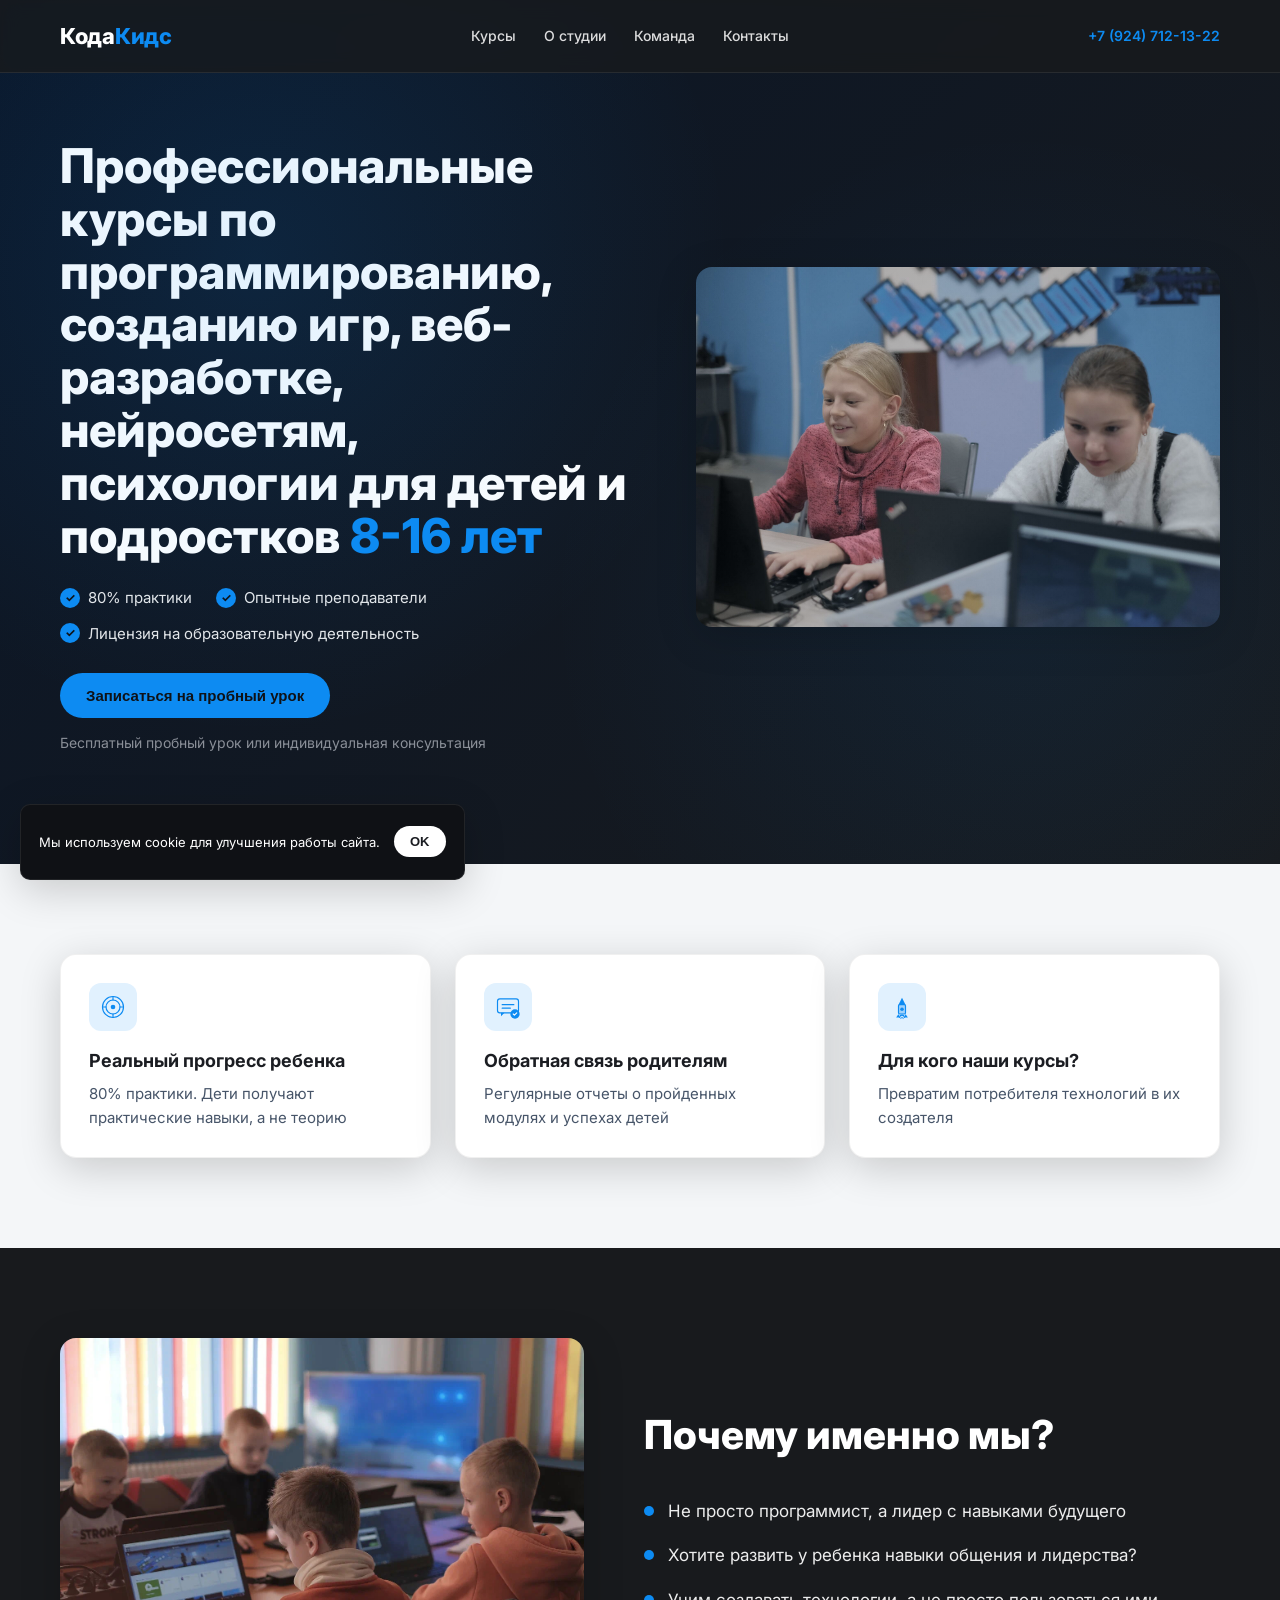
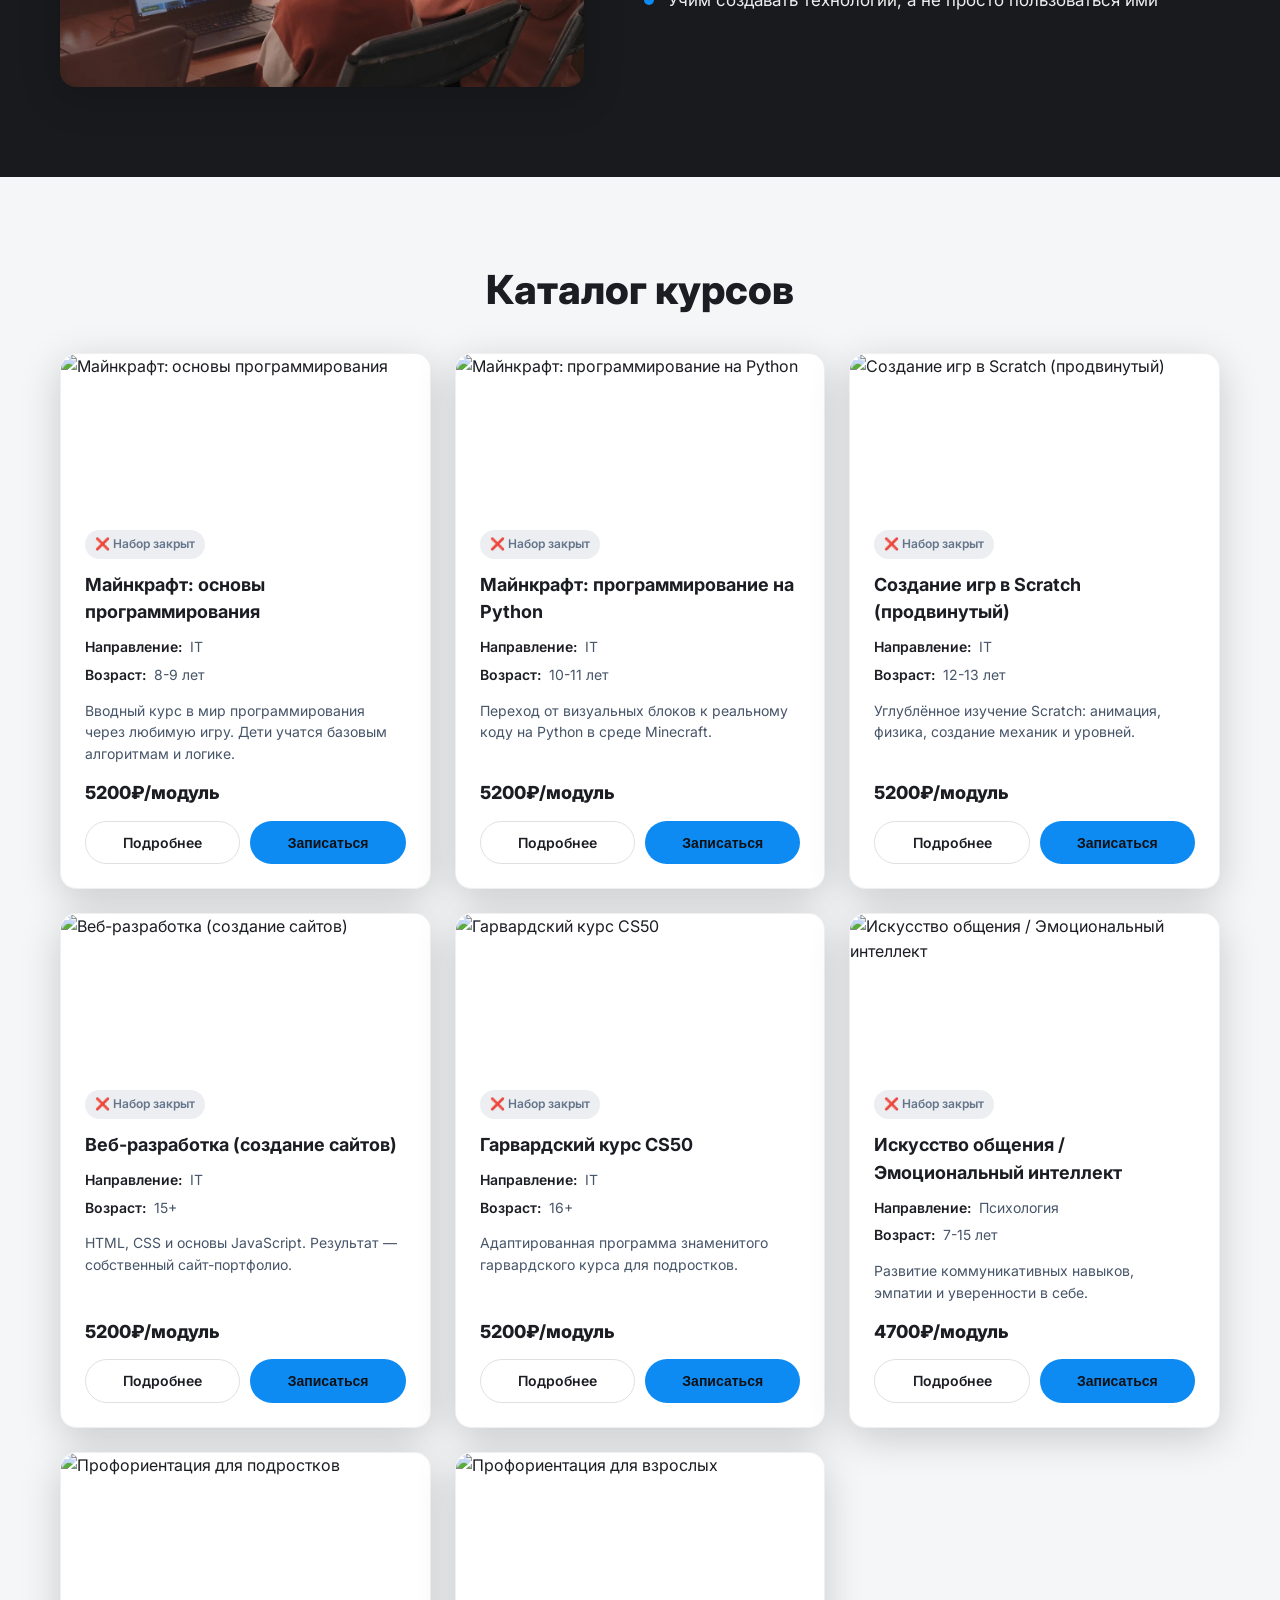
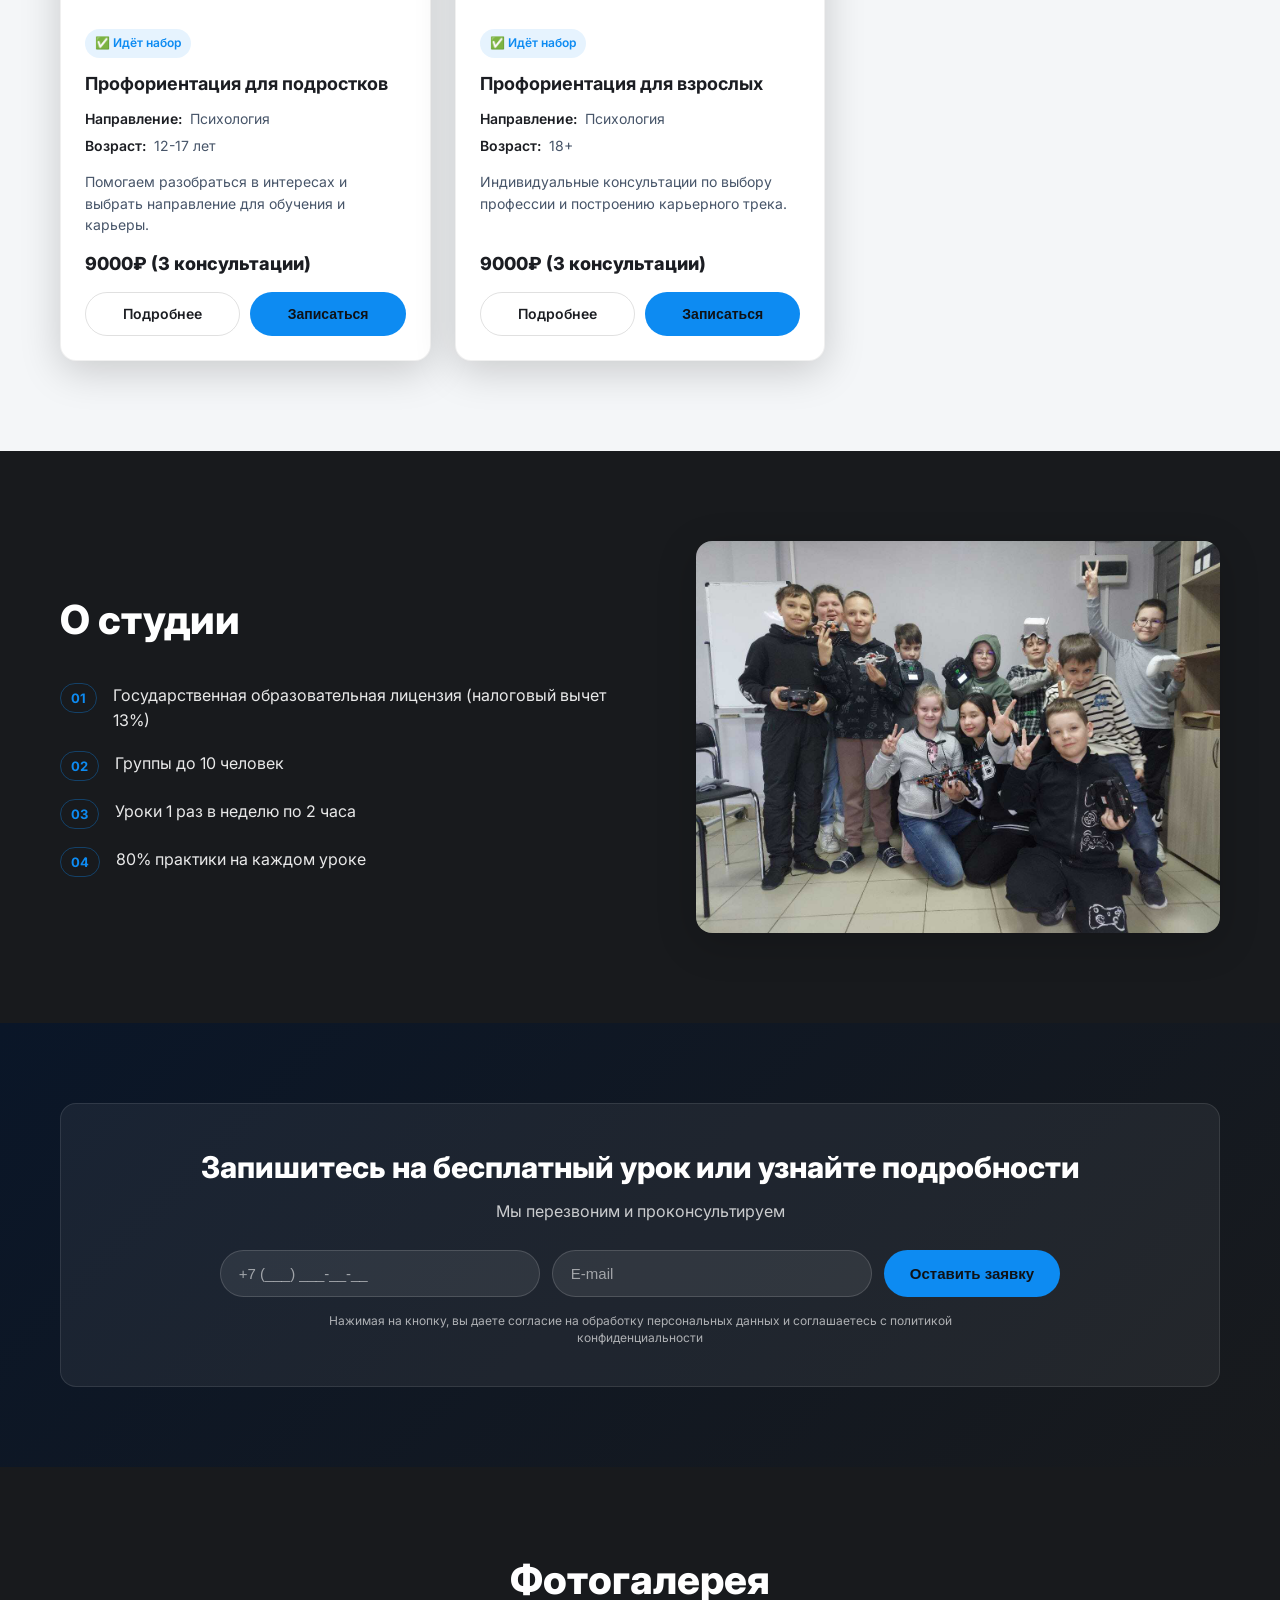
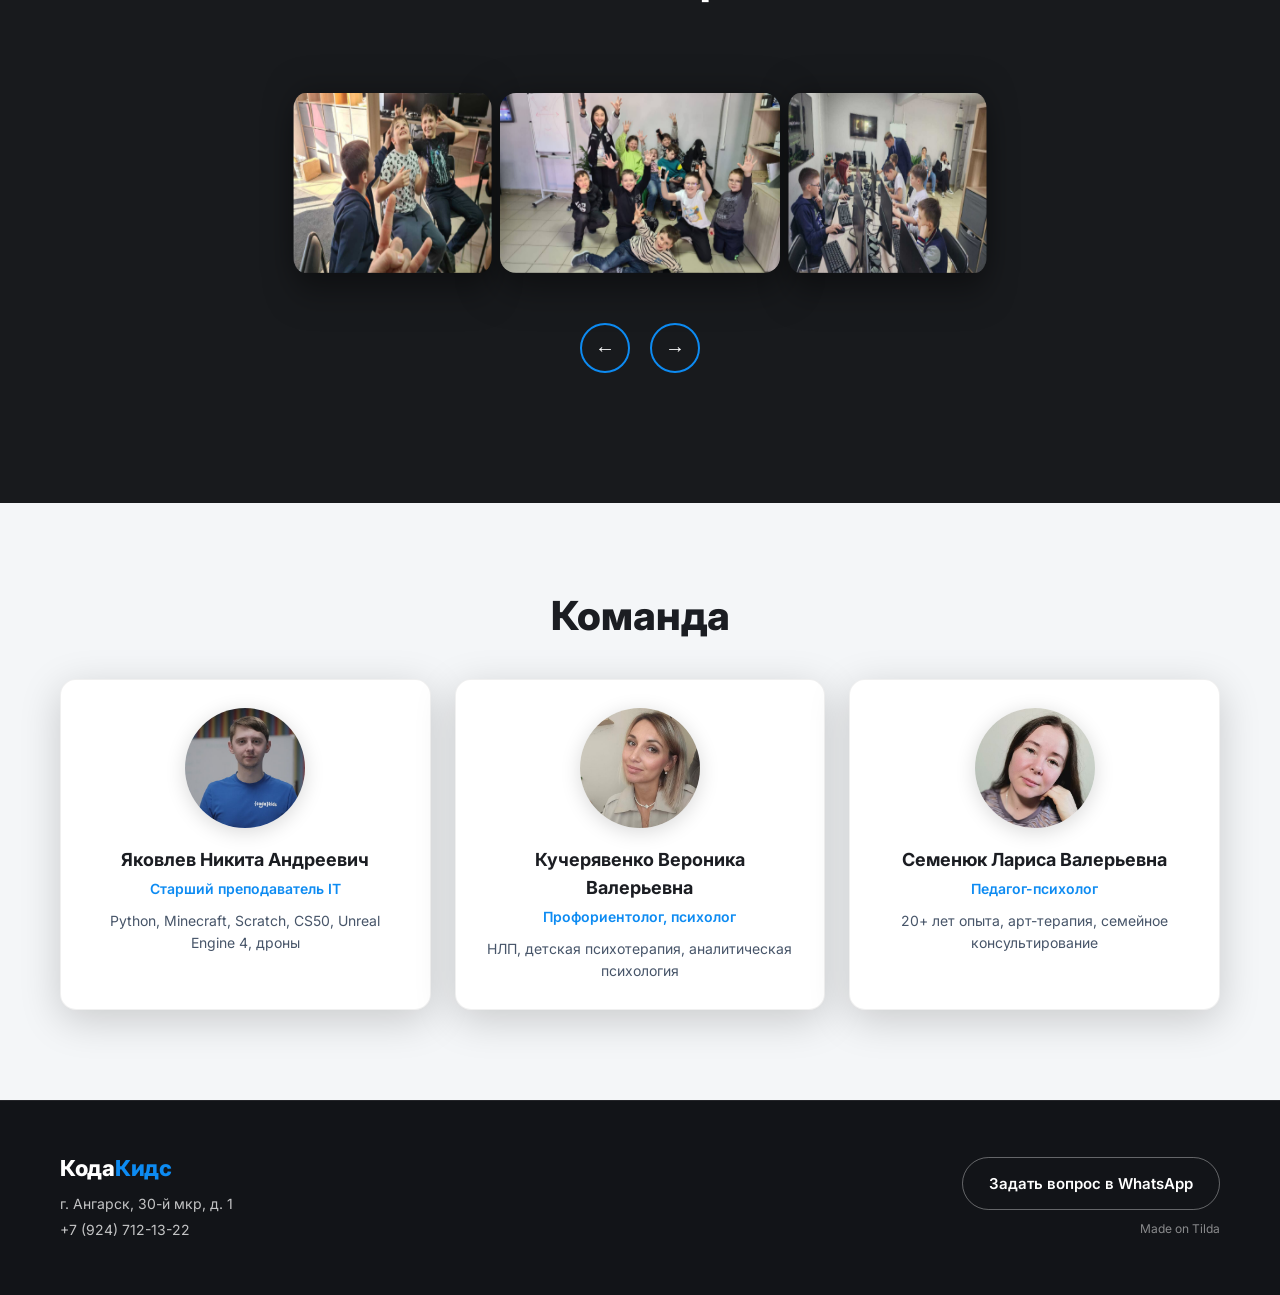
==== index.html @ db80b142 "Добавлен lightbox для просмотра фото галереи в полный размер" ====
<!DOCTYPE html>
<html lang="ru">
<head>
  <meta charset="UTF-8">
  <meta name="viewport" content="width=device-width, initial-scale=1.0">
  <title>КодаКидс — Курсы программирования для детей и подростков</title>
  <link rel="preconnect" href="https://fonts.googleapis.com">
  <link rel="preconnect" href="https://fonts.gstatic.com" crossorigin>
  <link href="https://fonts.googleapis.com/css2?family=Inter:wght@300;400;500;600;700;800&display=swap" rel="stylesheet">
  <link rel="stylesheet" href="style.css">
</head>
<body>
  <header class="site-header" id="header">
    <div class="container header-inner">
      <a href="#" class="logo">Кода<span>Кидс</span></a>
      <nav class="main-nav" id="mainNav">
        <a href="#courses">Курсы</a>
        <a href="#about">О студии</a>
        <a href="#team">Команда</a>
        <a href="#contacts">Контакты</a>
      </nav>
      <a href="tel:+79247121322" class="header-phone">+7 (924) 712-13-22</a>
      <button class="burger" id="burger" aria-label="Открыть меню">
        <span></span>
        <span></span>
        <span></span>
      </button>
    </div>
  </header>

  <section class="hero" id="hero">
    <div class="container hero-inner">
      <div class="hero-content">
        <h1>Профессиональные курсы по программированию, созданию игр, веб-разработке, нейросетям, психологии для детей и подростков <span class="accent">8-16 лет</span></h1>
        <ul class="hero-features">
          <li><span class="check">✓</span> 80% практики</li>
          <li><span class="check">✓</span> Опытные преподаватели</li>
          <li><span class="check">✓</span> Лицензия на образовательную деятельность</li>
        </ul>
        <div class="hero-actions">
          <button class="btn btn-primary" data-scroll="#leadForm">Записаться на пробный урок</button>
          <p class="hero-note">Бесплатный пробный урок или индивидуальная консультация</p>
        </div>
      </div>
      <div class="hero-visual">
        <img src="Foto/Общие фото/Двое детей.jfif" alt="Дети на занятии" class="hero-image">
      </div>
    </div>
    <div class="hero-dots" aria-hidden="true"></div>
  </section>

  <section class="section section-light advantages" id="advantages">
    <div class="container">
      <div class="advantages-grid">
        <article class="advantage-card">
          <div class="adv-icon">
            <svg viewBox="0 0 48 48" fill="none" xmlns="http://www.w3.org/2000/svg">
              <circle cx="24" cy="24" r="18" stroke="#0d8bf2" stroke-width="2" class="icon-circle"/>
              <circle cx="24" cy="24" r="12" stroke="#0d8bf2" stroke-width="2" class="icon-circle-inner"/>
              <circle cx="24" cy="24" r="4" fill="#0d8bf2" class="icon-center"/>
              <path d="M24 6V12M24 36V42M6 24H12M36 24H42" stroke="#0d8bf2" stroke-width="2" stroke-linecap="round" class="icon-cross"/>
            </svg>
          </div>
          <h3>Реальный прогресс ребенка</h3>
          <p>80% практики. Дети получают практические навыки, а не теорию</p>
        </article>
        <article class="advantage-card">
          <div class="adv-icon">
            <svg viewBox="0 0 48 48" fill="none" xmlns="http://www.w3.org/2000/svg">
              <rect x="6" y="10" width="36" height="24" rx="4" stroke="#0d8bf2" stroke-width="2" class="icon-chat"/>
              <path d="M18 34L12 40V34H18Z" fill="#0d8bf2" class="icon-tail"/>
              <line x1="14" y1="20" x2="34" y2="20" stroke="#0d8bf2" stroke-width="2" stroke-linecap="round" class="icon-line"/>
              <line x1="14" y1="26" x2="28" y2="26" stroke="#0d8bf2" stroke-width="2" stroke-linecap="round" class="icon-line"/>
              <circle cx="36" cy="36" r="8" fill="#0d8bf2" class="icon-badge"/>
              <path d="M33 36L35 38L39 34" stroke="white" stroke-width="2" stroke-linecap="round" stroke-linejoin="round" class="icon-check"/>
            </svg>
          </div>
          <h3>Обратная связь родителям</h3>
          <p>Регулярные отчеты о пройденных модулях и успехах детей</p>
        </article>
        <article class="advantage-card">
          <div class="adv-icon">
            <svg viewBox="0 0 48 48" fill="none" xmlns="http://www.w3.org/2000/svg">
              <path d="M24 8L30 20H18L24 8Z" fill="#0d8bf2" class="icon-rocket-top"/>
              <rect x="18" y="20" width="12" height="16" rx="2" fill="#0d8bf2" fill-opacity="0.3" stroke="#0d8bf2" stroke-width="2" class="icon-rocket-body"/>
              <path d="M18 36L14 42H20L18 36Z" fill="#0d8bf2" class="icon-fin-left"/>
              <path d="M30 36L34 42H28L30 36Z" fill="#0d8bf2" class="icon-fin-right"/>
              <circle cx="24" cy="28" r="3" fill="#0d8bf2" class="icon-window"/>
              <path d="M20 42C20 40 22 38 24 38C26 38 28 40 28 42" stroke="#0d8bf2" stroke-width="2" stroke-linecap="round" class="icon-flame"/>
              <path d="M22 44C22 42.5 23 41.5 24 41.5C25 41.5 26 42.5 26 44" stroke="#0d8bf2" stroke-width="1.5" stroke-linecap="round" class="icon-flame-inner"/>
            </svg>
          </div>
          <h3>Для кого наши курсы?</h3>
          <p>Превратим потребителя технологий в их создателя</p>
        </article>
      </div>
    </div>
  </section>

  <section class="section section-dark values" id="values">
    <div class="container values-inner">
      <div class="values-visual">
        <img src="Foto/Общие фото/4.jpeg" alt="Занятия в студии" class="values-image">
      </div>
      <div class="values-text">
        <h2 class="section-title">Почему именно мы?</h2>
        <ul class="values-list">
          <li><span class="bullet"></span> Не просто программист, а лидер с навыками будущего</li>
          <li><span class="bullet"></span> Хотите развить у ребенка навыки общения и лидерства?</li>
          <li><span class="bullet"></span> Учим создавать технологии, а не просто пользоваться ими</li>
        </ul>
      </div>
    </div>
  </section>

  <section class="section section-light courses" id="courses">
    <div class="container">
      <h2 class="section-title center">Каталог курсов</h2>
      <div class="courses-grid" id="coursesGrid">
        <!-- Карточки генерируются из JS, но для семантики оставим шаблон здесь или сразу вставим -->
      </div>
    </div>
  </section>

  <section class="section section-dark about" id="about">
    <div class="container about-inner">
      <div class="about-text">
        <h2 class="section-title">О студии</h2>
        <ul class="about-list">
          <li>
            <span class="number">01</span>
            <p>Государственная образовательная лицензия (налоговый вычет 13%)</p>
          </li>
          <li>
            <span class="number">02</span>
            <p>Группы до 10 человек</p>
          </li>
          <li>
            <span class="number">03</span>
            <p>Уроки 1 раз в неделю по 2 часа</p>
          </li>
          <li>
            <span class="number">04</span>
            <p>80% практики на каждом уроке</p>
          </li>
        </ul>
      </div>
      <div class="about-visual">
        <img src="Foto/Общие фото/IMG_4637.jfif" alt="О студии КодаКидс" class="about-image">
      </div>
    </div>
  </section>

  <section class="section section-dark lead" id="leadForm">
    <div class="container">
      <div class="lead-card">
        <h2 class="lead-title">Запишитесь на бесплатный урок или узнайте подробности</h2>
        <p class="lead-subtitle">Мы перезвоним и проконсультируем</p>
        <form class="lead-form" id="captureForm" novalidate>
          <div class="form-row">
            <input type="tel" name="phone" id="phoneInput" placeholder="+7 (___) ___-__-__" required>
            <input type="email" name="email" placeholder="E-mail" required>
            <button type="submit" class="btn btn-primary">Оставить заявку</button>
          </div>
          <small class="form-agree">
            Нажимая на кнопку, вы даете согласие на обработку персональных данных и соглашаетесь с политикой конфиденциальности
          </small>
        </form>
      </div>
    </div>
  </section>

  <section class="section section-dark gallery" id="gallery">
    <div class="container">
      <h2 class="section-title center">Фотогалерея</h2>
      <div class="wheel-gallery">
        <div class="wheel" id="photoWheel">
          <div class="wheel-item" style="--i:0"><img src="Foto/Общие фото/1.jpg" alt="Занятие 1"></div>
          <div class="wheel-item" style="--i:1"><img src="Foto/Общие фото/2.jfif" alt="Занятие 2"></div>
          <div class="wheel-item" style="--i:2"><img src="Foto/Общие фото/3.jpeg" alt="Занятие 3"></div>
          <div class="wheel-item" style="--i:3"><img src="Foto/Общие фото/5.jfif" alt="Занятие 4"></div>
          <div class="wheel-item" style="--i:4"><img src="Foto/Общие фото/6.jpg" alt="Занятие 5"></div>
          <div class="wheel-item" style="--i:5"><img src="Foto/Общие фото/IMG_4591.jfif" alt="Занятие 6"></div>
          <div class="wheel-item" style="--i:6"><img src="Foto/Общие фото/IMG_4615.jfif" alt="Занятие 7"></div>
          <div class="wheel-item" style="--i:7"><img src="Foto/Общие фото/IMG_4617.jfif" alt="Занятие 8"></div>
        </div>
        <div class="wheel-nav">
          <button class="wheel-btn" id="wheelPrev">←</button>
          <button class="wheel-btn" id="wheelNext">→</button>
        </div>
      </div>
    </div>
  </section>

  <section class="section section-light team" id="team">
    <div class="container">
      <h2 class="section-title center">Команда</h2>
      <div class="team-grid">
        <article class="team-card">
          <div class="team-avatar">
            <img src="Foto/Преподователи/Никита.jfif" alt="Яковлев Никита">
          </div>
          <h3>Яковлев Никита Андреевич</h3>
          <p class="team-role">Старший преподаватель IT</p>
          <p class="team-desc">Python, Minecraft, Scratch, CS50, Unreal Engine 4, дроны</p>
        </article>
        <article class="team-card">
          <div class="team-avatar">
            <img src="Foto/Преподователи/Вероника.jpg" alt="Кучерявенко Вероника">
          </div>
          <h3>Кучерявенко Вероника Валерьевна</h3>
          <p class="team-role">Профориентолог, психолог</p>
          <p class="team-desc">НЛП, детская психотерапия, аналитическая психология</p>
        </article>
        <article class="team-card">
          <div class="team-avatar">
            <img src="Foto/Преподователи/Лариса.jpg" alt="Семенюк Лариса">
          </div>
          <h3>Семенюк Лариса Валерьевна</h3>
          <p class="team-role">Педагог-психолог</p>
          <p class="team-desc">20+ лет опыта, арт-терапия, семейное консультирование</p>
        </article>
      </div>
    </div>
  </section>

  <footer class="site-footer" id="contacts">
    <div class="container footer-inner">
      <div class="footer-info">
        <a href="#" class="logo">Кода<span>Кидс</span></a>
        <address>
          <p>г. Ангарск, 30-й мкр, д. 1</p>
          <p><a href="tel:+79247121322">+7 (924) 712-13-22</a></p>
        </address>
      </div>
      <div class="footer-actions">
        <a class="btn btn-outline" href="https://wa.me/79247121322" target="_blank" rel="noopener">Задать вопрос в WhatsApp</a>
        <p class="made-on">Made on Tilda</p>
      </div>
    </div>
  </footer>

  <div class="cookie-banner" id="cookieBanner">
    <p>Мы используем cookie для улучшения работы сайта.</p>
    <button class="btn btn-small" id="cookieOk">OK</button>
  </div>

  <div class="lightbox" id="lightbox">
    <button class="lightbox-close" id="lightboxClose">&times;</button>
    <button class="lightbox-nav lightbox-prev" id="lightboxPrev">&#8249;</button>
    <img src="" alt="" class="lightbox-img" id="lightboxImg">
    <button class="lightbox-nav lightbox-next" id="lightboxNext">&#8250;</button>
  </div>

  <script src="script.js"></script>
</body>
</html>
---- style.css ----
/* === Base === */
:root {
  --bg-dark: #181a1d;
  --bg-dark-2: #1b1d22;
  --bg-light: #f4f6f8;
  --accent: #0d8bf2;
  --accent-hover: #0a6fd1;
  --text-light: #ffffff;
  --text-dark: #1b1d22;
  --text-muted: #8a8f98;
  --border: rgba(255, 255, 255, 0.08);
  --shadow: 0 10px 40px rgba(0, 0, 0, 0.18);
  --radius: 16px;
  --radius-sm: 10px;
}

* {
  box-sizing: border-box;
}

html {
  scroll-behavior: smooth;
}

body {
  margin: 0;
  font-family: "Inter", system-ui, -apple-system, Segoe UI, Roboto, Arial, sans-serif;
  color: var(--text-dark);
  background: var(--bg-light);
  line-height: 1.55;
}

a {
  color: inherit;
  text-decoration: none;
}

img {
  max-width: 100%;
  display: block;
}

.container {
  width: 100%;
  max-width: 1200px;
  margin: 0 auto;
  padding: 0 20px;
}

.section {
  padding: 90px 0;
}

.section-dark {
  background: var(--bg-dark);
  color: var(--text-light);
}

.section-light {
  background: var(--bg-light);
  color: var(--text-dark);
}

.section-accent {
  background: var(--accent);
  color: var(--text-dark);
}

.section-title {
  font-size: clamp(28px, 4vw, 40px);
  font-weight: 800;
  margin: 0 0 40px;
  line-height: 1.15;
}

.section-title.center {
  text-align: center;
}

/* === Placeholders === */
.placeholder {
  background: #e5e7eb;
  border: 2px dashed #cbd5e1;
  border-radius: var(--radius);
  display: grid;
  place-items: center;
  color: #64748b;
  font-weight: 500;
  overflow: hidden;
}

.section-dark .placeholder,
.hero .placeholder {
  background: rgba(255, 255, 255, 0.06);
  border-color: rgba(255, 255, 255, 0.14);
  color: rgba(255, 255, 255, 0.55);
}

.placeholder-lg {
  min-height: 360px;
}

.placeholder-md {
  min-height: 280px;
}

/* === Buttons === */
.btn {
  display: inline-flex;
  align-items: center;
  justify-content: center;
  gap: 8px;
  border: none;
  padding: 14px 26px;
  border-radius: 999px;
  font-weight: 600;
  font-size: 15px;
  cursor: pointer;
  transition: transform .15s ease, background .2s ease, box-shadow .2s ease;
}

.btn:hover {
  transform: translateY(-1px);
}

.btn-primary {
  background: var(--accent);
  color: #0f1115;
}

.btn-primary:hover {
  background: var(--accent-hover);
  box-shadow: 0 8px 24px rgba(13, 139, 242, 0.35);
}

.btn-dark {
  background: #0f1115;
  color: var(--text-light);
}

.btn-dark:hover {
  background: #000;
}

.btn-outline {
  background: transparent;
  color: var(--text-light);
  border: 1px solid rgba(255,255,255,0.35);
}

.btn-outline:hover {
  border-color: rgba(255,255,255,0.7);
  background: rgba(255,255,255,0.06);
}

.btn-small {
  padding: 8px 16px;
  font-size: 13px;
  background: var(--text-light);
  color: var(--text-dark);
}

/* === Header === */
.site-header {
  position: fixed;
  top: 0;
  left: 0;
  right: 0;
  z-index: 1000;
  background: rgba(24, 26, 29, 0.85);
  backdrop-filter: saturate(140%) blur(10px);
  border-bottom: 1px solid var(--border);
  color: var(--text-light);
}

.header-inner {
  display: flex;
  align-items: center;
  justify-content: space-between;
  height: 72px;
}

.logo {
  font-weight: 800;
  font-size: 22px;
  letter-spacing: -0.3px;
  color: var(--text-light);
}

.logo span {
  color: var(--accent);
}

.main-nav {
  display: flex;
  gap: 28px;
}

.main-nav a {
  font-size: 14px;
  font-weight: 500;
  color: rgba(255,255,255,0.85);
  transition: color .2s ease;
}

.main-nav a:hover {
  color: var(--accent);
}

.header-phone {
  font-size: 14px;
  font-weight: 600;
  color: var(--accent);
}

.burger {
  display: none;
  flex-direction: column;
  justify-content: center;
  gap: 5px;
  width: 40px;
  height: 40px;
  background: transparent;
  border: none;
  cursor: pointer;
}

.burger span {
  display: block;
  width: 24px;
  height: 2px;
  background: var(--text-light);
  border-radius: 2px;
  transition: .2s ease;
}

/* === Hero === */
.hero {
  position: relative;
  background: linear-gradient(135deg, #0a1628 0%, #181a1d 100%);
  color: var(--text-light);
  padding: 140px 0 110px;
  overflow: hidden;
}

.hero-inner {
  display: grid;
  grid-template-columns: 1.1fr 1fr;
  gap: 60px;
  align-items: center;
}

.hero-content h1 {
  font-size: clamp(28px, 4.2vw, 48px);
  font-weight: 800;
  line-height: 1.1;
  margin: 0 0 24px;
}

.hero-content .accent {
  color: var(--accent);
}

.hero-features {
  list-style: none;
  padding: 0;
  margin: 0 0 28px;
  display: flex;
  flex-wrap: wrap;
  gap: 12px 24px;
}

.hero-features li {
  display: inline-flex;
  align-items: center;
  gap: 8px;
  font-size: 15px;
  color: rgba(255,255,255,0.9);
}

.check {
  display: inline-flex;
  align-items: center;
  justify-content: center;
  width: 20px;
  height: 20px;
  border-radius: 50%;
  background: var(--accent);
  color: #0f1115;
  font-size: 12px;
  font-weight: 700;
}

.hero-actions {
  display: flex;
  flex-direction: column;
  align-items: flex-start;
  gap: 14px;
}

.hero-note {
  margin: 0;
  font-size: 14px;
  color: var(--text-muted);
}

.hero-visual {
  position: relative;
}

.hero-image {
  width: 100%;
  height: auto;
  min-height: 360px;
  object-fit: cover;
  border-radius: var(--radius);
  box-shadow: var(--shadow);
}

.values-image {
  width: 100%;
  height: auto;
  min-height: 280px;
  object-fit: cover;
  border-radius: var(--radius);
  box-shadow: var(--shadow);
}

.about-image {
  width: 100%;
  height: auto;
  min-height: 280px;
  object-fit: cover;
  border-radius: var(--radius);
  box-shadow: var(--shadow);
}

.hero-dots {
  position: absolute;
  inset: 0;
  pointer-events: none;
  background:
    radial-gradient(circle at 20% 30%, rgba(13,139,242,0.12) 0%, transparent 40%),
    radial-gradient(circle at 80% 70%, rgba(13,139,242,0.08) 0%, transparent 40%);
}

/* === Advantages === */
.advantages-grid {
  display: grid;
  grid-template-columns: repeat(3, 1fr);
  gap: 24px;
}

.advantage-card {
  background: #ffffff;
  border: 1px solid rgba(0,0,0,0.06);
  border-radius: var(--radius);
  padding: 28px;
  box-shadow: var(--shadow);
  transition: transform .2s ease, box-shadow .2s ease;
}

.advantage-card:hover {
  transform: translateY(-4px);
  box-shadow: 0 18px 50px rgba(0,0,0,0.12);
}

.adv-icon {
  width: 48px;
  height: 48px;
  display: grid;
  place-items: center;
  border-radius: 12px;
  background: rgba(13,139,242,0.12);
  font-size: 22px;
  margin-bottom: 16px;
}

.adv-icon svg {
  width: 28px;
  height: 28px;
}

/* Animations for advantage icons */
.advantage-card:hover .icon-circle {
  animation: pulse-ring 1.5s ease-out infinite;
}

.advantage-card:hover .icon-center {
  animation: pulse-center 1s ease-in-out infinite alternate;
}

.advantage-card:hover .icon-chat {
  animation: bounce-chat 0.6s ease infinite alternate;
}

.advantage-card:hover .icon-badge {
  animation: scale-badge 0.5s ease infinite alternate;
}

.advantage-card:hover .icon-rocket-top {
  animation: shake-rocket 0.3s ease infinite;
}

.advantage-card:hover .icon-flame,
.advantage-card:hover .icon-flame-inner {
  animation: flicker 0.2s ease infinite alternate;
}

@keyframes pulse-ring {
  0% { opacity: 1; stroke-width: 2; }
  50% { opacity: 0.5; stroke-width: 3; }
  100% { opacity: 1; stroke-width: 2; }
}

@keyframes pulse-center {
  from { transform: scale(1); }
  to { transform: scale(1.2); }
}

@keyframes bounce-chat {
  from { transform: translateY(0); }
  to { transform: translateY(-2px); }
}

@keyframes scale-badge {
  from { transform: scale(1); }
  to { transform: scale(1.1); }
}

@keyframes shake-rocket {
  0%, 100% { transform: translateX(0); }
  25% { transform: translateX(-1px) rotate(-1deg); }
  75% { transform: translateX(1px) rotate(1deg); }
}

@keyframes flicker {
  from { opacity: 1; }
  to { opacity: 0.6; }
}

.advantage-card h3 {
  margin: 0 0 8px;
  font-size: 18px;
  font-weight: 700;
}

.advantage-card p {
  margin: 0;
  color: #475569;
  font-size: 15px;
}

/* === Values === */
.values-inner {
  display: grid;
  grid-template-columns: 1fr 1.1fr;
  gap: 60px;
  align-items: center;
}

.values-list {
  list-style: none;
  padding: 0;
  margin: 0;
  display: flex;
  flex-direction: column;
  gap: 18px;
}

.values-list li {
  display: flex;
  align-items: flex-start;
  gap: 14px;
  font-size: 17px;
  color: rgba(255,255,255,0.92);
}

.bullet {
  width: 10px;
  height: 10px;
  border-radius: 50%;
  background: var(--accent);
  margin-top: 8px;
  flex-shrink: 0;
}

/* === Courses === */
.courses-grid {
  display: grid;
  grid-template-columns: repeat(3, 1fr);
  gap: 24px;
}

.course-card {
  background: #ffffff;
  border: 1px solid rgba(0,0,0,0.06);
  border-radius: var(--radius);
  padding: 24px;
  box-shadow: var(--shadow);
  display: flex;
  flex-direction: column;
  transition: transform .2s ease;
}

.course-card:hover {
  transform: translateY(-3px);
}

.course-image {
  width: calc(100% + 48px);
  height: 160px;
  margin: -24px -24px 16px -24px;
  border-radius: var(--radius) var(--radius) 0 0;
  overflow: hidden;
}

.course-image img {
  width: 100%;
  height: 100%;
  object-fit: cover;
  transition: transform 0.3s ease;
}

.course-card:hover .course-image img {
  transform: scale(1.05);
}

.status {
  display: inline-flex;
  align-self: flex-start;
  padding: 5px 10px;
  border-radius: 999px;
  font-size: 12px;
  font-weight: 600;
  margin-bottom: 12px;
}

.status-open {
  background: rgba(13, 139, 242, 0.1);
  color: #0d8bf2;
}

.status-closed {
  background: rgba(100, 116, 139, 0.12);
  color: #64748b;
}

.course-card h3 {
  margin: 0 0 10px;
  font-size: 18px;
  font-weight: 700;
}

.course-meta {
  list-style: none;
  padding: 0;
  margin: 0 0 14px;
  display: flex;
  flex-direction: column;
  gap: 6px;
  font-size: 14px;
  color: #475569;
}

.course-meta li {
  display: flex;
  gap: 8px;
}

.course-meta strong {
  color: var(--text-dark);
  font-weight: 600;
}

.course-desc {
  margin: 0 0 14px;
  font-size: 14px;
  color: #475569;
  flex-grow: 1;
}

.course-price {
  font-size: 18px;
  font-weight: 800;
  margin-bottom: 14px;
  color: var(--text-dark);
}

.course-actions {
  display: flex;
  gap: 10px;
}

.course-actions a,
.course-actions button {
  flex: 1 1 auto;
  text-align: center;
  padding: 10px 14px;
  border-radius: 999px;
  font-size: 14px;
  font-weight: 600;
  cursor: pointer;
  border: none;
}

.course-actions a {
  background: transparent;
  color: var(--text-dark);
  border: 1px solid rgba(0,0,0,0.12);
}

.course-actions button {
  background: var(--accent);
  color: #0f1115;
}

.course-actions button:hover {
  background: var(--accent-hover);
}

/* === About === */
.about-inner {
  display: grid;
  grid-template-columns: 1.1fr 1fr;
  gap: 60px;
  align-items: center;
}

.about-list {
  list-style: none;
  padding: 0;
  margin: 0;
  display: flex;
  flex-direction: column;
  gap: 18px;
}

.about-list li {
  display: flex;
  align-items: flex-start;
  gap: 16px;
}

.about-list .number {
  font-size: 13px;
  font-weight: 700;
  color: var(--accent);
  border: 1px solid rgba(13,139,242,0.35);
  padding: 4px 10px;
  border-radius: 999px;
  flex-shrink: 0;
}

.about-list p {
  margin: 0;
  font-size: 16px;
  color: rgba(255,255,255,0.9);
}

/* === Lead === */
.lead {
  position: relative;
  background: linear-gradient(135deg, #0a1628 0%, #181a1d 100%);
  color: var(--text-light);
  padding: 80px 0;
}

.lead-card {
  background: rgba(255,255,255,0.06);
  border: 1px solid rgba(255,255,255,0.10);
  border-radius: var(--radius);
  padding: 40px;
  text-align: center;
}

.lead-title {
  font-size: clamp(22px, 3vw, 30px);
  font-weight: 800;
  margin: 0 0 8px;
  color: var(--text-light);
}

.lead-subtitle {
  margin: 0 0 26px;
  font-size: 16px;
  opacity: 0.9;
  color: rgba(255,255,255,0.85);
}

.lead-form {
  display: flex;
  flex-direction: column;
  gap: 16px;
  align-items: center;
}

.form-row {
  display: flex;
  flex-wrap: wrap;
  gap: 12px;
  justify-content: center;
  width: 100%;
}

.form-row input {
  min-width: 220px;
  flex: 1 1 220px;
  max-width: 320px;
  padding: 14px 18px;
  border-radius: 999px;
  border: 1px solid rgba(255,255,255,0.15);
  background: rgba(255,255,255,0.08);
  color: var(--text-light);
  font-size: 15px;
  outline: none;
}

.form-row input::placeholder {
  color: rgba(255,255,255,0.55);
}

.form-row input:focus {
  border-color: rgba(255,255,255,0.35);
  background: rgba(255,255,255,0.12);
}

.form-agree {
  display: block;
  max-width: 680px;
  font-size: 12px;
  opacity: 0.85;
  line-height: 1.4;
  color: rgba(255,255,255,0.75);
}

/* === Team === */
.team-grid {
  display: grid;
  grid-template-columns: repeat(3, 1fr);
  gap: 24px;
}

.team-card {
  background: #ffffff;
  border: 1px solid rgba(0,0,0,0.06);
  border-radius: var(--radius);
  padding: 28px;
  text-align: center;
  box-shadow: var(--shadow);
  transition: transform .2s ease;
}

.team-card:hover {
  transform: translateY(-3px);
}

.team-avatar {
  width: 120px;
  height: 120px;
  border-radius: 50%;
  margin: 0 auto 18px;
  overflow: hidden;
  box-shadow: 0 4px 20px rgba(0, 0, 0, 0.15);
}

.team-avatar img {
  width: 100%;
  height: 100%;
  object-fit: cover;
  transition: transform 0.3s ease;
}

.team-card:hover .team-avatar img {
  transform: scale(1.05);
}

.team-card h3 {
  margin: 0 0 4px;
  font-size: 18px;
  font-weight: 700;
}

.team-role {
  margin: 0 0 10px;
  font-size: 14px;
  font-weight: 600;
  color: var(--accent);
}

.team-desc {
  margin: 0;
  font-size: 14px;
  color: #475569;
}

/* === Footer === */
.site-footer {
  background: #121418;
  color: var(--text-light);
  padding: 50px 0;
  border-top: 1px solid var(--border);
}

.footer-inner {
  display: flex;
  align-items: center;
  justify-content: space-between;
  gap: 24px;
}

.footer-info address {
  font-style: normal;
  margin-top: 8px;
}

.footer-info p {
  margin: 4px 0;
  font-size: 14px;
  color: rgba(255,255,255,0.75);
}

.footer-info a:hover {
  color: var(--accent);
}

.footer-actions {
  display: flex;
  flex-direction: column;
  align-items: flex-end;
  gap: 10px;
}

.made-on {
  margin: 0;
  font-size: 12px;
  color: rgba(255,255,255,0.5);
}

/* === Cookie banner === */
.cookie-banner {
  position: fixed;
  left: 20px;
  bottom: 20px;
  z-index: 1100;
  background: #0f1115;
  color: var(--text-light);
  border: 1px solid var(--border);
  border-radius: var(--radius-sm);
  padding: 14px 18px;
  display: flex;
  align-items: center;
  gap: 14px;
  box-shadow: var(--shadow);
  font-size: 13px;
  opacity: 1;
  transform: translateY(0);
  transition: opacity .3s ease, transform .3s ease;
}

.cookie-banner.hidden {
  opacity: 0;
  transform: translateY(20px);
  pointer-events: none;
}

/* === Responsive === */
@media (max-width: 1024px) {
  .hero-inner,
  .values-inner,
  .about-inner {
    grid-template-columns: 1fr;
    gap: 34px;
  }

  .hero-visual,
  .values-visual,
  .about-visual {
    order: -1;
  }

  .courses-grid,
  .team-grid {
    grid-template-columns: repeat(2, 1fr);
  }

  .advantages-grid {
    grid-template-columns: repeat(2, 1fr);
  }
}

@media (max-width: 768px) {
  .main-nav {
    position: fixed;
    inset: 72px 0 auto 0;
    background: rgba(24, 26, 29, 0.98);
    backdrop-filter: blur(10px);
    flex-direction: column;
    align-items: center;
    padding: 18px 0;
    gap: 14px;
    border-bottom: 1px solid var(--border);
    transform: translateY(-120%);
    opacity: 0;
    transition: transform .25s ease, opacity .25s ease;
    pointer-events: none;
  }

  .main-nav.open {
    transform: translateY(0);
    opacity: 1;
    pointer-events: auto;
  }

  .burger {
    display: flex;
  }

  .header-phone {
    display: none;
  }

  .hero {
    padding: 120px 0 80px;
  }

  .hero-content h1 {
    font-size: 26px;
  }

  .section {
    padding: 60px 0;
  }

  .advantages-grid,
  .courses-grid,
  .team-grid {
    grid-template-columns: 1fr;
  }

  .footer-inner {
    flex-direction: column;
    align-items: flex-start;
  }

  .footer-actions {
    align-items: flex-start;
  }

  .lead-card {
    padding: 26px 20px;
  }

  .form-row input {
    max-width: 100%;
  }
}
/* === Gallery Wheel === */
.gallery {
  overflow: hidden;
}

.wheel-gallery {
  display: flex;
  flex-direction: column;
  align-items: center;
  gap: 40px;
  padding: 40px 0;
}

.wheel {
  position: relative;
  width: 300px;
  height: 200px;
  transform-style: preserve-3d;
  animation: rotateWheel 30s linear infinite;
  -webkit-transform-style: preserve-3d;
}

.wheel:hover {
  animation-play-state: paused;
}

.wheel-item {
  position: absolute;
  width: 280px;
  height: 180px;
  left: 10px;
  top: 10px;
  border-radius: var(--radius);
  overflow: hidden;
  box-shadow: 0 10px 40px rgba(0, 0, 0, 0.5);
  transform: rotateY(calc(var(--i) * 45deg)) translateZ(350px);
  transform-style: preserve-3d;
  -webkit-transform-style: preserve-3d;
  backface-visibility: hidden;
  -webkit-backface-visibility: hidden;
  transition: transform 0.5s ease, box-shadow 0.3s ease;
}

.wheel-item img {
  width: 100%;
  height: 100%;
  object-fit: cover;
  image-rendering: -webkit-optimize-contrast;
  image-rendering: crisp-edges;
  backface-visibility: hidden;
  transform: translateZ(0);
  will-change: transform;
}

.wheel-item:hover {
  transform: rotateY(calc(var(--i) * 45deg)) translateZ(380px) scale(1.05);
  box-shadow: 0 20px 60px rgba(13, 139, 242, 0.4);
}

@keyframes rotateWheel {
  from {
    transform: perspective(1000px) rotateY(0deg);
  }
  to {
    transform: perspective(1000px) rotateY(360deg);
  }
}

.wheel-nav {
  display: flex;
  gap: 20px;
}

.wheel-btn {
  width: 50px;
  height: 50px;
  border: 2px solid var(--accent);
  background: transparent;
  color: var(--text-light);
  border-radius: 50%;
  font-size: 20px;
  font-weight: 600;
  cursor: pointer;
  transition: all 0.3s ease;
  display: grid;
  place-items: center;
}

.wheel-btn:hover {
  background: var(--accent);
  color: #0f1115;
  transform: scale(1.1);
}

/* Responsive */
@media (max-width: 768px) {
  .wheel {
    width: 200px;
    height: 140px;
  }
  
  .wheel-item {
    width: 180px;
    height: 120px;
    left: 10px;
    top: 10px;
    transform: rotateY(calc(var(--i) * 45deg)) translateZ(200px);
  }
  
  .wheel-item:hover {
    transform: rotateY(calc(var(--i) * 45deg)) translateZ(220px) scale(1.05);
  }
  
  .wheel-btn {
    width: 44px;
    height: 44px;
    font-size: 16px;
  }
}

/* === Lightbox === */
.lightbox {
  position: fixed;
  inset: 0;
  background: rgba(0, 0, 0, 0.95);
  display: flex;
  align-items: center;
  justify-content: center;
  z-index: 10000;
  opacity: 0;
  visibility: hidden;
  transition: opacity 0.3s ease, visibility 0.3s ease;
}

.lightbox.active {
  opacity: 1;
  visibility: visible;
}

.lightbox-img {
  max-width: 90vw;
  max-height: 90vh;
  object-fit: contain;
  border-radius: 8px;
  box-shadow: 0 20px 60px rgba(0, 0, 0, 0.5);
  transform: scale(0.9);
  transition: transform 0.3s ease;
}

.lightbox.active .lightbox-img {
  transform: scale(1);
}

.lightbox-close {
  position: absolute;
  top: 20px;
  right: 30px;
  width: 50px;
  height: 50px;
  border: none;
  background: rgba(255, 255, 255, 0.1);
  color: white;
  font-size: 36px;
  border-radius: 50%;
  cursor: pointer;
  display: grid;
  place-items: center;
  transition: background 0.3s ease, transform 0.2s ease;
}

.lightbox-close:hover {
  background: rgba(255, 255, 255, 0.2);
  transform: scale(1.1);
}

.lightbox-nav {
  position: absolute;
  top: 50%;
  transform: translateY(-50%);
  width: 60px;
  height: 60px;
  border: none;
  background: rgba(255, 255, 255, 0.1);
  color: white;
  font-size: 40px;
  border-radius: 50%;
  cursor: pointer;
  display: grid;
  place-items: center;
  transition: background 0.3s ease, transform 0.2s ease;
}

.lightbox-nav:hover {
  background: rgba(255, 255, 255, 0.2);
  transform: translateY(-50%) scale(1.1);
}

.lightbox-prev {
  left: 20px;
}

.lightbox-next {
  right: 20px;
}

@media (max-width: 768px) {
  .lightbox-nav {
    width: 44px;
    height: 44px;
    font-size: 28px;
  }
  
  .lightbox-prev {
    left: 10px;
  }
  
  .lightbox-next {
    right: 10px;
  }
  
  .lightbox-close {
    width: 40px;
    height: 40px;
    font-size: 28px;
    top: 10px;
    right: 10px;
  }
}
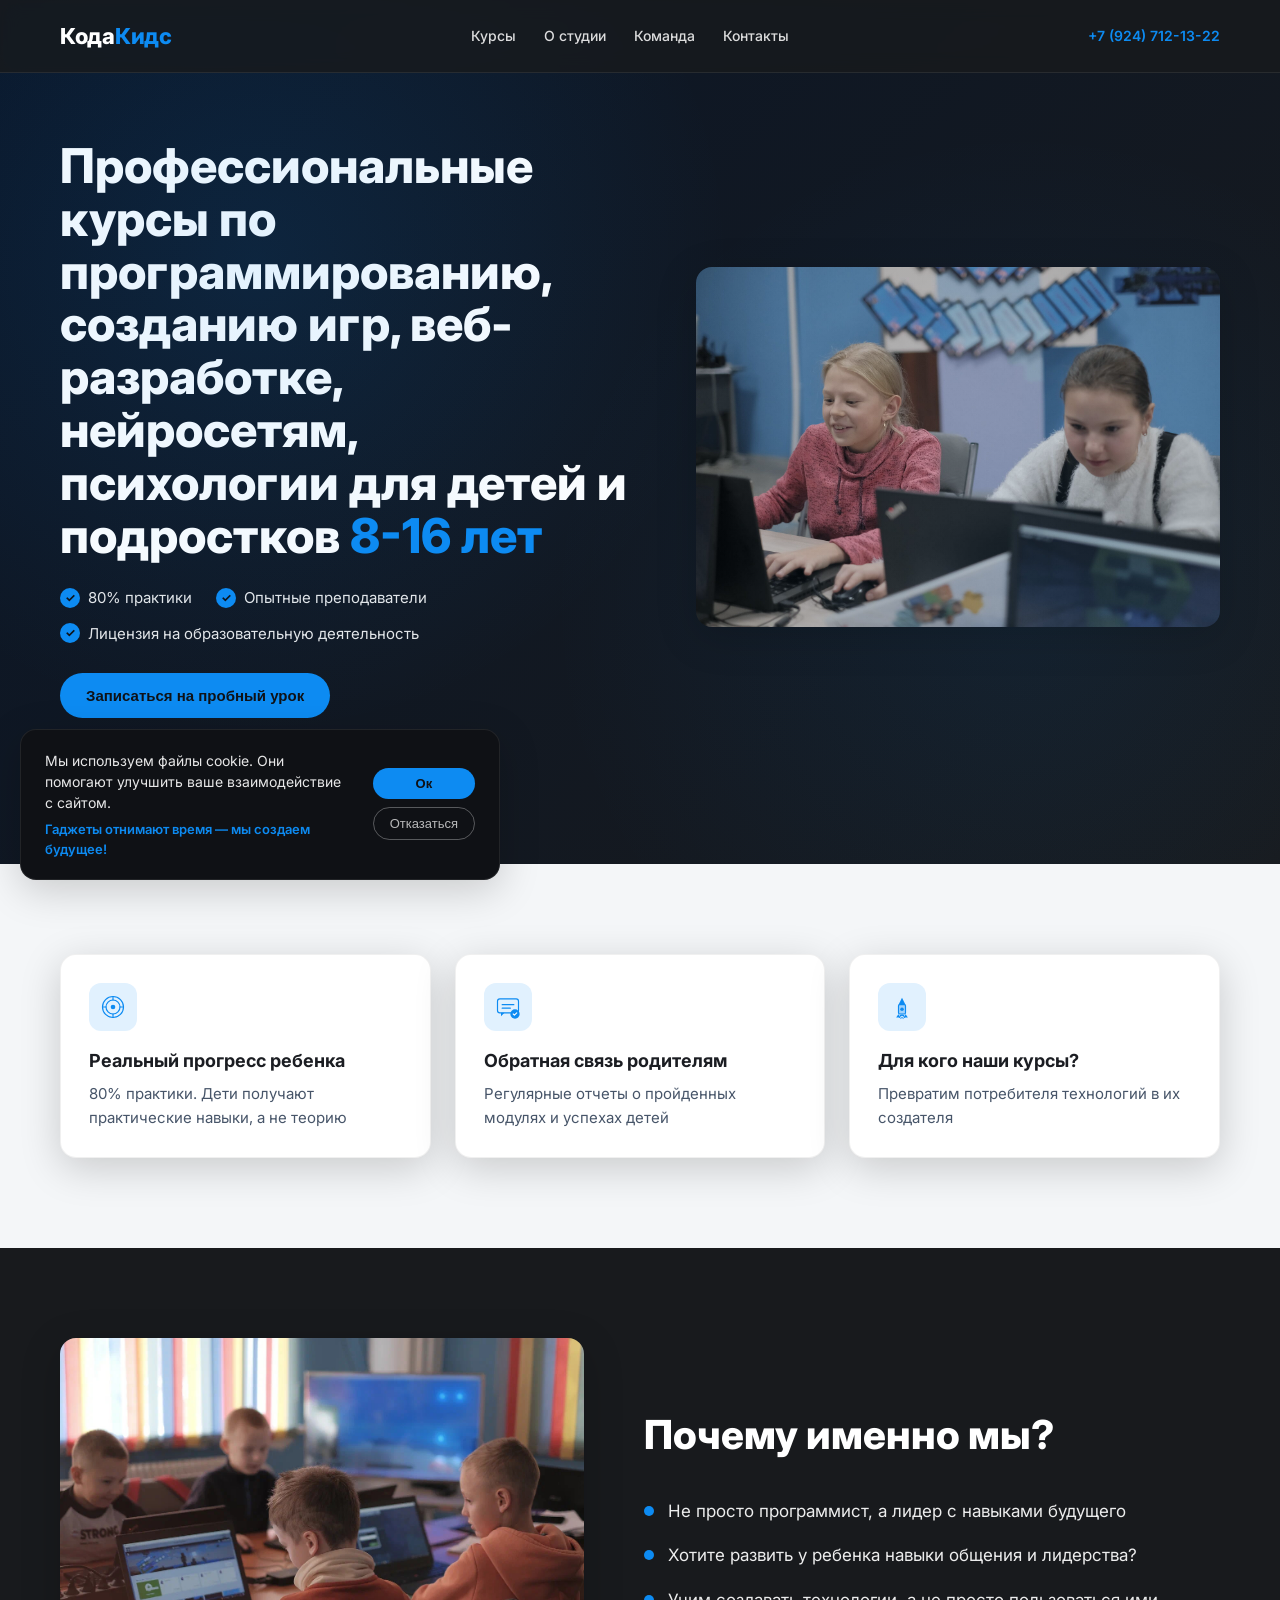
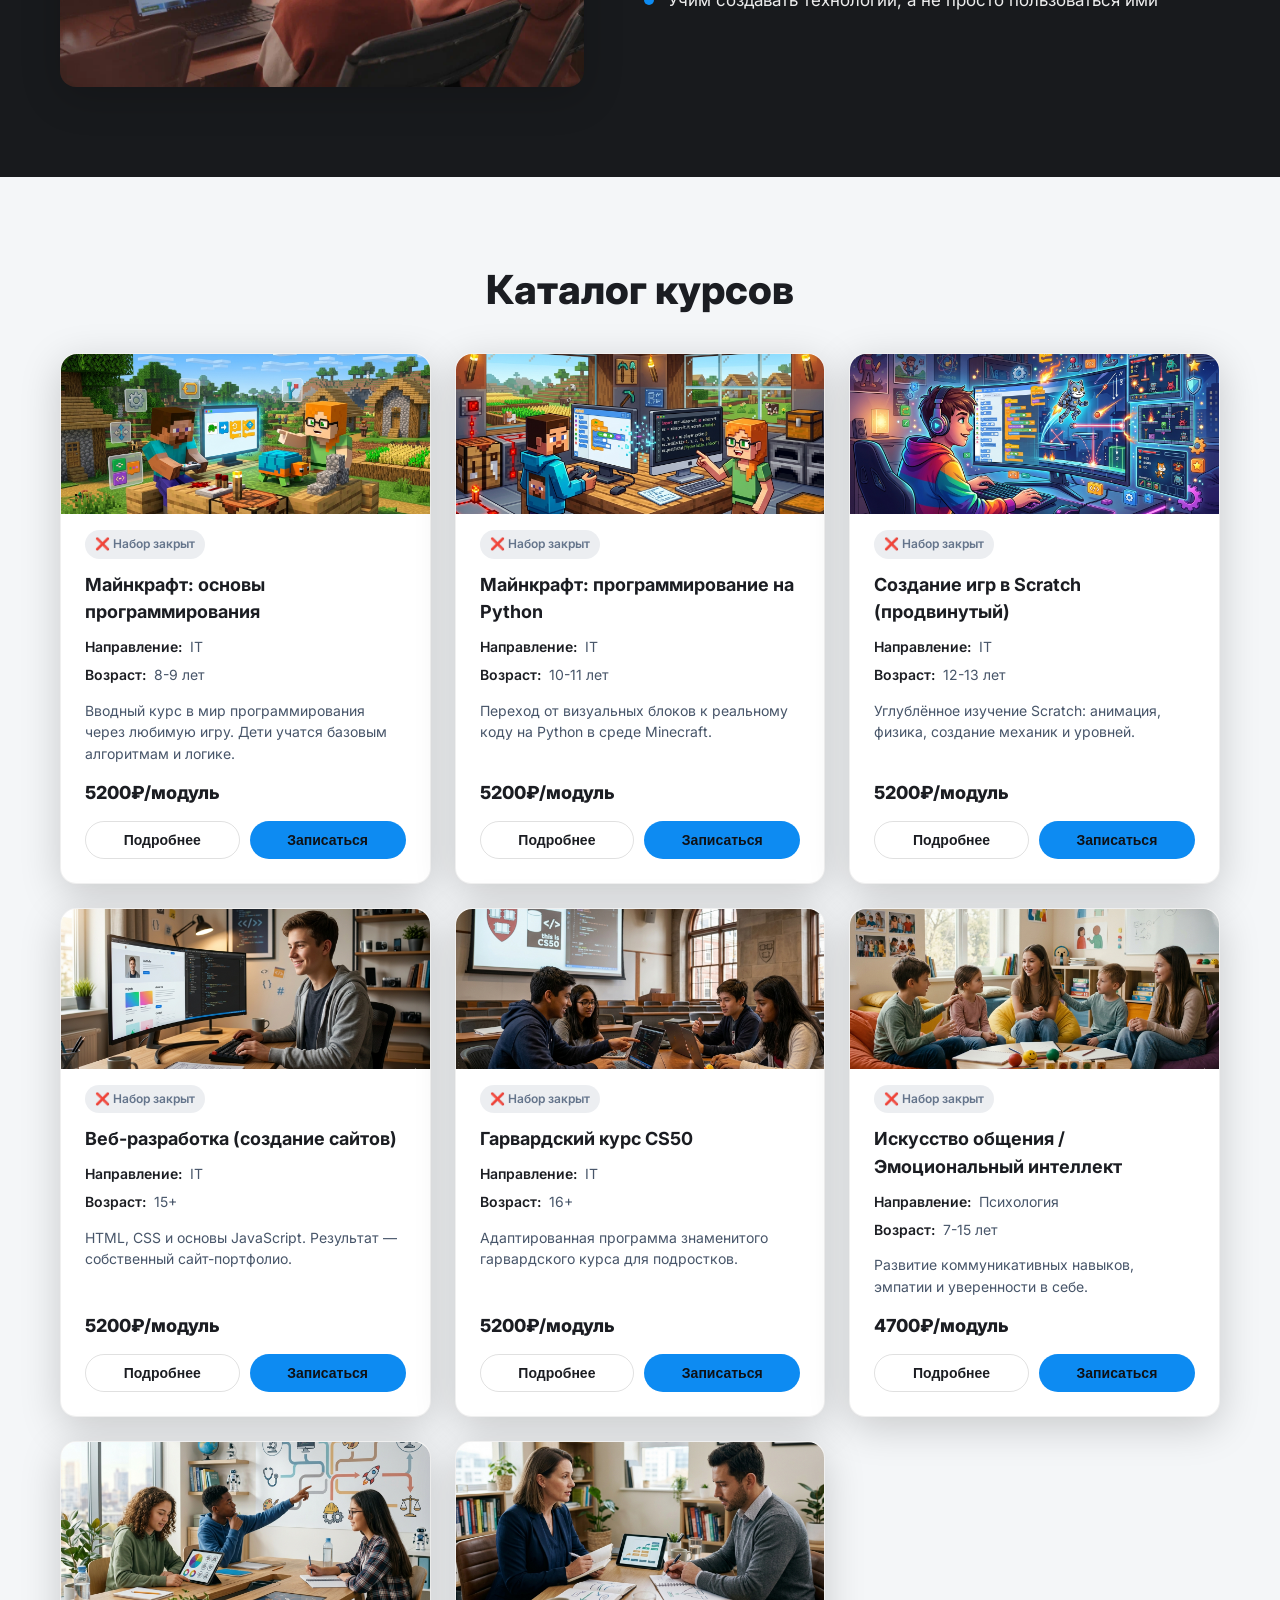
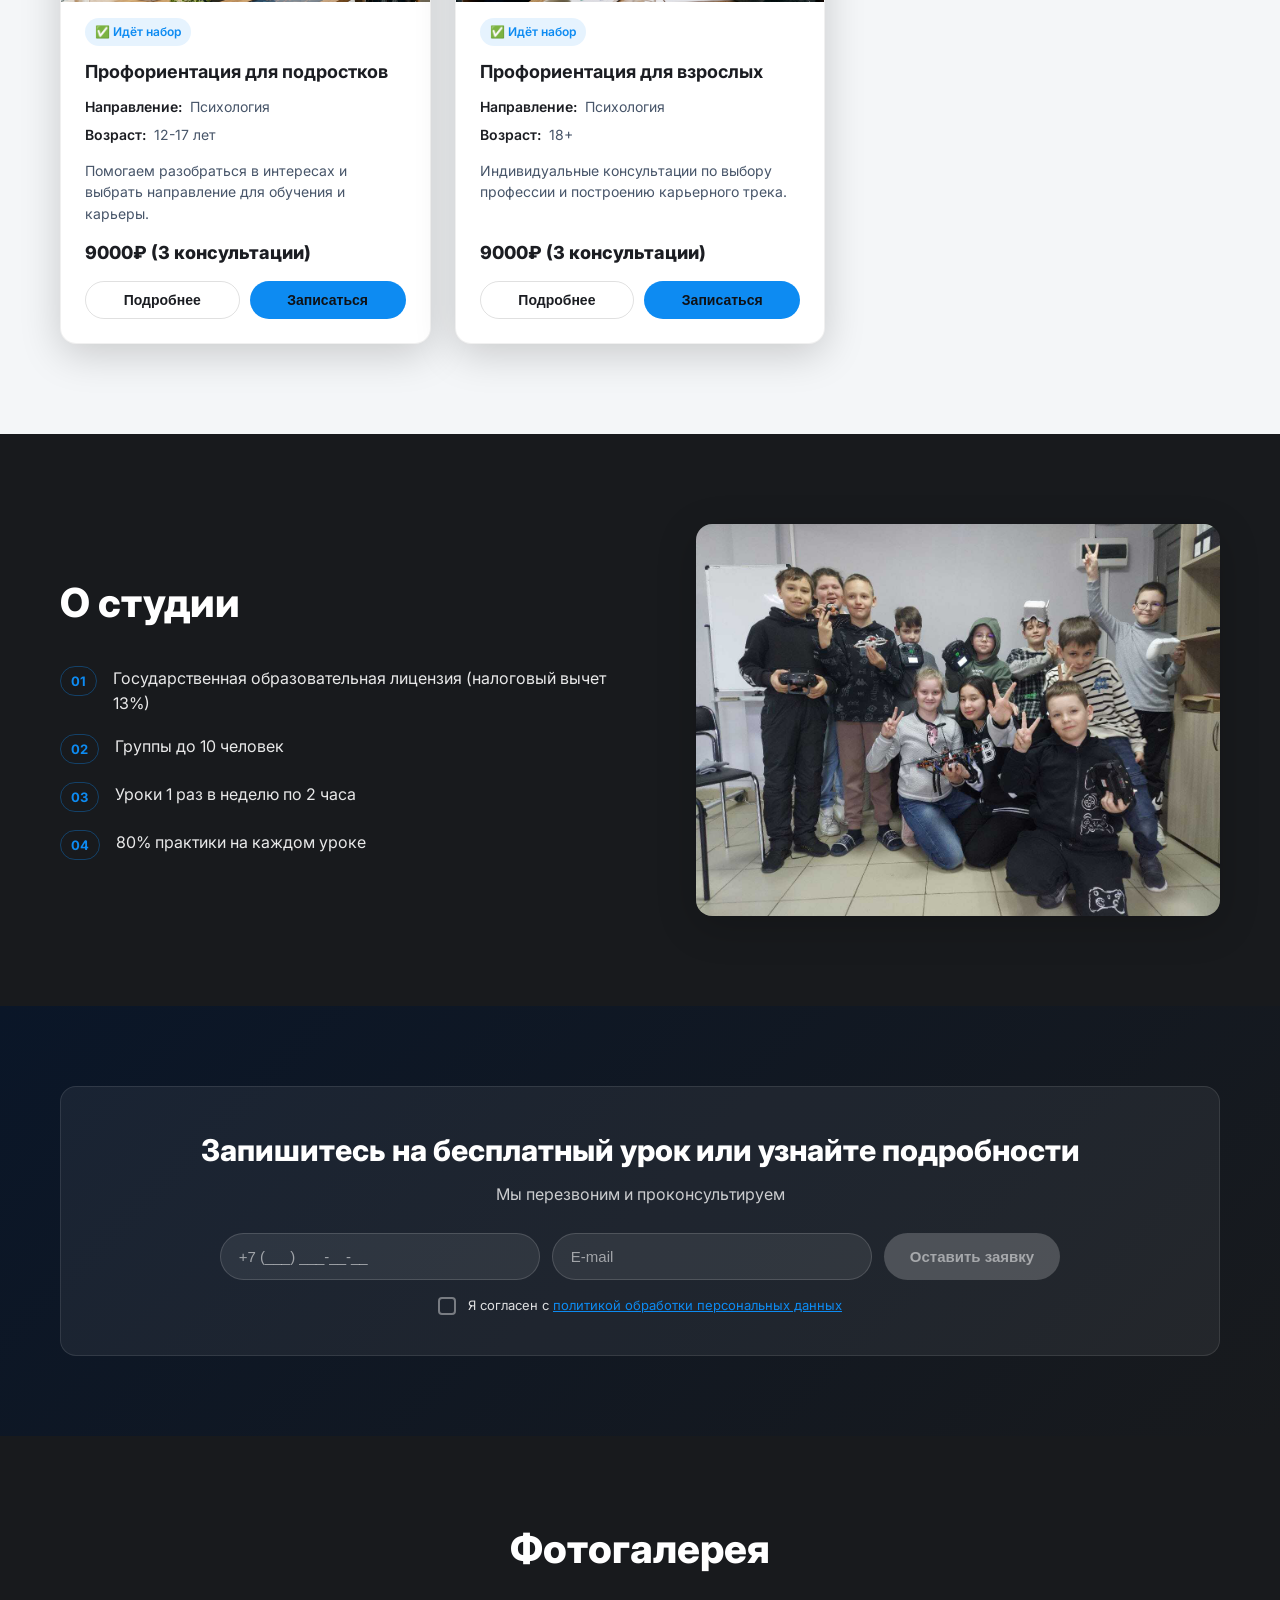
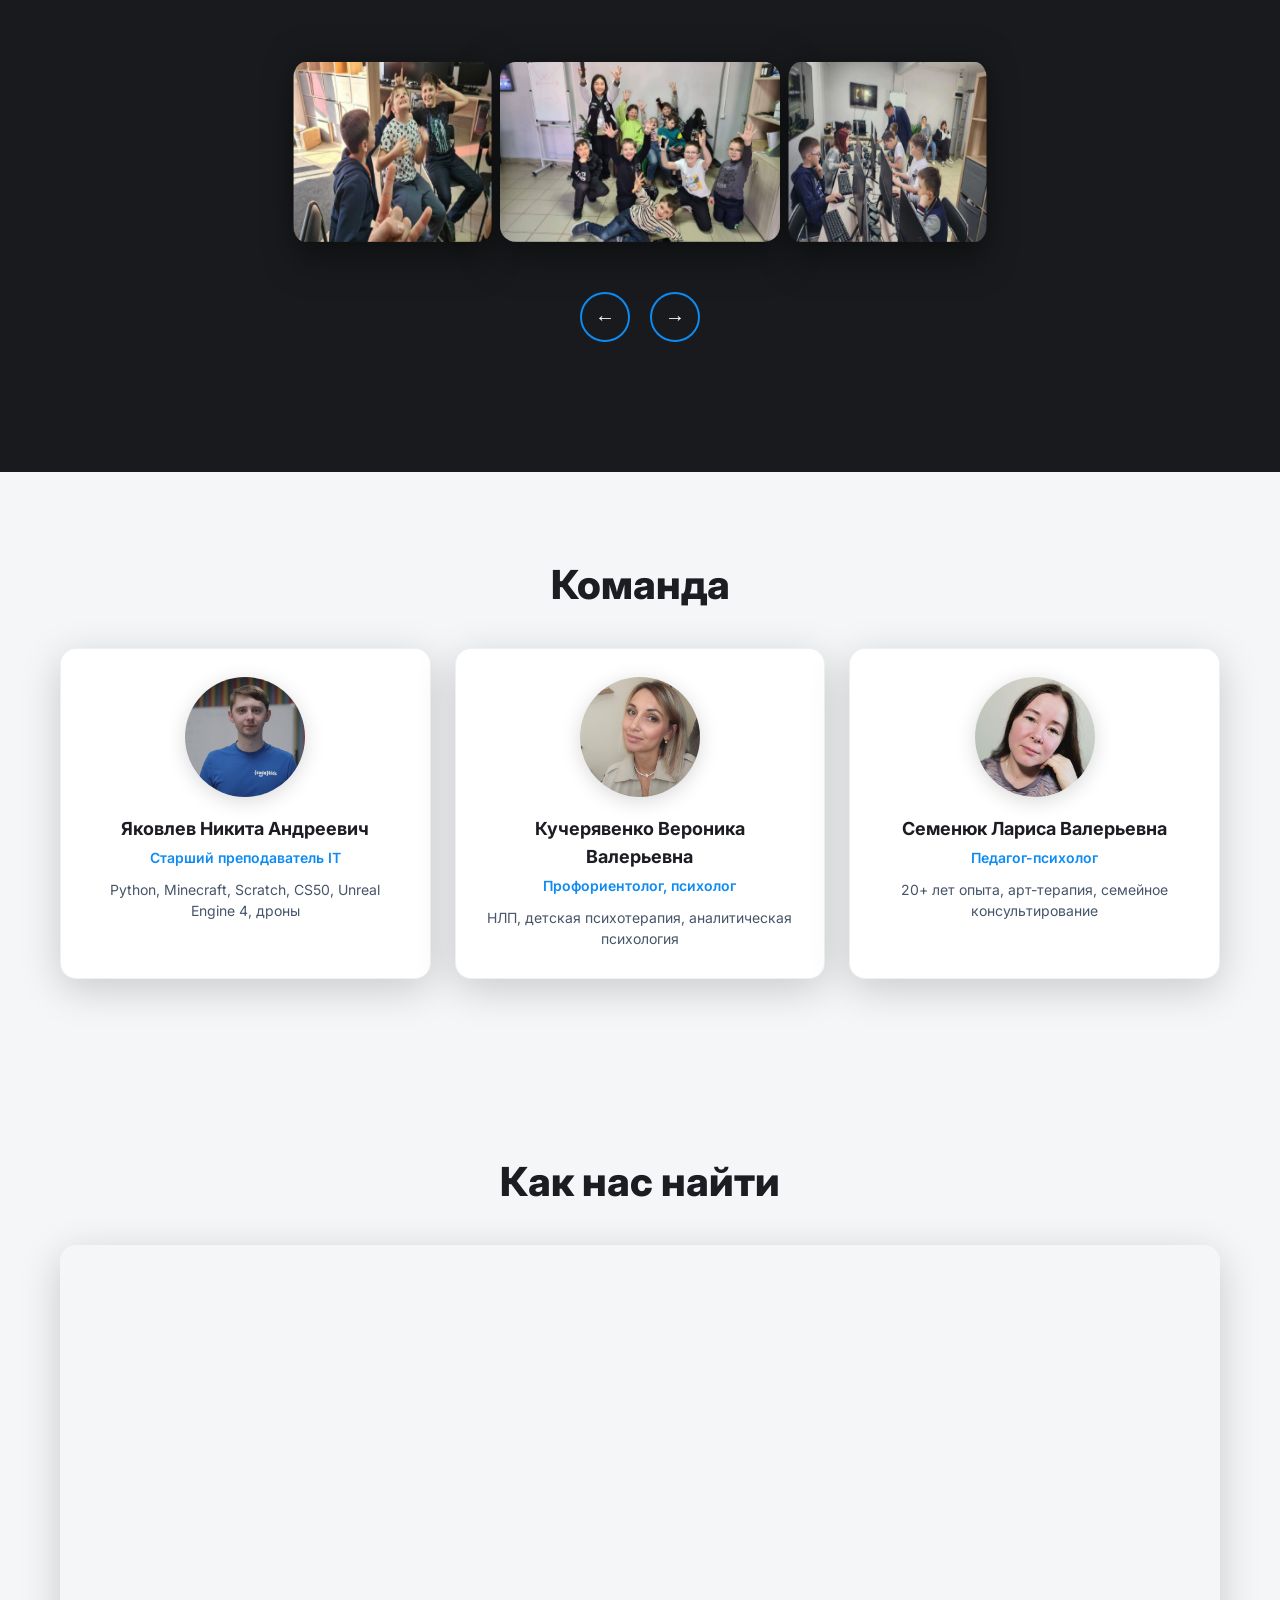
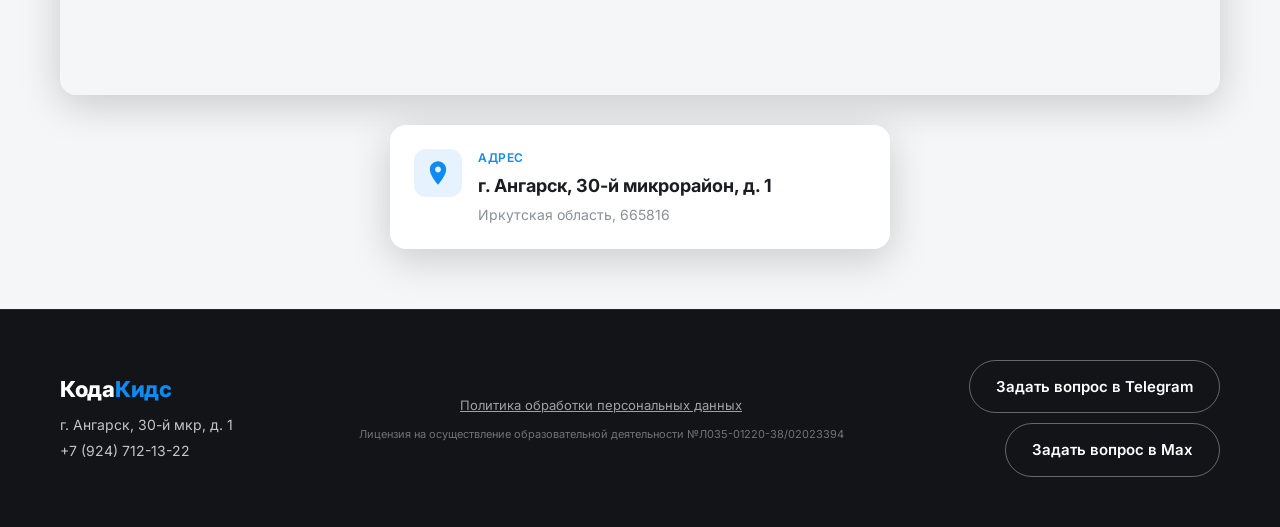
==== commit 899ce2a6: "Добавлены модальные окна курсов, форма отправки в Telegram и email, карта 2GIS, кнопка наверх, полит" ====
--- a/index.html
+++ b/index.html
@@ -156,15 +156,18 @@
       <div class="lead-card">
         <h2 class="lead-title">Запишитесь на бесплатный урок или узнайте подробности</h2>
         <p class="lead-subtitle">Мы перезвоним и проконсультируем</p>
-        <form class="lead-form" id="captureForm" novalidate>
+        <form class="lead-form" id="captureForm" novalidate action="send.php" method="POST">
           <div class="form-row">
             <input type="tel" name="phone" id="phoneInput" placeholder="+7 (___) ___-__-__" required>
             <input type="email" name="email" placeholder="E-mail" required>
-            <button type="submit" class="btn btn-primary">Оставить заявку</button>
-          </div>
-          <small class="form-agree">
-            Нажимая на кнопку, вы даете согласие на обработку персональных данных и соглашаетесь с политикой конфиденциальности
-          </small>
+            <button type="submit" class="btn btn-primary" id="submitBtn" disabled>Оставить заявку</button>
+          </div>
+          <label class="form-consent">
+            <input type="checkbox" id="consentCheckbox" name="consent" value="1">
+            <span class="checkmark"></span>
+            <span class="consent-text">Я согласен с <a href="#" class="policy-link" id="openPolicyLink">политикой обработки персональных данных</a></span>
+          </label>
+          <div class="form-status" id="formStatus"></div>
         </form>
       </div>
     </div>
@@ -224,6 +227,35 @@
     </div>
   </section>
 
+  <section class="section section-light map-section" id="map">
+    <div class="container">
+      <h2 class="section-title center">Как нас найти</h2>
+      <div class="map-wrapper">
+        <iframe 
+          src="https://2gis.ru/angarsk/firm/70000001022891545?m=103.888255%2C52.536733%2F16"
+          width="100%" 
+          height="100%" 
+          style="border:0; border-radius: 16px;" 
+          allowfullscreen="" 
+          loading="lazy" 
+          referrerpolicy="no-referrer-when-downgrade">
+        </iframe>
+      </div>
+      <div class="map-address">
+        <div class="map-address-icon">
+          <svg viewBox="0 0 24 24" fill="none" xmlns="http://www.w3.org/2000/svg">
+            <path d="M12 2C8.13 2 5 5.13 5 9c0 5.25 7 13 7 13s7-7.75 7-13c0-3.87-3.13-7-7-7zm0 9.5c-1.38 0-2.5-1.12-2.5-2.5s1.12-2.5 2.5-2.5 2.5 1.12 2.5 2.5-1.12 2.5-2.5 2.5z" fill="#0d8bf2"/>
+          </svg>
+        </div>
+        <div class="map-address-text">
+          <p class="map-address-title">Адрес</p>
+          <p class="map-address-value">г. Ангарск, 30-й микрорайон, д. 1</p>
+          <p class="map-address-hint">Иркутская область, 665816</p>
+        </div>
+      </div>
+    </div>
+  </section>
+
   <footer class="site-footer" id="contacts">
     <div class="container footer-inner">
       <div class="footer-info">
@@ -233,16 +265,26 @@
           <p><a href="tel:+79247121322">+7 (924) 712-13-22</a></p>
         </address>
       </div>
+      <div class="footer-links">
+        <a href="#" class="footer-policy-link" id="footerPolicyLink">Политика обработки персональных данных</a>
+        <p class="footer-license">Лицензия на осуществление образовательной деятельности №Л035-01220-38/02023394</p>
+      </div>
       <div class="footer-actions">
-        <a class="btn btn-outline" href="https://wa.me/79247121322" target="_blank" rel="noopener">Задать вопрос в WhatsApp</a>
-        <p class="made-on">Made on Tilda</p>
+        <a class="btn btn-outline" href="https://web.telegram.org/a/#1912077593" target="_blank" rel="noopener">Задать вопрос в Telegram</a>
+        <a class="btn btn-outline" href="https://web.max.ru/123780151" target="_blank" rel="noopener">Задать вопрос в Max</a>
       </div>
     </div>
   </footer>
 
   <div class="cookie-banner" id="cookieBanner">
-    <p>Мы используем cookie для улучшения работы сайта.</p>
-    <button class="btn btn-small" id="cookieOk">OK</button>
+    <div class="cookie-content">
+      <p class="cookie-text">Мы используем файлы cookie. Они помогают улучшить ваше взаимодействие с сайтом.</p>
+      <p class="cookie-slogan">Гаджеты отнимают время — мы создаем будущее!</p>
+    </div>
+    <div class="cookie-actions">
+      <button class="btn btn-small btn-cookie-ok" id="cookieOk">Ок</button>
+      <button class="btn btn-small btn-cookie-decline" id="cookieDecline">Отказаться</button>
+    </div>
   </div>
 
   <div class="lightbox" id="lightbox">
@@ -252,6 +294,146 @@
     <button class="lightbox-nav lightbox-next" id="lightboxNext">&#8250;</button>
   </div>
 
+  <!-- Course Modal -->
+  <div class="course-modal" id="courseModal">
+    <div class="course-modal-content">
+      <button class="course-modal-close" id="courseModalClose">&times;</button>
+      <div class="course-modal-header">
+        <img src="" alt="" class="course-modal-img" id="courseModalImg">
+        <div class="course-modal-info">
+          <h2 class="course-modal-title" id="courseModalTitle"></h2>
+          <div class="course-modal-meta" id="courseModalMeta"></div>
+        </div>
+      </div>
+      <div class="course-modal-body" id="courseModalBody"></div>
+      <div class="course-modal-footer">
+        <button type="button" class="btn btn-primary" data-scroll="#leadForm" id="courseModalEnroll">Записаться на курс</button>
+      </div>
+    </div>
+  </div>
+
+  <!-- Policy Modal -->
+  <div class="policy-modal" id="policyModal">
+    <div class="policy-modal-content">
+      <button class="policy-modal-close" id="policyModalClose">&times;</button>
+      <div class="policy-modal-body" id="policyModalBody">
+        <h1>ПОЛИТИКА ОБРАБОТКИ ПЕРСОНАЛЬНЫХ ДАННЫХ</h1>
+        
+        <h2>1. ОБЩИЕ ПОЛОЖЕНИЯ</h2>
+        <p>Политика обработки персональных данных (далее – «Политика») определяет порядок обработки и защиты персональных данных пользователей веб-сайта coda-ai.ru (далее – «Сайт»), принадлежащего Индивидуальному предпринимателю Кучерявенко Веронике Валерьевне (далее – «Оператор», «мы», «нас»).</p>
+        <p>Оператор руководствуется Федеральным законом от 27 июля 2006 г. № 152-ФЗ «О защите персональных данных» (далее – «Закон о защите персональных данных»), ГОСТ Р 52633-2006 и другими действующими нормативными правовыми актами Российской Федерации.</p>
+        <p>Обращаясь к Сайту, пользователь (далее – «Пользователь», «вы», «вас») соглашается с условиями настоящей Политики и дает добровольное согласие на обработку своих персональных данных на условиях, изложенных ниже.</p>
+
+        <h2>2. ОПРЕДЕЛЕНИЯ И ТЕРМИНЫ</h2>
+        <p>В настоящей Политике используются следующие термины:</p>
+        <ul>
+          <li><strong>Персональные данные</strong> – любая информация, относящаяся к прямо или косвенно определенному физическому лицу (субъекту персональных данных).</li>
+          <li><strong>Обработка персональных данных</strong> – любое действие (операция) или совокупность действий (операций), совершаемых с использованием средств автоматизации или без использования таких средств с персональными данными.</li>
+          <li><strong>Оператор персональных данных</strong> – физическое или юридическое лицо, самостоятельно или совместно с другими лицами организующее и (или) осуществляющее обработку персональных данных.</li>
+        </ul>
+
+        <h2>3. ДАННЫЕ ОПЕРАТОРА</h2>
+        <p><strong>Оператор персональных данных:</strong></p>
+        <ul>
+          <li>Фамилия, Имя, Отчество: Кучерявенко Вероника Валерьевна</li>
+          <li>ИНН: 381902329884</li>
+          <li>ОГРНИП: 319385000122730 (дата регистрации: 26 декабря 2019 г.)</li>
+          <li>Юридический адрес: 665824, Иркутская область, г. Ангарск, СНТ «Расцвет», д. 126</li>
+          <li>Телефон: +7 (924) 834-85-08</li>
+          <li>Адрес электронной почты: Npk@bk.ru</li>
+        </ul>
+
+        <h2>4. ВИДЫ СОБИРАЕМЫХ ПЕРСОНАЛЬНЫХ ДАННЫХ</h2>
+        <p>Оператор собирает и обрабатывает следующие персональные данные Пользователя:</p>
+        <ul>
+          <li>Фамилия, имя, отчество (при необходимости);</li>
+          <li>Адрес электронной почты;</li>
+          <li>Номер телефона;</li>
+          <li>Иная информация, добровольно предоставленная Пользователем через формы обратной связи на Сайте;</li>
+          <li>Техническая информация: IP-адрес, тип браузера, операционная система, страницы, которые Пользователь посещает на Сайте.</li>
+        </ul>
+
+        <h2>5. ЦЕЛИ ОБРАБОТКИ ПЕРСОНАЛЬНЫХ ДАННЫХ</h2>
+        <p>Оператор обрабатывает персональные данные Пользователя в следующих целях:</p>
+        <ul>
+          <li>Обеспечение функционирования Сайта и предоставления услуг;</li>
+          <li>Отправка информационных, маркетинговых и рекламных материалов;</li>
+          <li>Ответ на вопросы и запросы Пользователя;</li>
+          <li>Проведение аналитики использования Сайта в целях его улучшения;</li>
+          <li>Выявление и предотвращение мошенничества и нарушений безопасности;</li>
+          <li>Соблюдение требований действующего законодательства Российской Федерации.</li>
+        </ul>
+
+        <h2>6. ПРАВОВЫЕ ОСНОВАНИЯ ОБРАБОТКИ</h2>
+        <p>Оператор осуществляет обработку персональных данных на следующих правовых основаниях:</p>
+        <ul>
+          <li><strong>Согласие Пользователя</strong> – добровольное согласие на обработку персональных данных;</li>
+          <li><strong>Исполнение договорных обязательств</strong> – обработка необходима для заключения и исполнения договоров;</li>
+          <li><strong>Соблюдение требований законодательства</strong> – обработка, требуемая законодательством Российской Федерации.</li>
+        </ul>
+
+        <h2>7. СРОКИ ОБРАБОТКИ</h2>
+        <p>Персональные данные обрабатываются в течение всего периода взаимодействия Пользователя с Сайтом и в течение 3 (трех) лет после прекращения взаимодействия.</p>
+        <p>Технические данные (логи, cookies) хранятся в течение 1 (одного) года.</p>
+
+        <h2>8. ПЕРЕДАЧА ДАННЫХ ТРЕТЬИМ ЛИЦАМ</h2>
+        <p>Оператор не передает персональные данные Пользователя третьим лицам, за исключением случаев, предусмотренных законодательством.</p>
+
+        <h2>9. БЕЗОПАСНОСТь ДАННЫХ</h2>
+        <p>Оператор осуществляет необходимые организационные и технические меры по защите персональных данных от неправомерного или случайного доступа.</p>
+
+        <h2>10. ПРАВА СУБЪЕКТА ПЕРСОНАЛЬНЫХ ДАННЫХ</h2>
+        <p>В соответствии с Законом о защите персональных данных Пользователь имеет право:</p>
+        <ul>
+          <li><strong>Знать</strong> о наличии обработки его персональных данных;</li>
+          <li><strong>Получить информацию</strong> о целях, способах и сроках обработки;</li>
+          <li><strong>Получить доступ</strong> к своим персональным данным;</li>
+          <li><strong>Требовать уточнение</strong> неполных или неточных персональных данных;</li>
+          <li><strong>Требовать удаление</strong> персональных данных;</li>
+          <li><strong>Требовать блокирование</strong> персональных данных;</li>
+          <li><strong>Возражать</strong> против обработки персональных данных;</li>
+          <li><strong>Отозвать согласие</strong> на обработку персональных данных в любой момент;</li>
+          <li><strong>Обратиться</strong> в суд или органы защиты прав субъектов персональных данных.</li>
+        </ul>
+
+        <h2>11. ОБРАЩЕНИЕ ПОЛЬЗОВАТЕЛЯ</h2>
+        <p>При наличии вопросов, жалоб или для реализации прав Пользователь может обратиться к Оператору:</p>
+        <ul>
+          <li><strong>По электронной почте:</strong> Npk@bk.ru</li>
+          <li><strong>По телефону:</strong> +7 (924) 834-85-08</li>
+          <li><strong>По почте:</strong> 665824, Иркутская область, г. Ангарск, СНТ «Расцвет», д. 126</li>
+        </ul>
+        <p>Оператор рассмотрит обращение и предоставит ответ в течение 30 (тридцати) календарных дней с момента его получения.</p>
+
+        <h2>12. ИСПОЛЬЗОВАНИЕ COOKIES И АНАЛИТИКИ</h2>
+        <p>Сайт использует файлы cookies и средства веб-аналитики (например, Google Analytics, Яндекс.Метрика) для анализа использования Сайта, сбора статистической информации и персонализации контента.</p>
+        <p>Пользователь может отключить cookies через настройки своего браузера. Однако это может повлиять на функциональность Сайта.</p>
+
+        <h2>13. ПЕРЕДАЧА ДАННЫХ ЗА ГРАНИЦУ</h2>
+        <p>Оператор не передает персональные данные Пользователя в страны за пределы Российской Федерации, за исключением случаев, когда это требуется законодательством.</p>
+
+        <h2>14. ИЗМЕНЕНИЯ ПОЛИТИКИ</h2>
+        <p>Оператор оставляет за собой право изменять настоящую Политику в любое время без предварительного уведомления. Новая версия Политики вступает в силу с момента её публикации на Сайте.</p>
+
+        <h2>15. КОНФИДЕНЦИАЛЬНОСТЬ</h2>
+        <p>Оператор гарантирует конфиденциальность персональных данных Пользователя и обязуется не разглашать эту информацию третьим лицам без согласия Пользователя.</p>
+
+        <h2>16. ДАТА ВСТУПЛЕНИЯ В СИЛУ</h2>
+        <p>Настоящая Политика вступила в силу с момента её публикации на Сайте: 5 февраля 2026 г.</p>
+
+        <p class="policy-footer"><strong>Документ подготовлен в соответствии с требованиями Федерального закона от 27 июля 2006 г. № 152-ФЗ «О защите персональных данных»</strong></p>
+      </div>
+    </div>
+  </div>
+
+  <!-- Scroll to Top Button -->
+  <button class="scroll-to-top" id="scrollToTop" aria-label="Наверх">
+    <svg viewBox="0 0 24 24" fill="none" xmlns="http://www.w3.org/2000/svg">
+      <path d="M12 19V5M12 5L5 12M12 5L19 12" stroke="currentColor" stroke-width="2" stroke-linecap="round" stroke-linejoin="round"/>
+    </svg>
+  </button>
+
+  <script src="courses-data.js"></script>
   <script src="script.js"></script>
 </body>
 </html>
--- a/style.css
+++ b/style.css
@@ -604,18 +604,22 @@
   border: none;
 }
 
-.course-actions a {
+.course-actions .course-details-btn {
   background: transparent;
   color: var(--text-dark);
   border: 1px solid rgba(0,0,0,0.12);
 }
 
-.course-actions button {
+.course-actions .course-details-btn:hover {
+  background: rgba(0,0,0,0.04);
+}
+
+.course-actions button:not(.course-details-btn) {
   background: var(--accent);
   color: #0f1115;
 }
 
-.course-actions button:hover {
+.course-actions button:not(.course-details-btn):hover {
   background: var(--accent-hover);
 }
 
@@ -734,6 +738,98 @@
   color: rgba(255,255,255,0.75);
 }
 
+/* === Map Section === */
+.map-section {
+  padding-bottom: 60px;
+}
+
+.map-wrapper {
+  width: 100%;
+  height: 450px;
+  border-radius: var(--radius);
+  overflow: hidden;
+  box-shadow: var(--shadow);
+  margin-bottom: 30px;
+}
+
+.map-wrapper iframe {
+  width: 100%;
+  height: 100%;
+  border: none;
+}
+
+.map-address {
+  display: flex;
+  align-items: flex-start;
+  gap: 16px;
+  max-width: 500px;
+  margin: 0 auto;
+  padding: 24px;
+  background: #ffffff;
+  border-radius: var(--radius);
+  box-shadow: var(--shadow);
+}
+
+.map-address-icon {
+  width: 48px;
+  height: 48px;
+  flex-shrink: 0;
+  background: rgba(13, 139, 242, 0.1);
+  border-radius: 12px;
+  display: flex;
+  align-items: center;
+  justify-content: center;
+}
+
+.map-address-icon svg {
+  width: 28px;
+  height: 28px;
+}
+
+.map-address-text {
+  display: flex;
+  flex-direction: column;
+  gap: 4px;
+}
+
+.map-address-title {
+  font-size: 12px;
+  font-weight: 600;
+  color: var(--accent);
+  text-transform: uppercase;
+  letter-spacing: 0.5px;
+  margin: 0;
+}
+
+.map-address-value {
+  font-size: 18px;
+  font-weight: 700;
+  color: var(--text-dark);
+  margin: 0;
+}
+
+.map-address-hint {
+  font-size: 14px;
+  color: var(--text-muted);
+  margin: 0;
+}
+
+@media (max-width: 768px) {
+  .map-wrapper {
+    height: 350px;
+    border-radius: var(--radius-sm);
+  }
+  
+  .map-address {
+    padding: 20px;
+    margin: 0 10px;
+  }
+  
+  .map-address-value {
+    font-size: 16px;
+  }
+}
+
 /* === Team === */
 .team-grid {
   display: grid;
@@ -831,10 +927,62 @@
   gap: 10px;
 }
 
-.made-on {
-  margin: 0;
-  font-size: 12px;
-  color: rgba(255,255,255,0.5);
+.footer-actions .btn-outline {
+  white-space: nowrap;
+}
+
+/* === Scroll to Top Button === */
+.scroll-to-top {
+  position: fixed;
+  bottom: 30px;
+  right: 30px;
+  width: 50px;
+  height: 50px;
+  border: none;
+  border-radius: 50%;
+  background: var(--accent);
+  color: #0f1115;
+  cursor: pointer;
+  display: flex;
+  align-items: center;
+  justify-content: center;
+  box-shadow: 0 4px 20px rgba(13, 139, 242, 0.4);
+  opacity: 0;
+  visibility: hidden;
+  transform: translateY(20px);
+  transition: opacity .3s ease, visibility .3s ease, transform .3s ease, background .2s ease;
+  z-index: 1000;
+}
+
+.scroll-to-top.visible {
+  opacity: 1;
+  visibility: visible;
+  transform: translateY(0);
+}
+
+.scroll-to-top:hover {
+  background: var(--accent-hover);
+  transform: translateY(-3px);
+  box-shadow: 0 8px 30px rgba(13, 139, 242, 0.5);
+}
+
+.scroll-to-top svg {
+  width: 24px;
+  height: 24px;
+}
+
+@media (max-width: 768px) {
+  .scroll-to-top {
+    width: 44px;
+    height: 44px;
+    bottom: 20px;
+    right: 20px;
+  }
+  
+  .scroll-to-top svg {
+    width: 20px;
+    height: 20px;
+  }
 }
 
 /* === Cookie banner === */
@@ -846,22 +994,97 @@
   background: #0f1115;
   color: var(--text-light);
   border: 1px solid var(--border);
-  border-radius: var(--radius-sm);
-  padding: 14px 18px;
+  border-radius: var(--radius);
+  padding: 20px 24px;
   display: flex;
   align-items: center;
-  gap: 14px;
+  gap: 20px;
   box-shadow: var(--shadow);
-  font-size: 13px;
+  font-size: 14px;
   opacity: 1;
   transform: translateY(0);
   transition: opacity .3s ease, transform .3s ease;
+  max-width: 480px;
 }
 
 .cookie-banner.hidden {
   opacity: 0;
   transform: translateY(20px);
   pointer-events: none;
+}
+
+.cookie-content {
+  display: flex;
+  flex-direction: column;
+  gap: 6px;
+}
+
+.cookie-text {
+  margin: 0;
+  line-height: 1.5;
+  color: rgba(255,255,255,0.9);
+}
+
+.cookie-slogan {
+  margin: 0;
+  font-weight: 600;
+  color: var(--accent);
+  font-size: 13px;
+}
+
+.cookie-actions {
+  display: flex;
+  flex-direction: column;
+  gap: 8px;
+  flex-shrink: 0;
+}
+
+.btn-cookie-ok {
+  background: var(--accent);
+  color: #0f1115;
+  font-weight: 600;
+  min-width: 100px;
+}
+
+.btn-cookie-ok:hover {
+  background: var(--accent-hover);
+}
+
+.btn-cookie-decline {
+  background: transparent;
+  color: rgba(255,255,255,0.7);
+  border: 1px solid rgba(255,255,255,0.3);
+  font-weight: 500;
+  min-width: 100px;
+}
+
+.btn-cookie-decline:hover {
+  background: rgba(255,255,255,0.1);
+  color: var(--text-light);
+  border-color: rgba(255,255,255,0.5);
+}
+
+@media (max-width: 600px) {
+  .cookie-banner {
+    left: 10px;
+    right: 10px;
+    bottom: 10px;
+    max-width: none;
+    flex-direction: column;
+    align-items: stretch;
+    padding: 16px 20px;
+  }
+  
+  .cookie-actions {
+    flex-direction: row;
+    justify-content: flex-end;
+  }
+  
+  .btn-cookie-ok,
+  .btn-cookie-decline {
+    min-width: auto;
+    padding: 10px 20px;
+  }
 }
 
 /* === Responsive === */
@@ -1075,6 +1298,504 @@
   }
 }
 
+/* === Form Consent Checkbox === */
+.form-consent {
+  display: flex;
+  align-items: flex-start;
+  gap: 12px;
+  cursor: pointer;
+  font-size: 13px;
+  color: rgba(255,255,255,0.85);
+  max-width: 680px;
+  text-align: left;
+  user-select: none;
+}
+
+.form-consent input[type="checkbox"] {
+  position: absolute;
+  opacity: 0;
+  width: 0;
+  height: 0;
+}
+
+.checkmark {
+  width: 18px;
+  height: 18px;
+  min-width: 18px;
+  border: 2px solid rgba(255,255,255,0.4);
+  border-radius: 4px;
+  position: relative;
+  margin-top: 1px;
+  transition: all .2s ease;
+}
+
+.form-consent input[type="checkbox"]:checked + .checkmark {
+  background: var(--accent);
+  border-color: var(--accent);
+}
+
+.form-consent input[type="checkbox"]:checked + .checkmark::after {
+  content: '';
+  position: absolute;
+  left: 5px;
+  top: 1px;
+  width: 4px;
+  height: 9px;
+  border: solid #0f1115;
+  border-width: 0 2px 2px 0;
+  transform: rotate(45deg);
+}
+
+.consent-text {
+  line-height: 1.5;
+}
+
+.policy-link {
+  color: var(--accent);
+  text-decoration: underline;
+  transition: opacity .2s ease;
+}
+
+.policy-link:hover {
+  opacity: 0.8;
+}
+
+/* Disabled button state */
+.btn-primary:disabled {
+  background: rgba(255,255,255,0.2);
+  color: rgba(255,255,255,0.5);
+  cursor: not-allowed;
+  transform: none;
+  box-shadow: none;
+}
+
+.btn-primary:disabled:hover {
+  background: rgba(255,255,255,0.2);
+  transform: none;
+  box-shadow: none;
+}
+
+/* === Form Status === */
+.form-status {
+  margin-top: 16px;
+  padding: 12px 20px;
+  border-radius: 8px;
+  font-size: 14px;
+  display: none;
+  animation: fadeIn 0.3s ease;
+}
+
+.form-status.success {
+  background: rgba(34, 197, 94, 0.15);
+  color: #4ade80;
+  border: 1px solid rgba(34, 197, 94, 0.3);
+}
+
+.form-status.error {
+  background: rgba(239, 68, 68, 0.15);
+  color: #f87171;
+  border: 1px solid rgba(239, 68, 68, 0.3);
+}
+
+@keyframes fadeIn {
+  from { opacity: 0; transform: translateY(-10px); }
+  to { opacity: 1; transform: translateY(0); }
+}
+
+/* === Footer Policy Link === */
+.footer-links {
+  display: flex;
+  flex-direction: column;
+  align-items: center;
+  gap: 8px;
+}
+
+.footer-policy-link {
+  font-size: 13px;
+  color: rgba(255,255,255,0.6);
+  text-decoration: underline;
+  transition: color .2s ease;
+}
+
+.footer-policy-link:hover {
+  color: var(--accent);
+}
+
+.footer-license {
+  font-size: 11px;
+  color: rgba(255,255,255,0.4);
+  margin: 4px 0 0;
+  text-align: center;
+  line-height: 1.4;
+}
+
+@media (max-width: 768px) {
+  .footer-links {
+    order: 3;
+    width: 100%;
+    align-items: flex-start;
+    margin-top: 10px;
+  }
+  
+  .footer-license {
+    text-align: left;
+  }
+}
+
+/* === Course Modal === */
+.course-modal {
+  position: fixed;
+  inset: 0;
+  background: rgba(0, 0, 0, 0.9);
+  display: flex;
+  align-items: center;
+  justify-content: center;
+  z-index: 10002;
+  opacity: 0;
+  visibility: hidden;
+  transition: opacity 0.3s ease, visibility 0.3s ease;
+  padding: 20px;
+}
+
+.course-modal.active {
+  opacity: 1;
+  visibility: visible;
+}
+
+.course-modal-content {
+  background: #1b1d22;
+  border: 1px solid rgba(255,255,255,0.1);
+  border-radius: var(--radius);
+  width: 100%;
+  max-width: 800px;
+  max-height: 90vh;
+  position: relative;
+  overflow: hidden;
+  transform: scale(0.95);
+  transition: transform 0.3s ease;
+  display: flex;
+  flex-direction: column;
+}
+
+.course-modal.active .course-modal-content {
+  transform: scale(1);
+}
+
+.course-modal-close {
+  position: absolute;
+  top: 15px;
+  right: 20px;
+  width: 40px;
+  height: 40px;
+  border: none;
+  background: rgba(255, 255, 255, 0.1);
+  color: white;
+  font-size: 28px;
+  border-radius: 50%;
+  cursor: pointer;
+  display: grid;
+  place-items: center;
+  transition: background 0.3s ease, transform 0.2s ease;
+  z-index: 10;
+}
+
+.course-modal-close:hover {
+  background: rgba(255, 255, 255, 0.2);
+  transform: scale(1.1);
+}
+
+.course-modal-header {
+  display: grid;
+  grid-template-columns: 200px 1fr;
+  gap: 24px;
+  padding: 30px 30px 20px;
+  background: linear-gradient(135deg, rgba(13, 139, 242, 0.1) 0%, transparent 100%);
+  border-bottom: 1px solid rgba(255,255,255,0.1);
+}
+
+.course-modal-img {
+  width: 100%;
+  height: 150px;
+  object-fit: cover;
+  border-radius: var(--radius-sm);
+  box-shadow: 0 8px 30px rgba(0, 0, 0, 0.3);
+}
+
+.course-modal-info {
+  display: flex;
+  flex-direction: column;
+  justify-content: center;
+}
+
+.course-modal-title {
+  font-size: 24px;
+  font-weight: 800;
+  margin: 0 0 12px;
+  color: var(--text-light);
+  line-height: 1.2;
+}
+
+.course-modal-meta {
+  display: flex;
+  flex-wrap: wrap;
+  gap: 12px;
+}
+
+.course-modal-meta span {
+  font-size: 13px;
+  padding: 6px 14px;
+  background: rgba(13, 139, 242, 0.15);
+  color: var(--accent);
+  border-radius: 999px;
+  font-weight: 500;
+}
+
+.course-modal-body {
+  padding: 30px;
+  overflow-y: auto;
+  max-height: calc(90vh - 250px);
+  color: rgba(255,255,255,0.9);
+  line-height: 1.7;
+}
+
+.course-modal-body h3 {
+  font-size: 16px;
+  font-weight: 700;
+  margin: 24px 0 12px;
+  color: var(--accent);
+  text-transform: uppercase;
+  letter-spacing: 0.5px;
+}
+
+.course-modal-body h3:first-child {
+  margin-top: 0;
+}
+
+.course-modal-body h4 {
+  font-size: 14px;
+  font-weight: 600;
+  margin: 18px 0 10px;
+  color: var(--text-light);
+}
+
+.course-modal-body p {
+  margin: 0 0 12px;
+  font-size: 14px;
+}
+
+.course-modal-body ul,
+.course-modal-body ol {
+  margin: 0 0 16px;
+  padding-left: 20px;
+}
+
+.course-modal-body li {
+  margin-bottom: 8px;
+  font-size: 14px;
+}
+
+.course-modal-body strong {
+  color: var(--text-light);
+}
+
+.course-modal-footer {
+  padding: 20px 30px 30px;
+  border-top: 1px solid rgba(255,255,255,0.1);
+  display: flex;
+  justify-content: center;
+}
+
+@media (max-width: 768px) {
+  .course-modal-content {
+    max-height: 95vh;
+    border-radius: var(--radius-sm);
+  }
+  
+  .course-modal-header {
+    grid-template-columns: 1fr;
+    padding: 50px 20px 20px;
+    text-align: center;
+  }
+  
+  .course-modal-img {
+    height: 180px;
+    max-width: 280px;
+    margin: 0 auto;
+  }
+  
+  .course-modal-title {
+    font-size: 20px;
+  }
+  
+  .course-modal-meta {
+    justify-content: center;
+  }
+  
+  .course-modal-body {
+    padding: 20px;
+    max-height: calc(95vh - 320px);
+  }
+  
+  .course-modal-footer {
+    padding: 15px 20px 20px;
+  }
+  
+  .course-modal-close {
+    top: 10px;
+    right: 10px;
+    width: 36px;
+    height: 36px;
+    font-size: 24px;
+  }
+}
+
+/* === Policy Modal === */
+.policy-modal {
+  position: fixed;
+  inset: 0;
+  background: rgba(0, 0, 0, 0.85);
+  display: flex;
+  align-items: center;
+  justify-content: center;
+  z-index: 10001;
+  opacity: 0;
+  visibility: hidden;
+  transition: opacity 0.3s ease, visibility 0.3s ease;
+  padding: 20px;
+}
+
+.policy-modal.active {
+  opacity: 1;
+  visibility: visible;
+}
+
+.policy-modal-content {
+  background: #1b1d22;
+  border: 1px solid rgba(255,255,255,0.1);
+  border-radius: var(--radius);
+  width: 100%;
+  max-width: 900px;
+  max-height: 85vh;
+  position: relative;
+  overflow: hidden;
+  transform: scale(0.95);
+  transition: transform 0.3s ease;
+}
+
+.policy-modal.active .policy-modal-content {
+  transform: scale(1);
+}
+
+.policy-modal-close {
+  position: absolute;
+  top: 15px;
+  right: 20px;
+  width: 40px;
+  height: 40px;
+  border: none;
+  background: rgba(255, 255, 255, 0.1);
+  color: white;
+  font-size: 28px;
+  border-radius: 50%;
+  cursor: pointer;
+  display: grid;
+  place-items: center;
+  transition: background 0.3s ease, transform 0.2s ease;
+  z-index: 10;
+}
+
+.policy-modal-close:hover {
+  background: rgba(255, 255, 255, 0.2);
+  transform: scale(1.1);
+}
+
+.policy-modal-body {
+  padding: 50px 40px 40px;
+  overflow-y: auto;
+  max-height: 85vh;
+  color: rgba(255,255,255,0.9);
+  line-height: 1.7;
+}
+
+.policy-modal-body h1 {
+  font-size: 24px;
+  font-weight: 800;
+  margin: 0 0 30px;
+  color: var(--text-light);
+  text-align: center;
+}
+
+.policy-modal-body h2 {
+  font-size: 16px;
+  font-weight: 700;
+  margin: 30px 0 15px;
+  color: var(--accent);
+  text-transform: uppercase;
+  letter-spacing: 0.5px;
+}
+
+.policy-modal-body p {
+  margin: 0 0 12px;
+  font-size: 14px;
+}
+
+.policy-modal-body ul {
+  margin: 0 0 15px;
+  padding-left: 20px;
+}
+
+.policy-modal-body li {
+  margin-bottom: 8px;
+  font-size: 14px;
+}
+
+.policy-modal-body strong {
+  color: var(--text-light);
+}
+
+.policy-footer {
+  margin-top: 30px;
+  padding-top: 20px;
+  border-top: 1px solid rgba(255,255,255,0.1);
+  text-align: center;
+  color: var(--text-muted);
+  font-size: 13px;
+}
+
+@media (max-width: 768px) {
+  .policy-modal-content {
+    max-height: 90vh;
+    border-radius: var(--radius-sm);
+  }
+  
+  .policy-modal-body {
+    padding: 50px 20px 30px;
+  }
+  
+  .policy-modal-body h1 {
+    font-size: 20px;
+  }
+  
+  .policy-modal-body h2 {
+    font-size: 14px;
+  }
+  
+  .policy-modal-body p,
+  .policy-modal-body li {
+    font-size: 13px;
+  }
+  
+  .footer-links {
+    order: 3;
+    width: 100%;
+    align-items: flex-start;
+  }
+  
+  .form-consent {
+    font-size: 12px;
+  }
+}
+
 /* === Lightbox === */
 .lightbox {
   position: fixed;
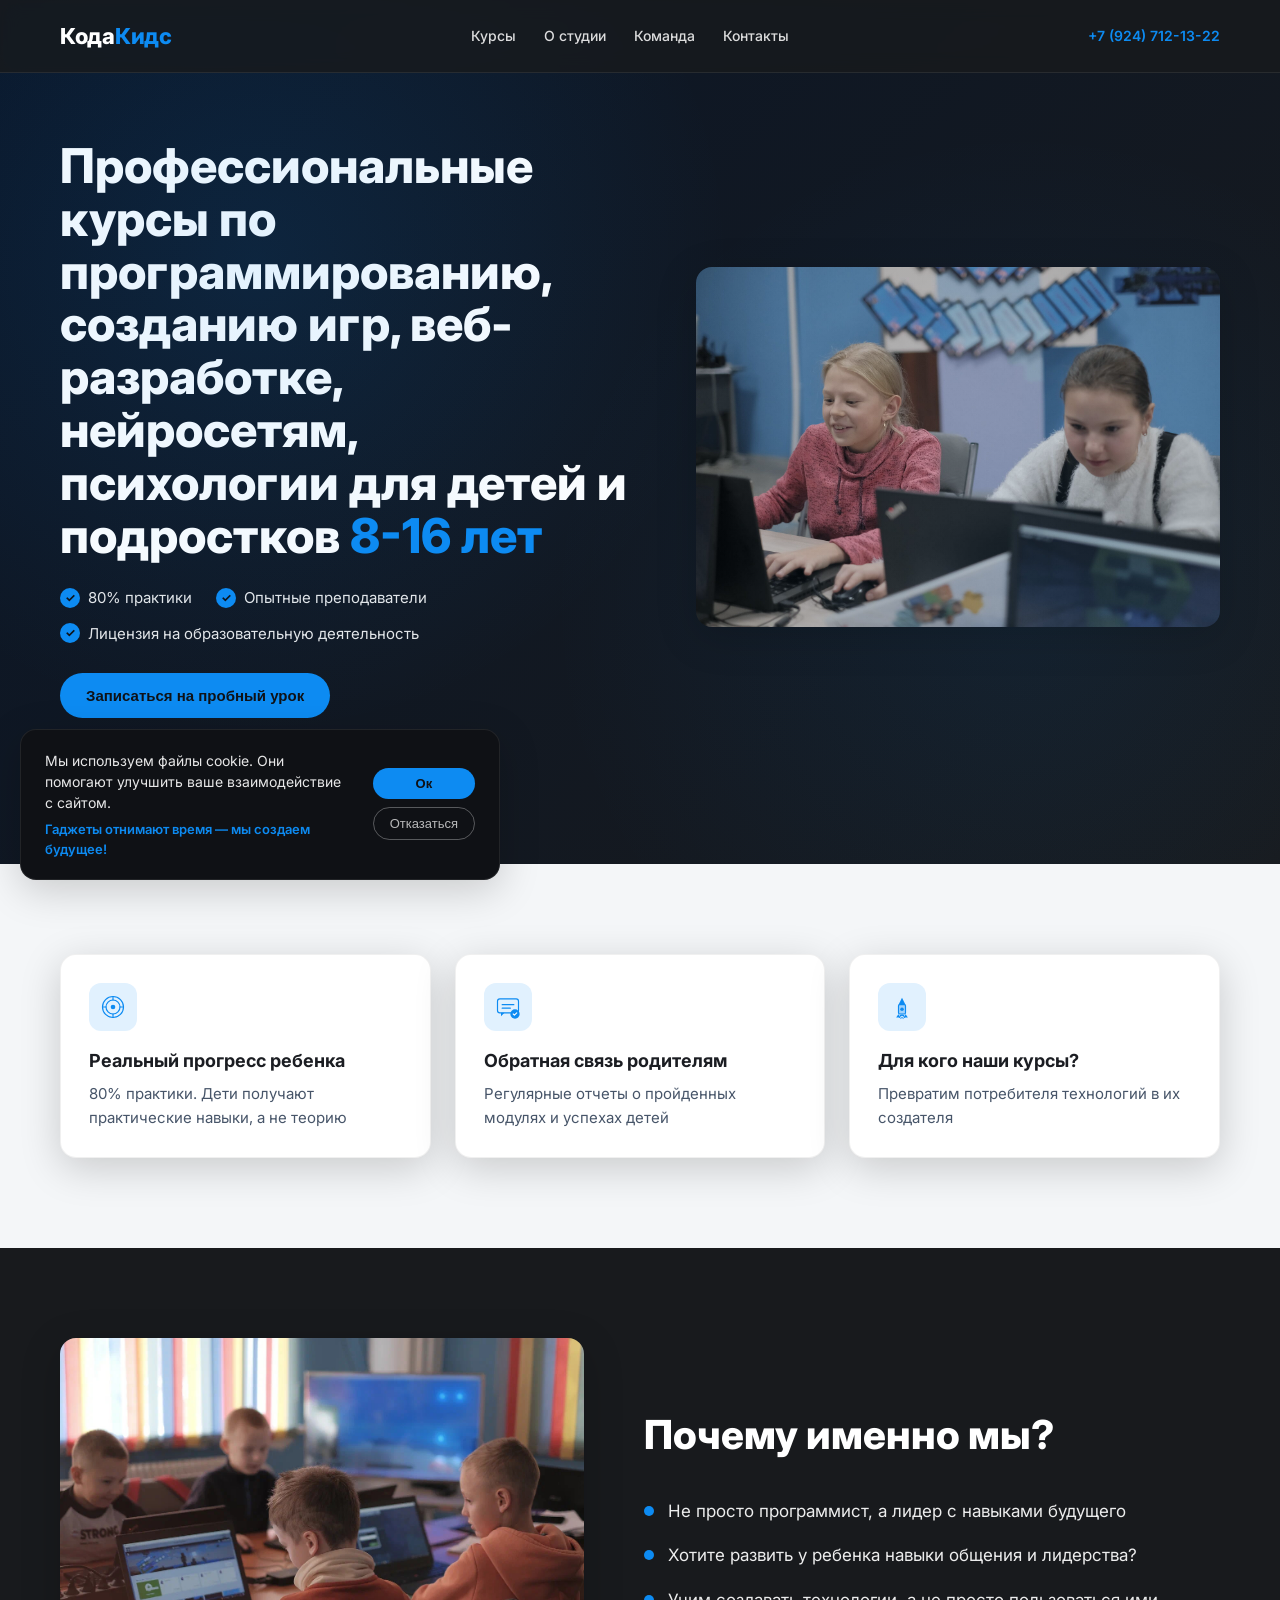
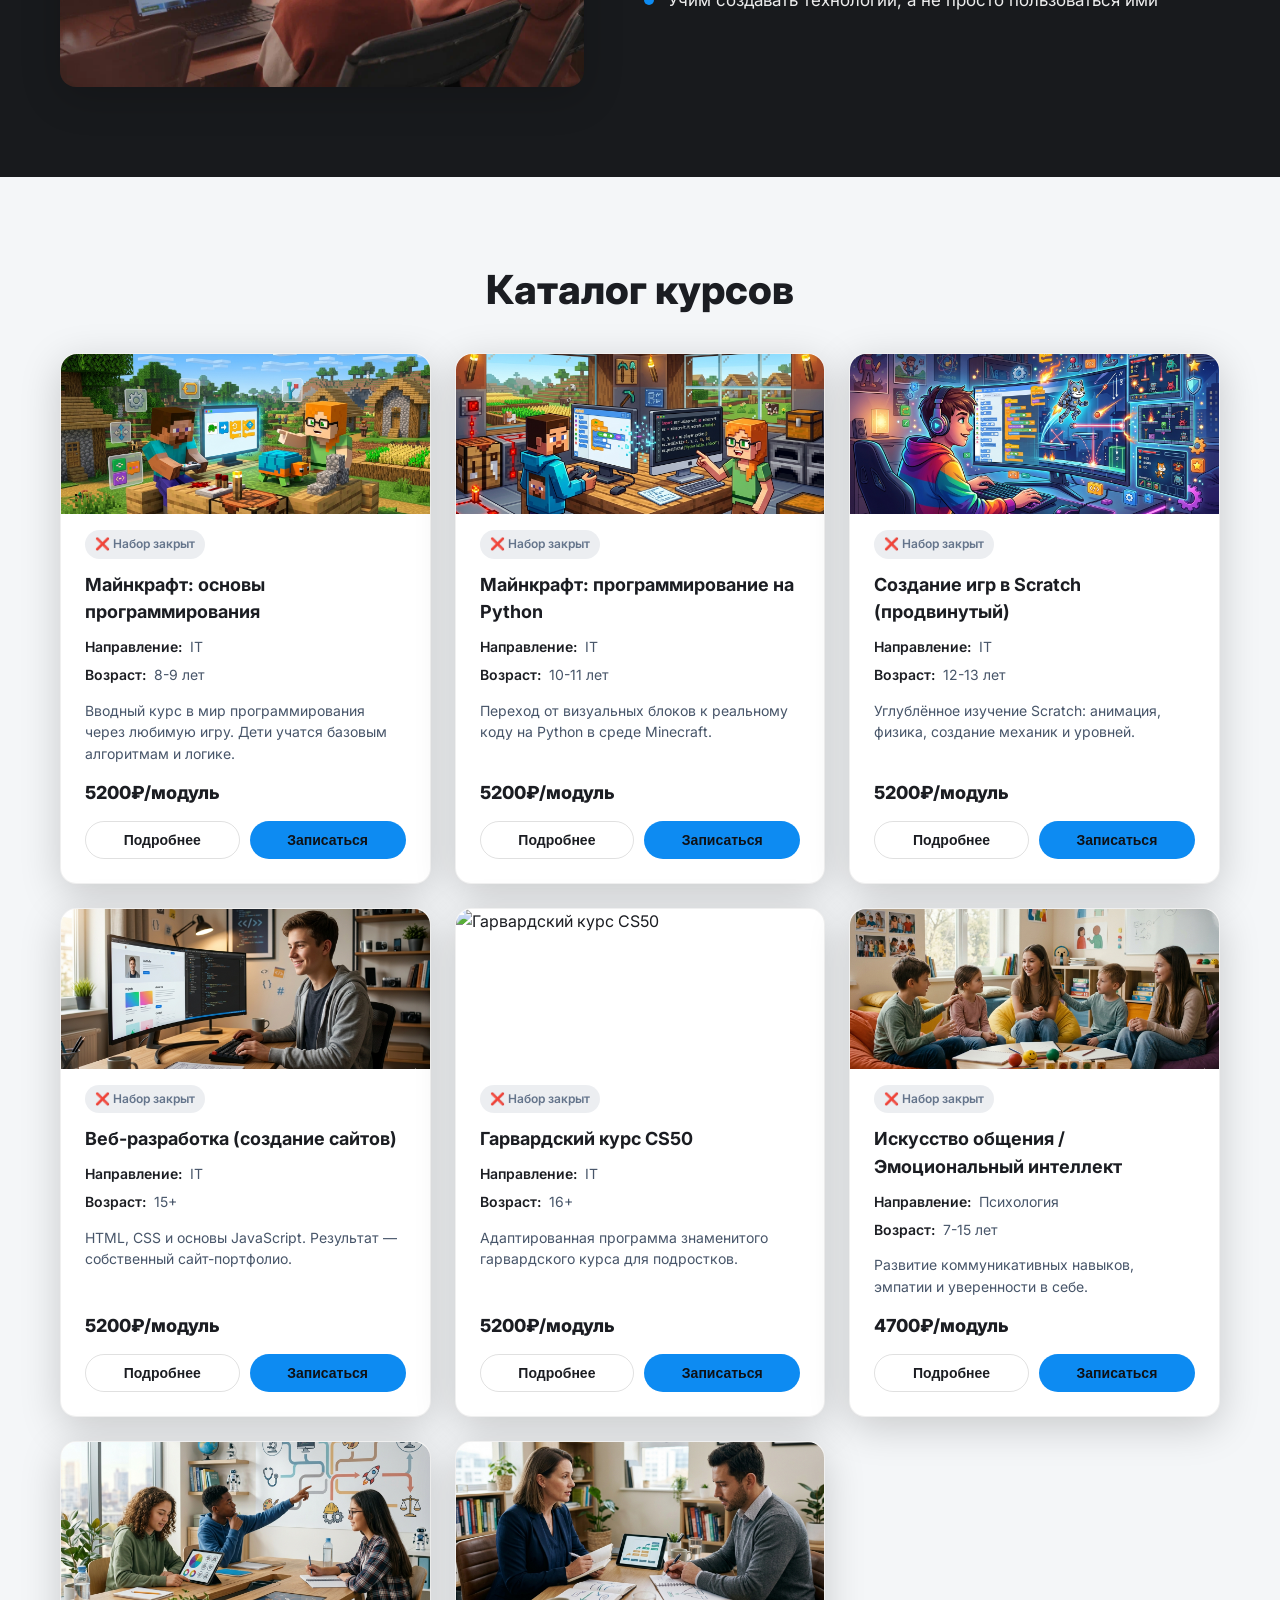
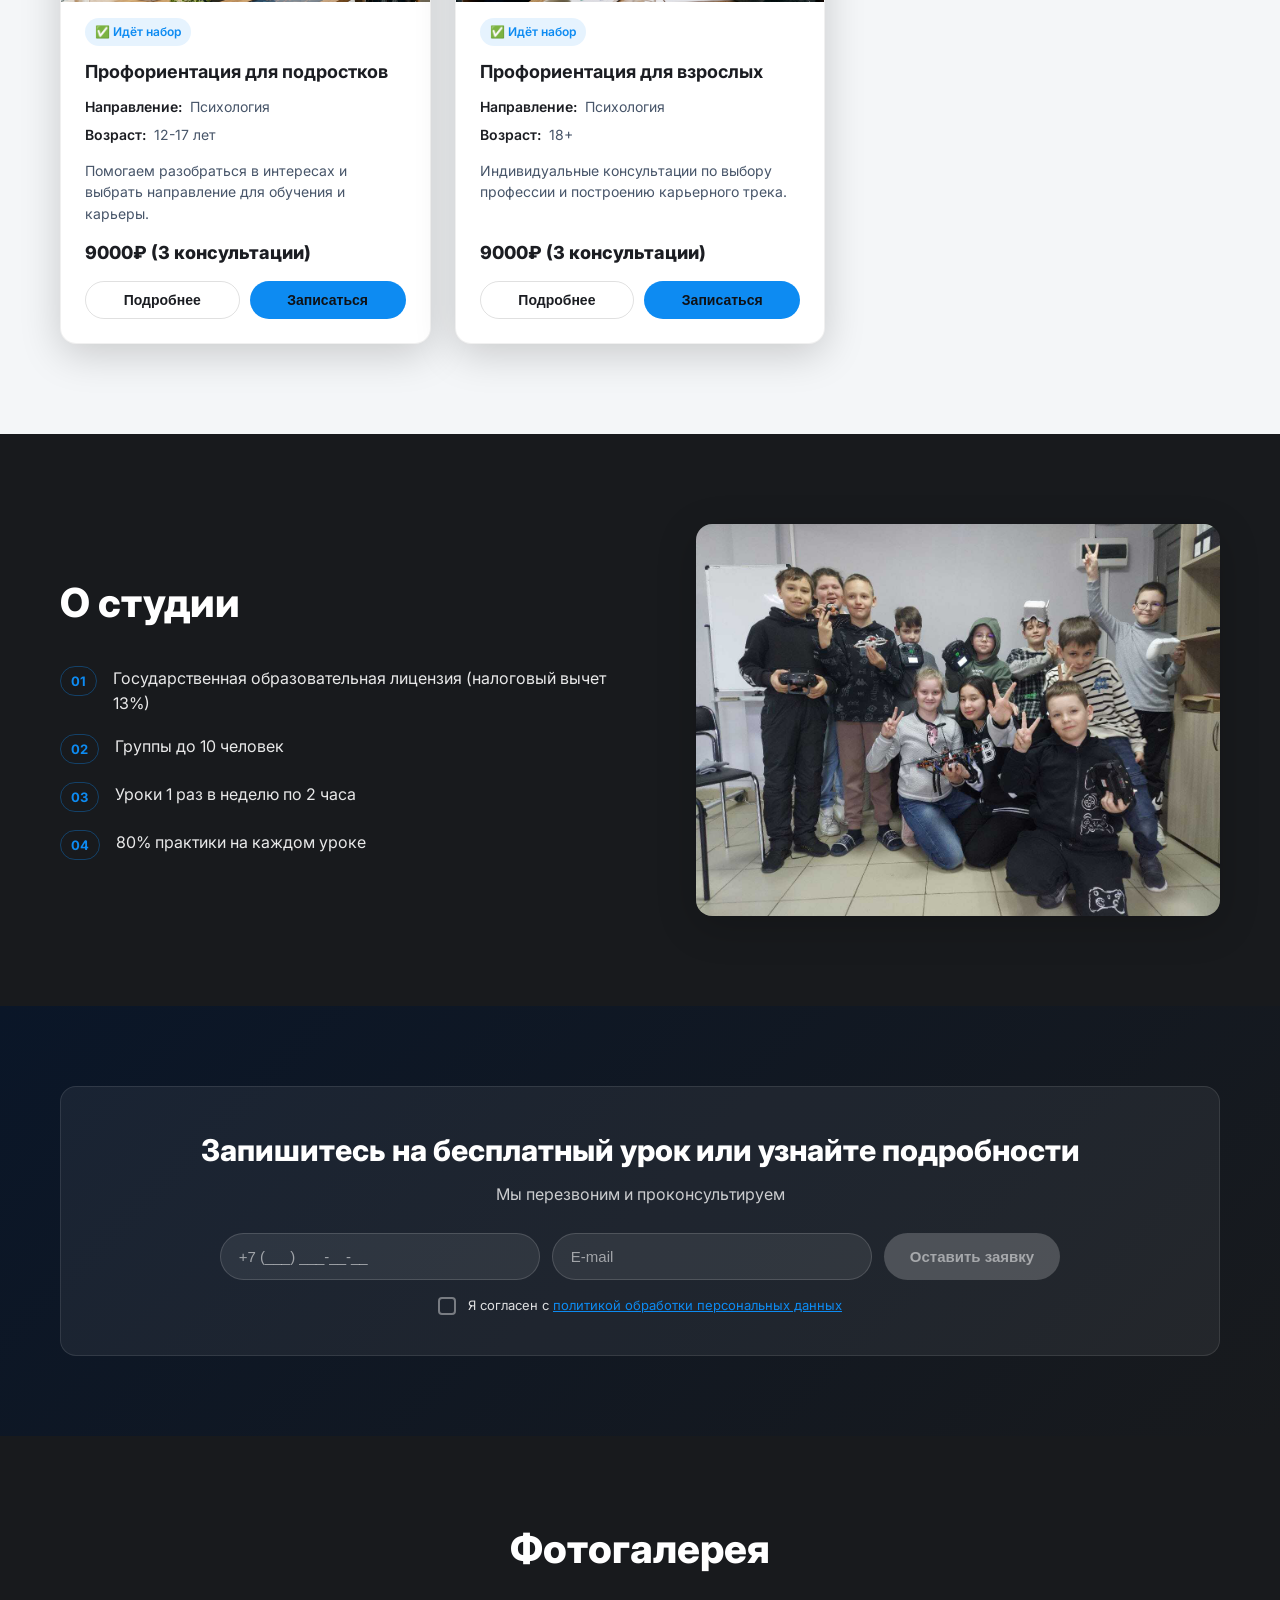
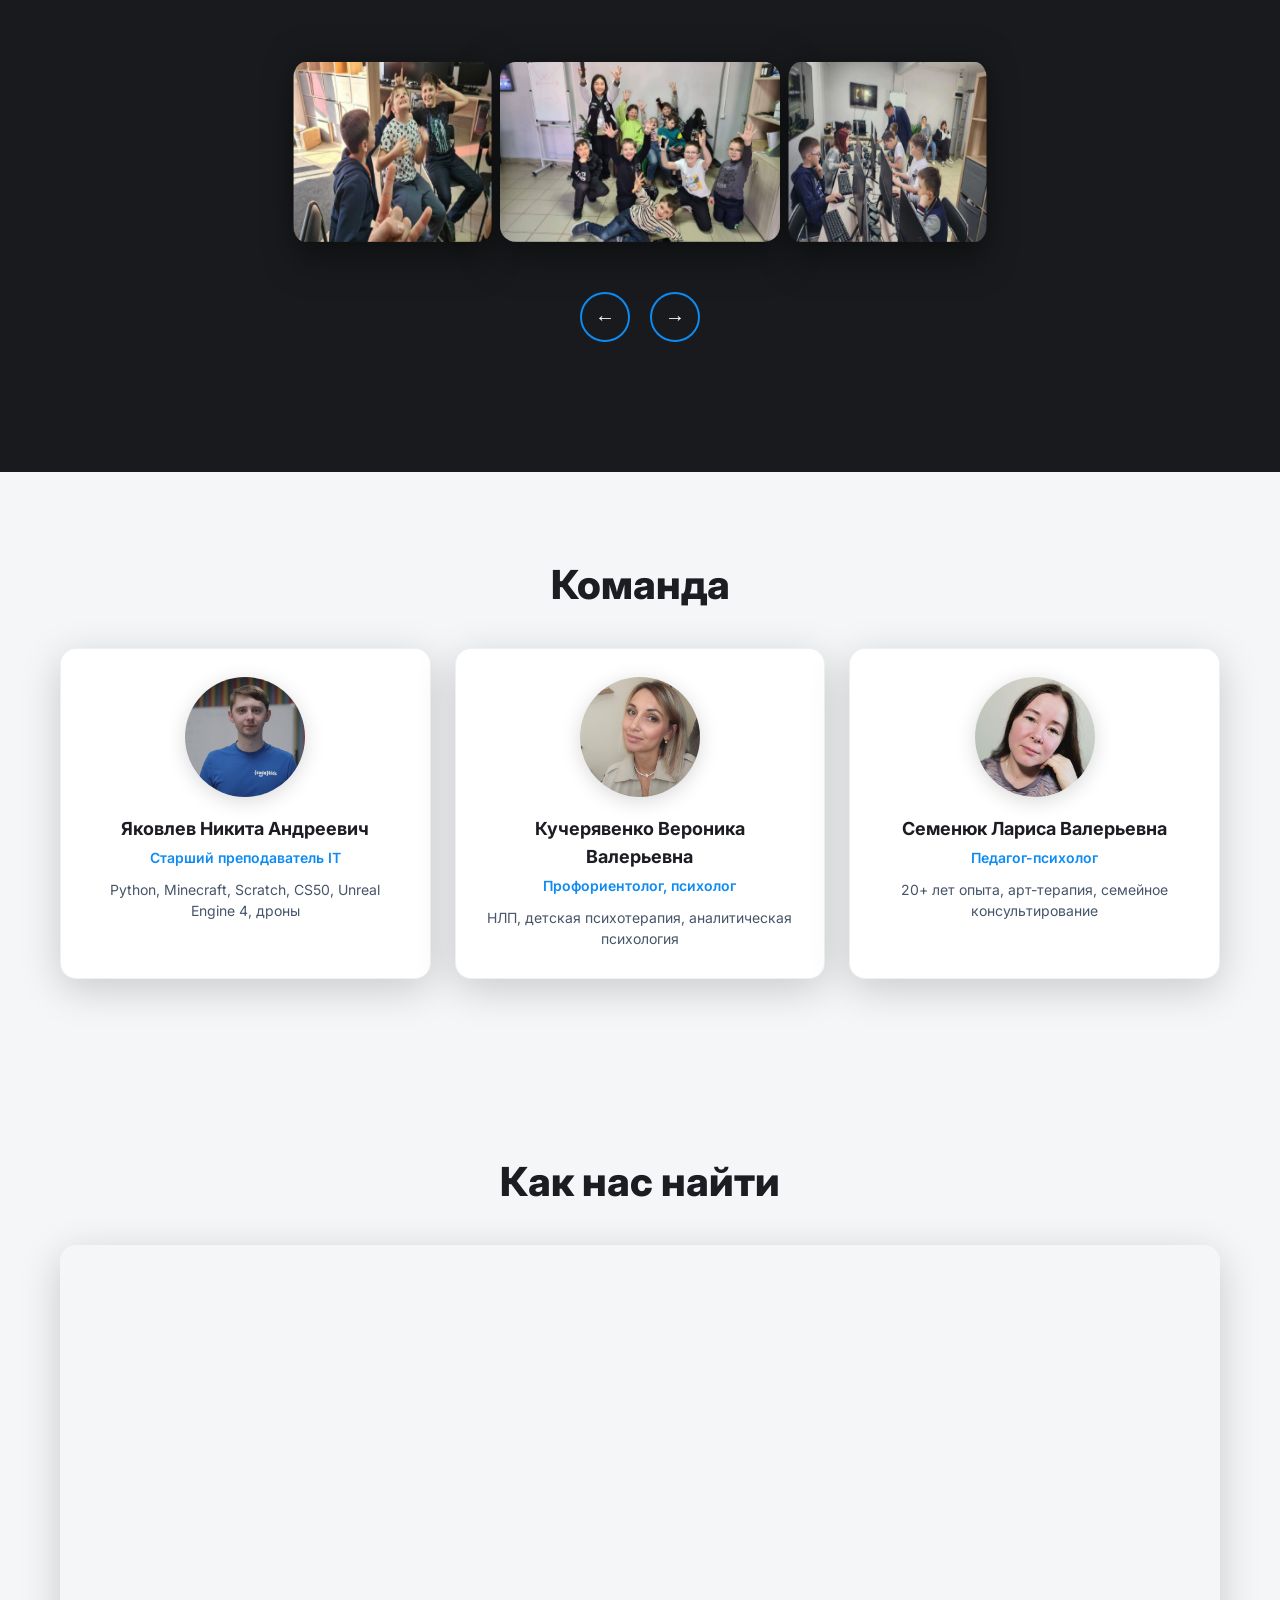
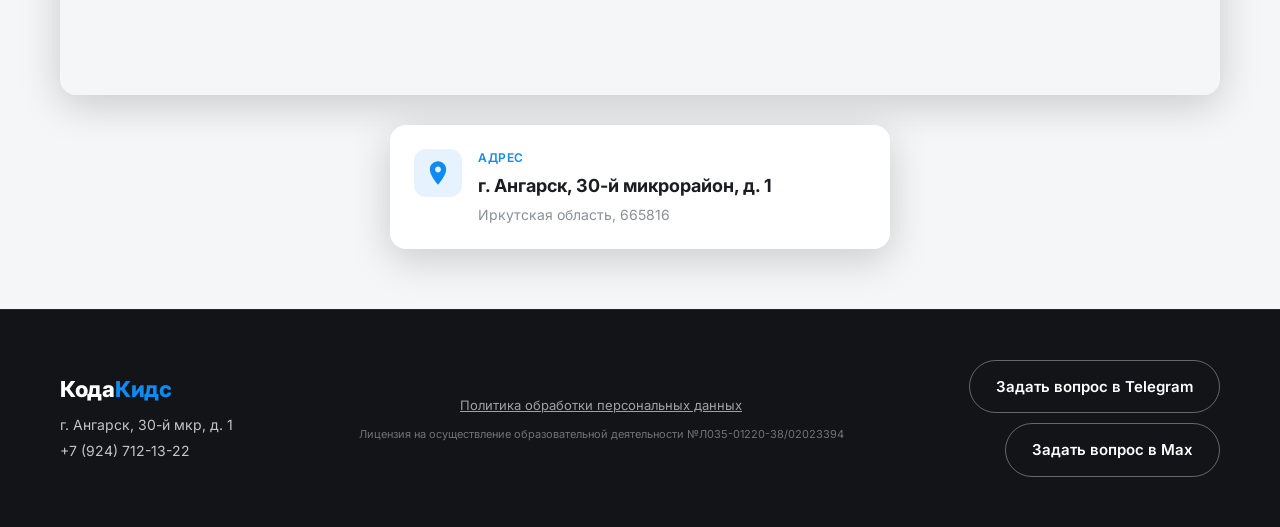
==== commit 09d263fd: "Исправлены пути к фото курсов (регистр букв) и карта 2GIS" ====
--- a/index.html
+++ b/index.html
@@ -43,7 +43,7 @@
         </div>
       </div>
       <div class="hero-visual">
-        <img src="Foto/Общие фото/Двое детей.jfif" alt="Дети на занятии" class="hero-image">
+        <img src="Foto/General/kids.jfif" alt="Дети на занятии" class="hero-image">
       </div>
     </div>
     <div class="hero-dots" aria-hidden="true"></div>
@@ -100,7 +100,7 @@
   <section class="section section-dark values" id="values">
     <div class="container values-inner">
       <div class="values-visual">
-        <img src="Foto/Общие фото/4.jpeg" alt="Занятия в студии" class="values-image">
+        <img src="Foto/General/4.jpeg" alt="Занятия в студии" class="values-image">
       </div>
       <div class="values-text">
         <h2 class="section-title">Почему именно мы?</h2>
@@ -146,7 +146,7 @@
         </ul>
       </div>
       <div class="about-visual">
-        <img src="Foto/Общие фото/IMG_4637.jfif" alt="О студии КодаКидс" class="about-image">
+        <img src="Foto/General/IMG_4637.jfif" alt="О студии КодаКидс" class="about-image">
       </div>
     </div>
   </section>
@@ -178,14 +178,14 @@
       <h2 class="section-title center">Фотогалерея</h2>
       <div class="wheel-gallery">
         <div class="wheel" id="photoWheel">
-          <div class="wheel-item" style="--i:0"><img src="Foto/Общие фото/1.jpg" alt="Занятие 1"></div>
-          <div class="wheel-item" style="--i:1"><img src="Foto/Общие фото/2.jfif" alt="Занятие 2"></div>
-          <div class="wheel-item" style="--i:2"><img src="Foto/Общие фото/3.jpeg" alt="Занятие 3"></div>
-          <div class="wheel-item" style="--i:3"><img src="Foto/Общие фото/5.jfif" alt="Занятие 4"></div>
-          <div class="wheel-item" style="--i:4"><img src="Foto/Общие фото/6.jpg" alt="Занятие 5"></div>
-          <div class="wheel-item" style="--i:5"><img src="Foto/Общие фото/IMG_4591.jfif" alt="Занятие 6"></div>
-          <div class="wheel-item" style="--i:6"><img src="Foto/Общие фото/IMG_4615.jfif" alt="Занятие 7"></div>
-          <div class="wheel-item" style="--i:7"><img src="Foto/Общие фото/IMG_4617.jfif" alt="Занятие 8"></div>
+          <div class="wheel-item" style="--i:0"><img src="Foto/General/1.jpg" alt="Занятие 1"></div>
+          <div class="wheel-item" style="--i:1"><img src="Foto/General/2.jfif" alt="Занятие 2"></div>
+          <div class="wheel-item" style="--i:2"><img src="Foto/General/3.jpeg" alt="Занятие 3"></div>
+          <div class="wheel-item" style="--i:3"><img src="Foto/General/5.jfif" alt="Занятие 4"></div>
+          <div class="wheel-item" style="--i:4"><img src="Foto/General/6.jpg" alt="Занятие 5"></div>
+          <div class="wheel-item" style="--i:5"><img src="Foto/General/IMG_4591.jfif" alt="Занятие 6"></div>
+          <div class="wheel-item" style="--i:6"><img src="Foto/General/IMG_4615.jfif" alt="Занятие 7"></div>
+          <div class="wheel-item" style="--i:7"><img src="Foto/General/IMG_4617.jfif" alt="Занятие 8"></div>
         </div>
         <div class="wheel-nav">
           <button class="wheel-btn" id="wheelPrev">←</button>
@@ -201,7 +201,7 @@
       <div class="team-grid">
         <article class="team-card">
           <div class="team-avatar">
-            <img src="Foto/Преподователи/Никита.jfif" alt="Яковлев Никита">
+            <img src="Foto/Teachers/nikita.jfif" alt="Яковлев Никита">
           </div>
           <h3>Яковлев Никита Андреевич</h3>
           <p class="team-role">Старший преподаватель IT</p>
@@ -209,7 +209,7 @@
         </article>
         <article class="team-card">
           <div class="team-avatar">
-            <img src="Foto/Преподователи/Вероника.jpg" alt="Кучерявенко Вероника">
+            <img src="Foto/Teachers/veronika.jpg" alt="Кучерявенко Вероника">
           </div>
           <h3>Кучерявенко Вероника Валерьевна</h3>
           <p class="team-role">Профориентолог, психолог</p>
@@ -217,7 +217,7 @@
         </article>
         <article class="team-card">
           <div class="team-avatar">
-            <img src="Foto/Преподователи/Лариса.jpg" alt="Семенюк Лариса">
+            <img src="Foto/Teachers/larisa.jpg" alt="Семенюк Лариса">
           </div>
           <h3>Семенюк Лариса Валерьевна</h3>
           <p class="team-role">Педагог-психолог</p>
@@ -232,13 +232,12 @@
       <h2 class="section-title center">Как нас найти</h2>
       <div class="map-wrapper">
         <iframe 
-          src="https://2gis.ru/angarsk/firm/70000001022891545?m=103.888255%2C52.536733%2F16"
+          src="https://widgets.2gis.com/widget?type=firmsonmap&amp;options=%7B%22pos%22%3A%7B%22lat%22%3A52.536733%2C%22lon%22%3A103.888255%2C%22zoom%22%3A16%7D%2C%22opt%22%3A%7B%22city%22%3A%22angarsk%22%7D%2C%22org%22%3A%2270000001022891545%22%7D"
           width="100%" 
           height="100%" 
           style="border:0; border-radius: 16px;" 
           allowfullscreen="" 
-          loading="lazy" 
-          referrerpolicy="no-referrer-when-downgrade">
+          loading="lazy">
         </iframe>
       </div>
       <div class="map-address">
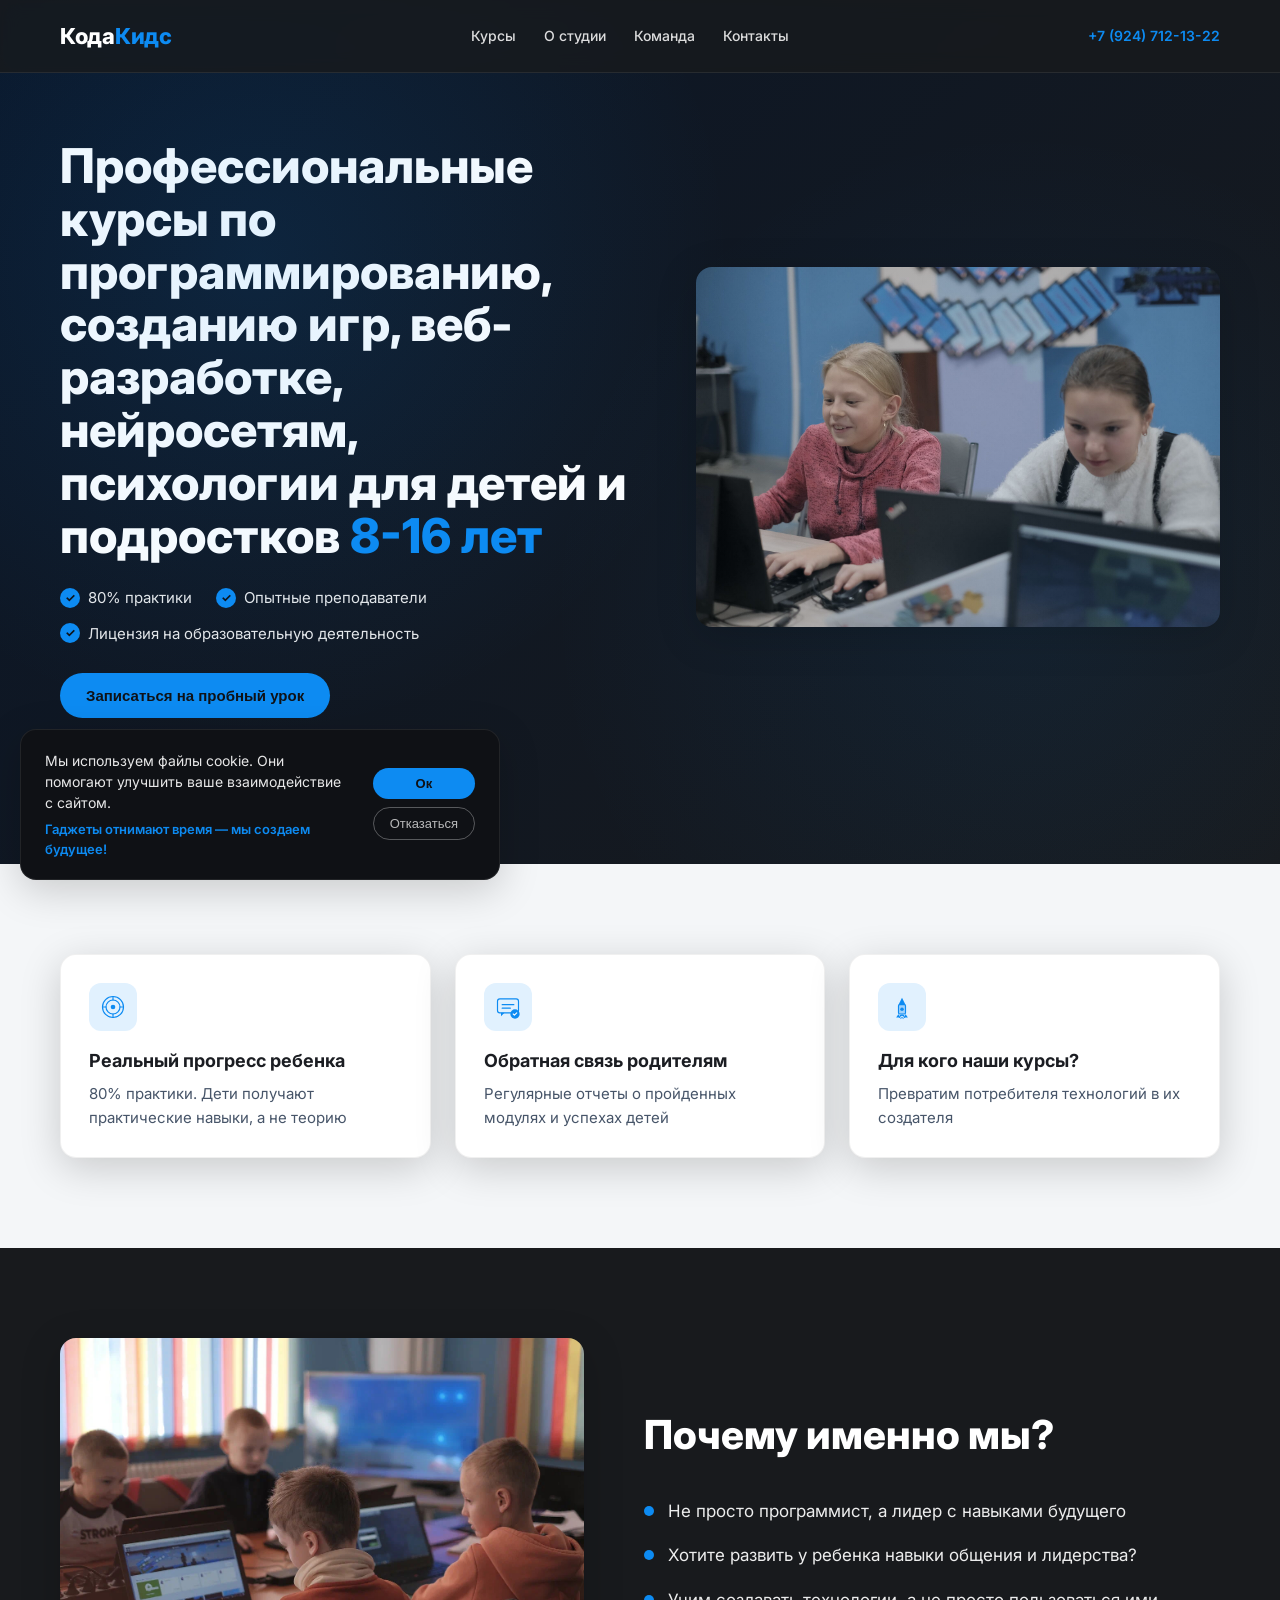
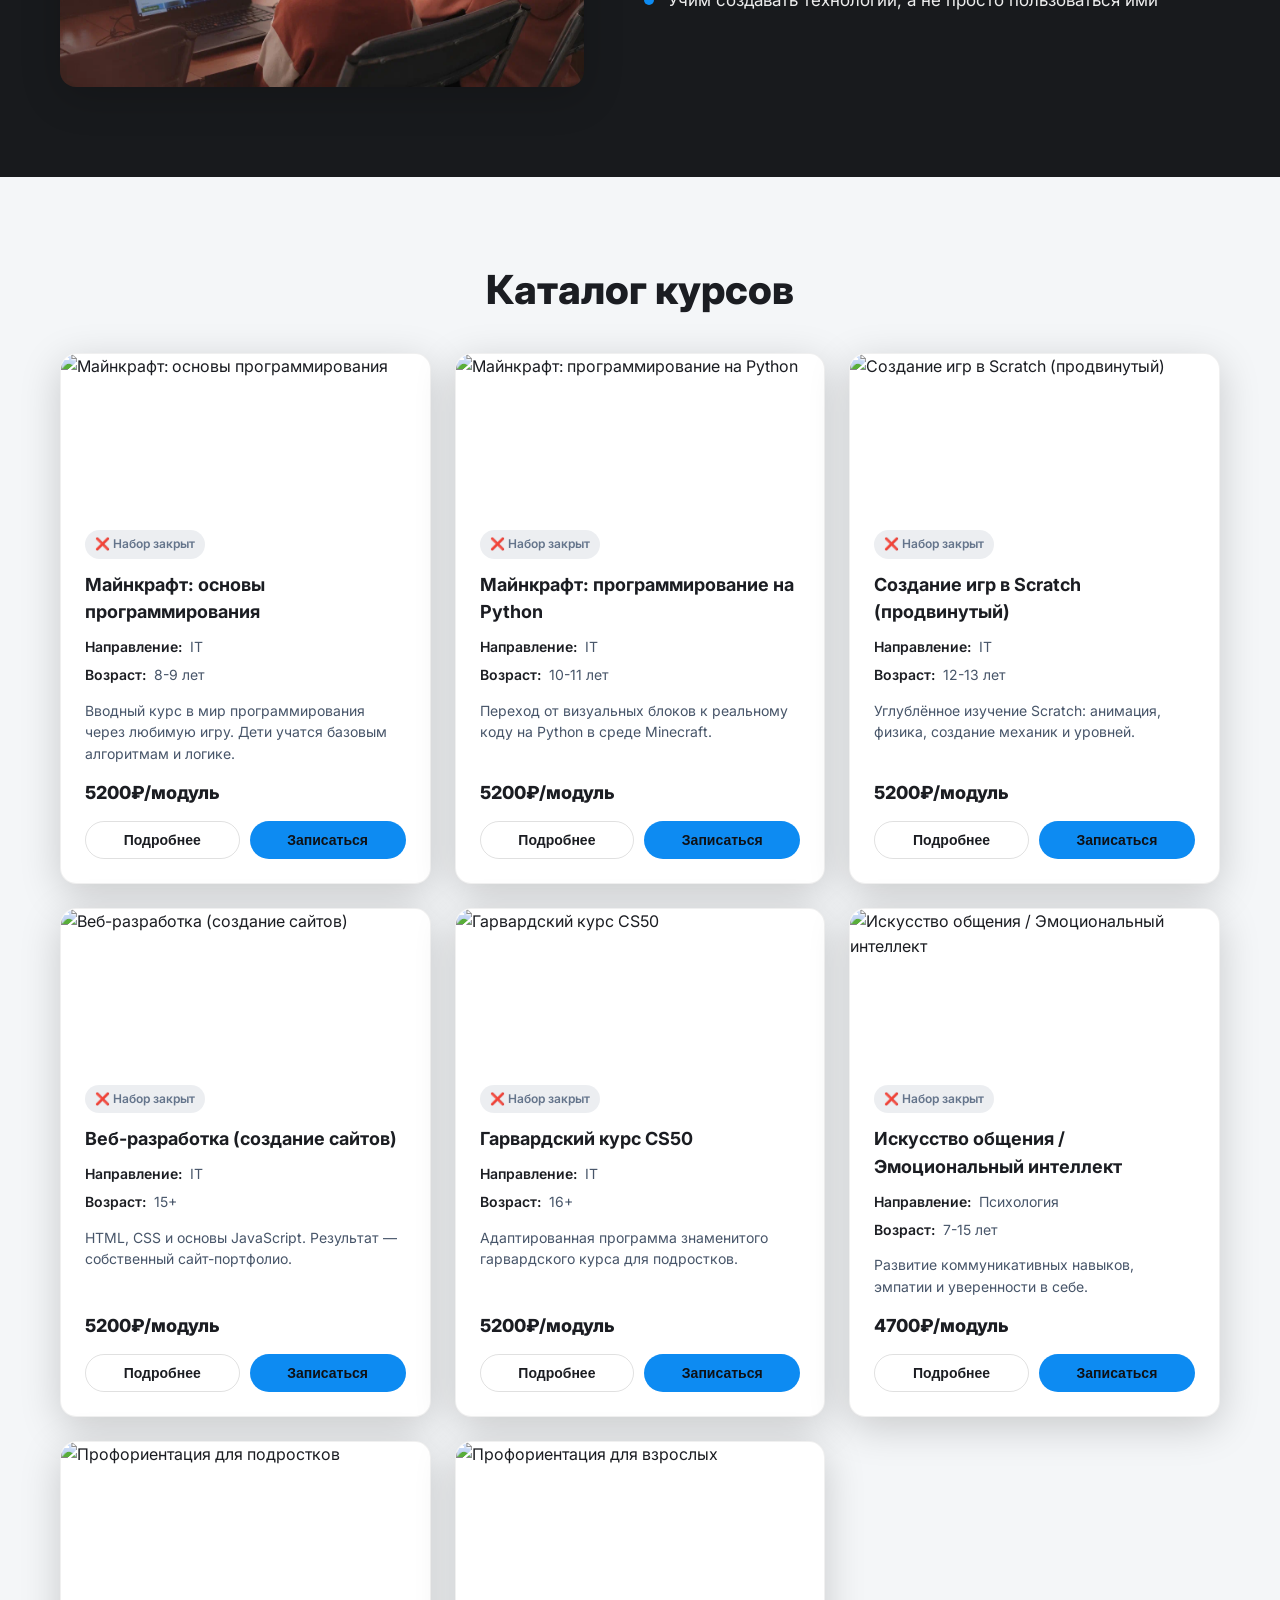
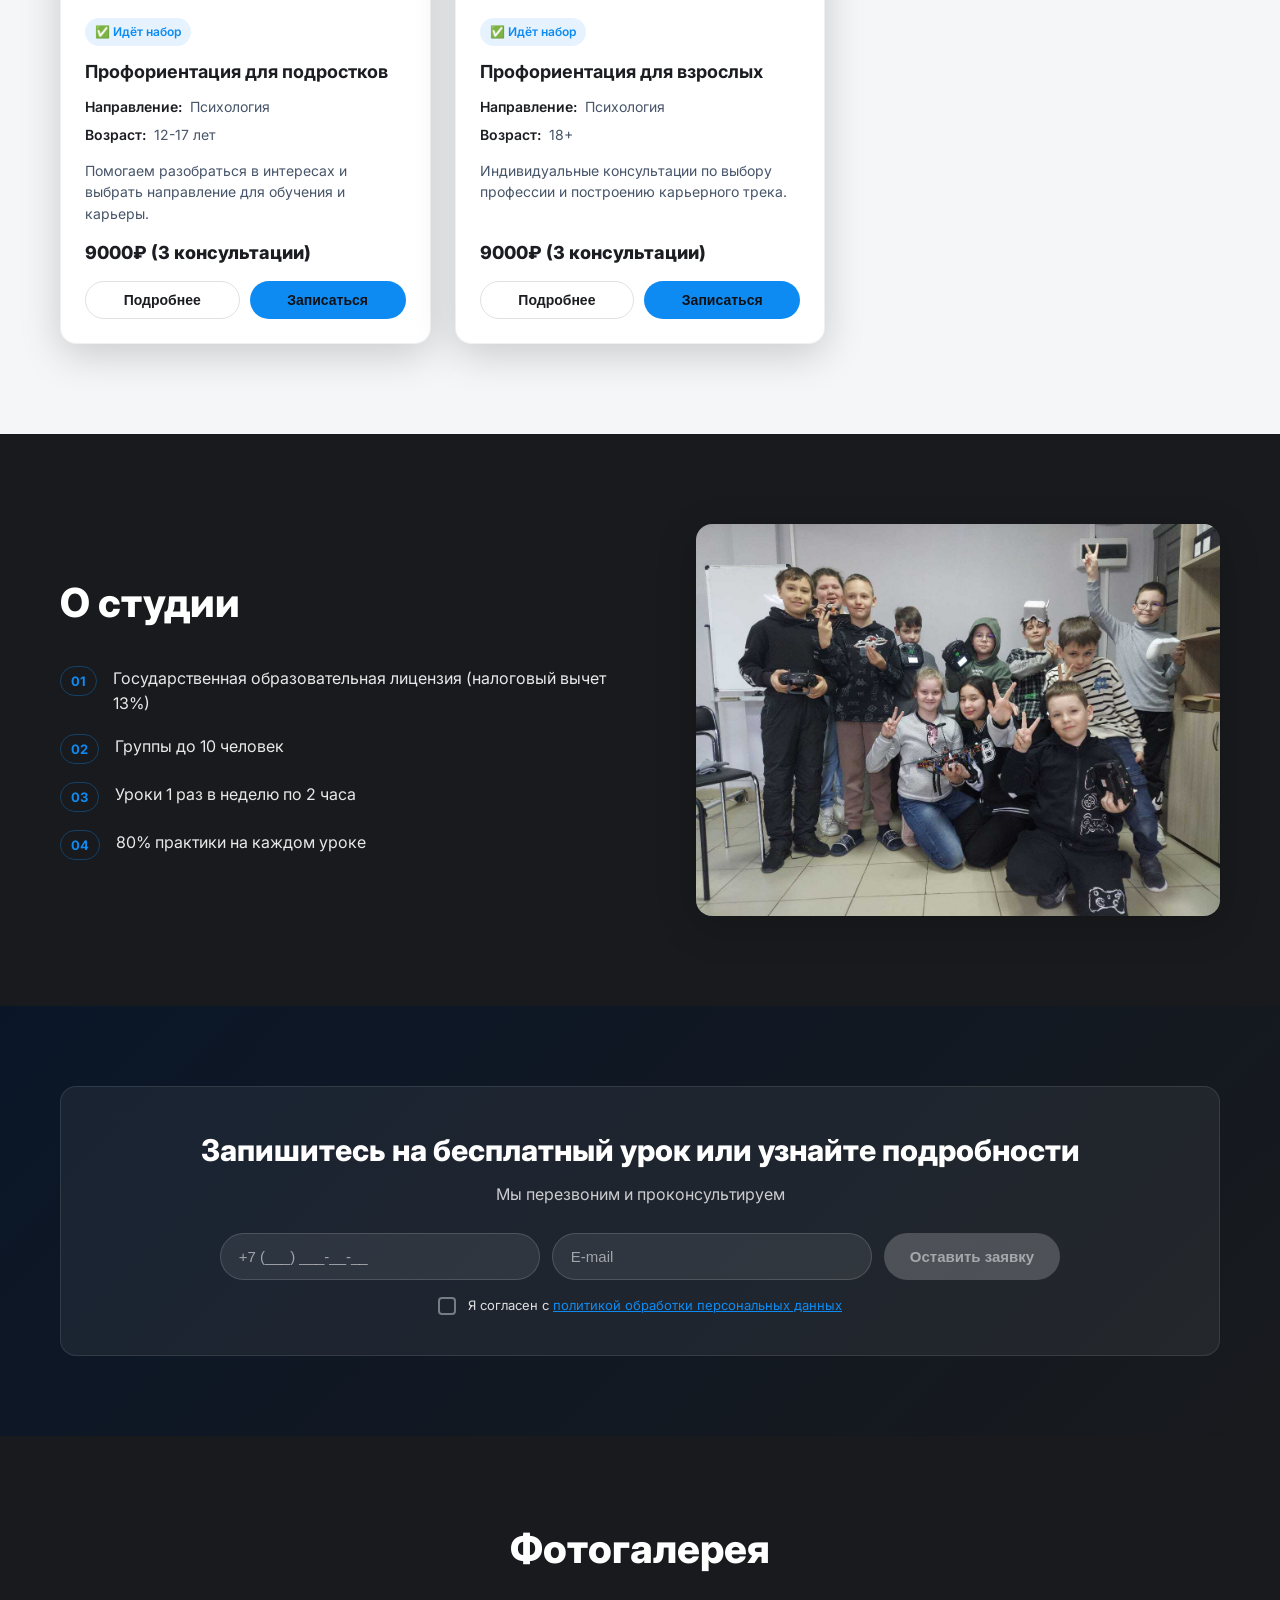
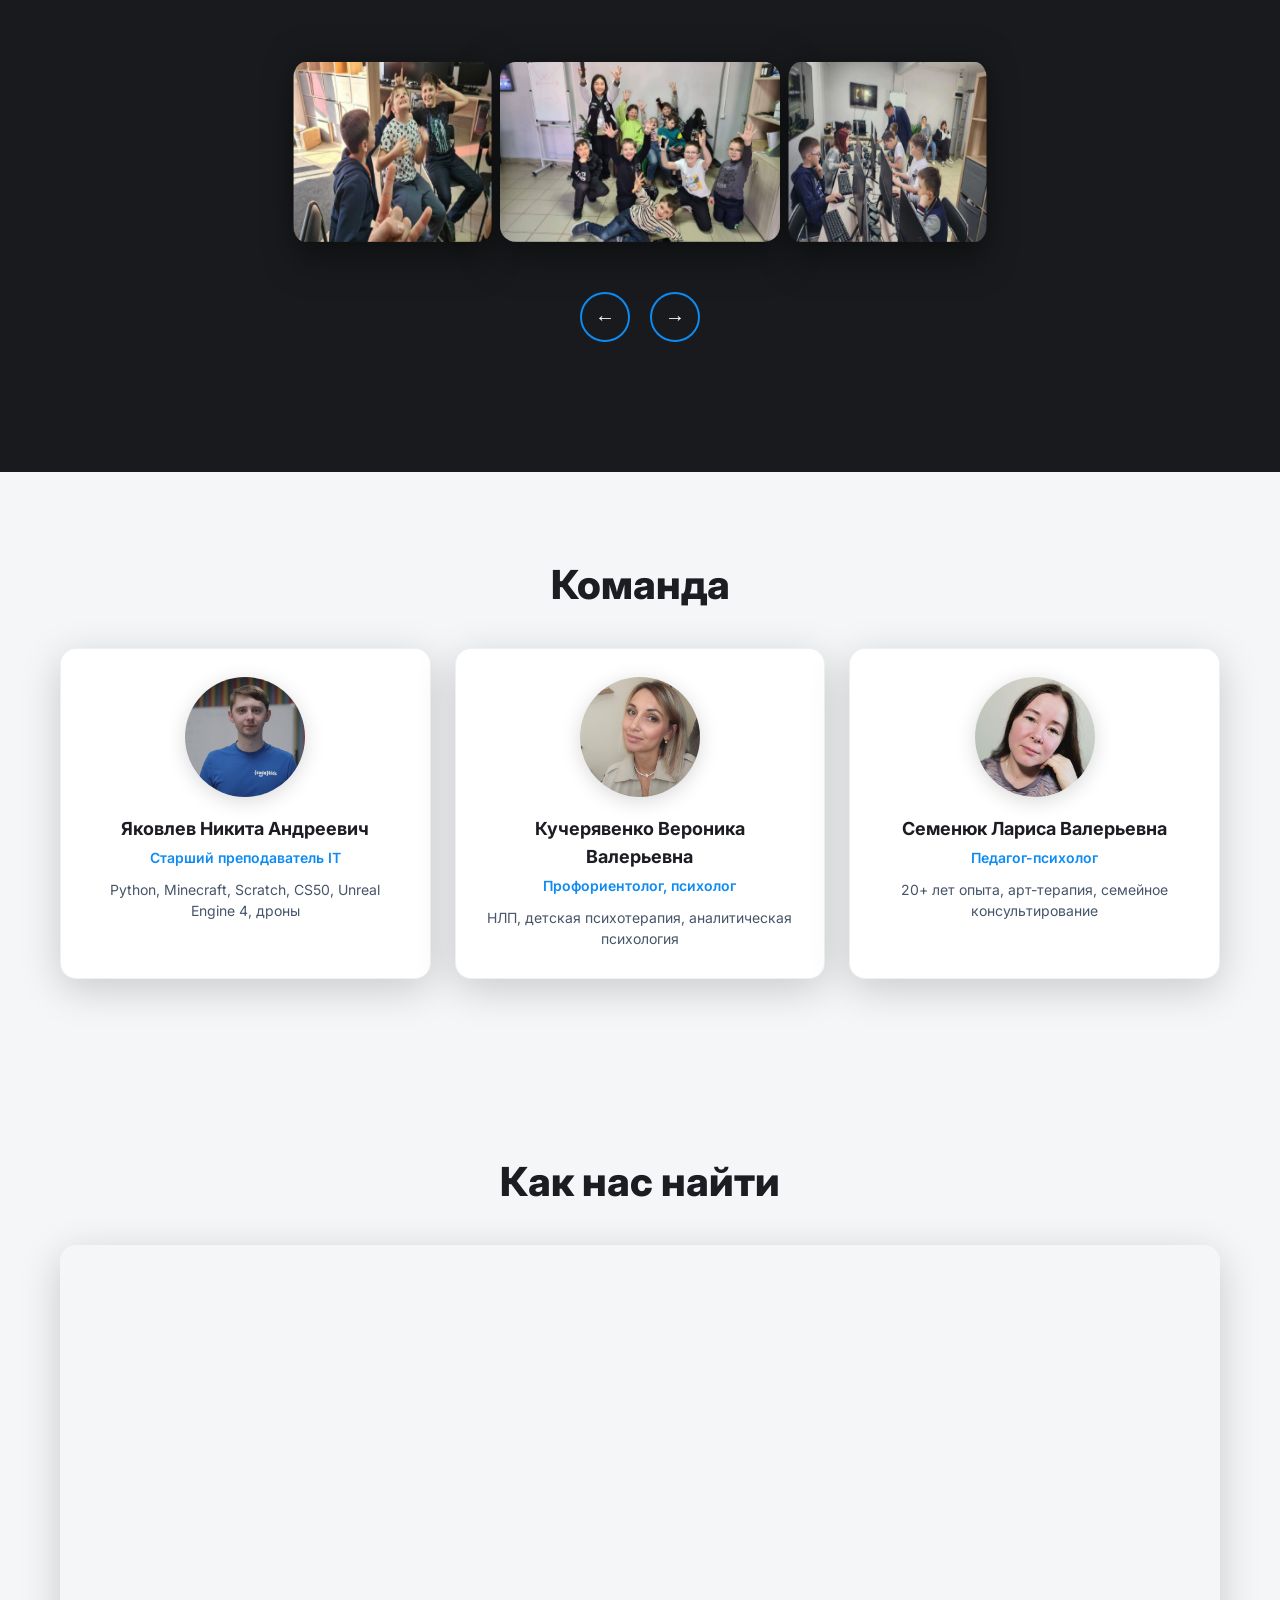
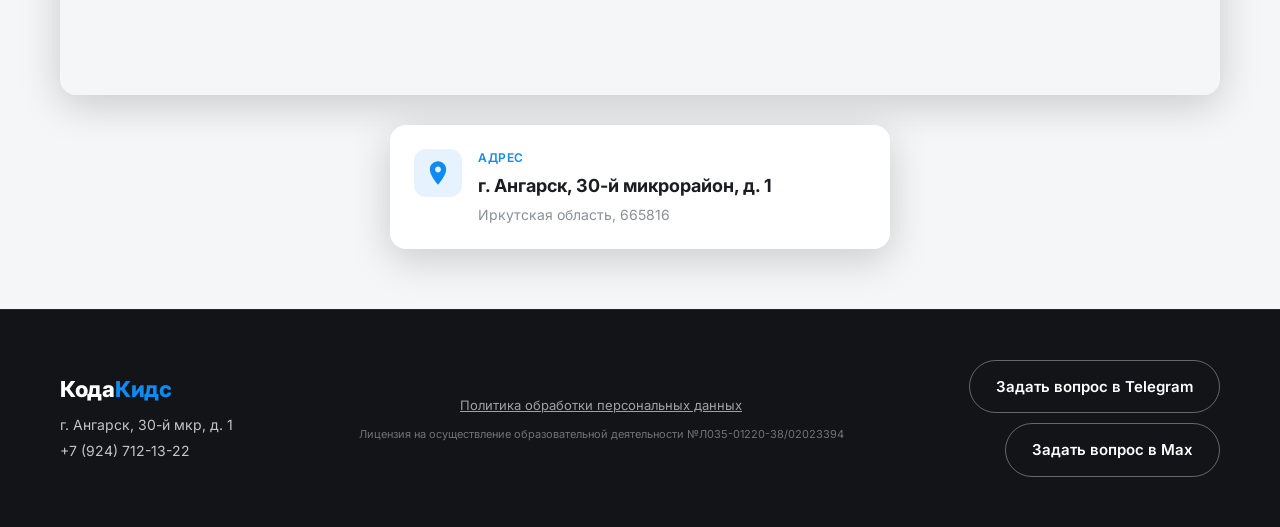
==== commit 16d5c8fa: "Заменена карта 2GIS на Яндекс.Карты (исправлена загрузка)" ====
--- a/index.html
+++ b/index.html
@@ -232,7 +232,7 @@
       <h2 class="section-title center">Как нас найти</h2>
       <div class="map-wrapper">
         <iframe 
-          src="https://widgets.2gis.com/widget?type=firmsonmap&amp;options=%7B%22pos%22%3A%7B%22lat%22%3A52.536733%2C%22lon%22%3A103.888255%2C%22zoom%22%3A16%7D%2C%22opt%22%3A%7B%22city%22%3A%22angarsk%22%7D%2C%22org%22%3A%2270000001022891545%22%7D"
+          src="https://yandex.ru/map-widget/v1/?ll=103.888255%2C52.536733&z=16&l=map&pt=103.888255%2C52.536733%2Ccomma"
           width="100%" 
           height="100%" 
           style="border:0; border-radius: 16px;" 
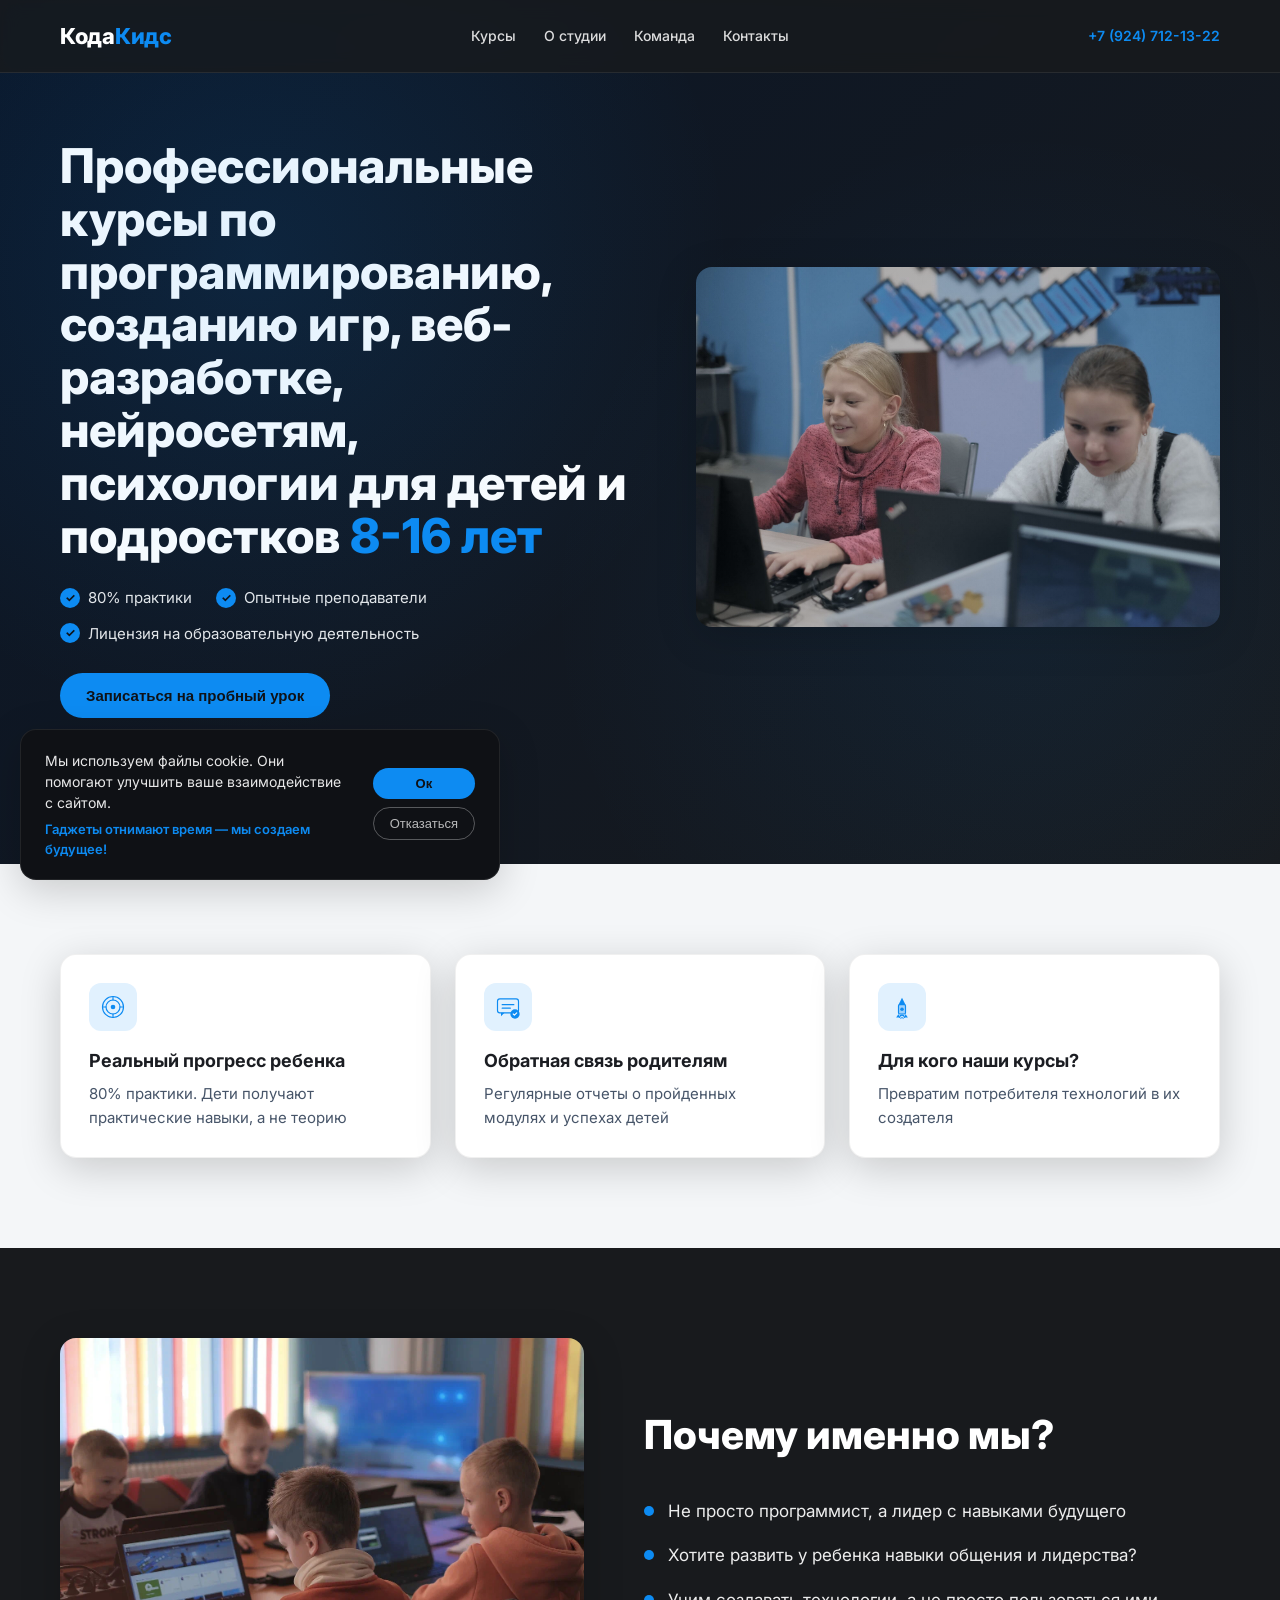
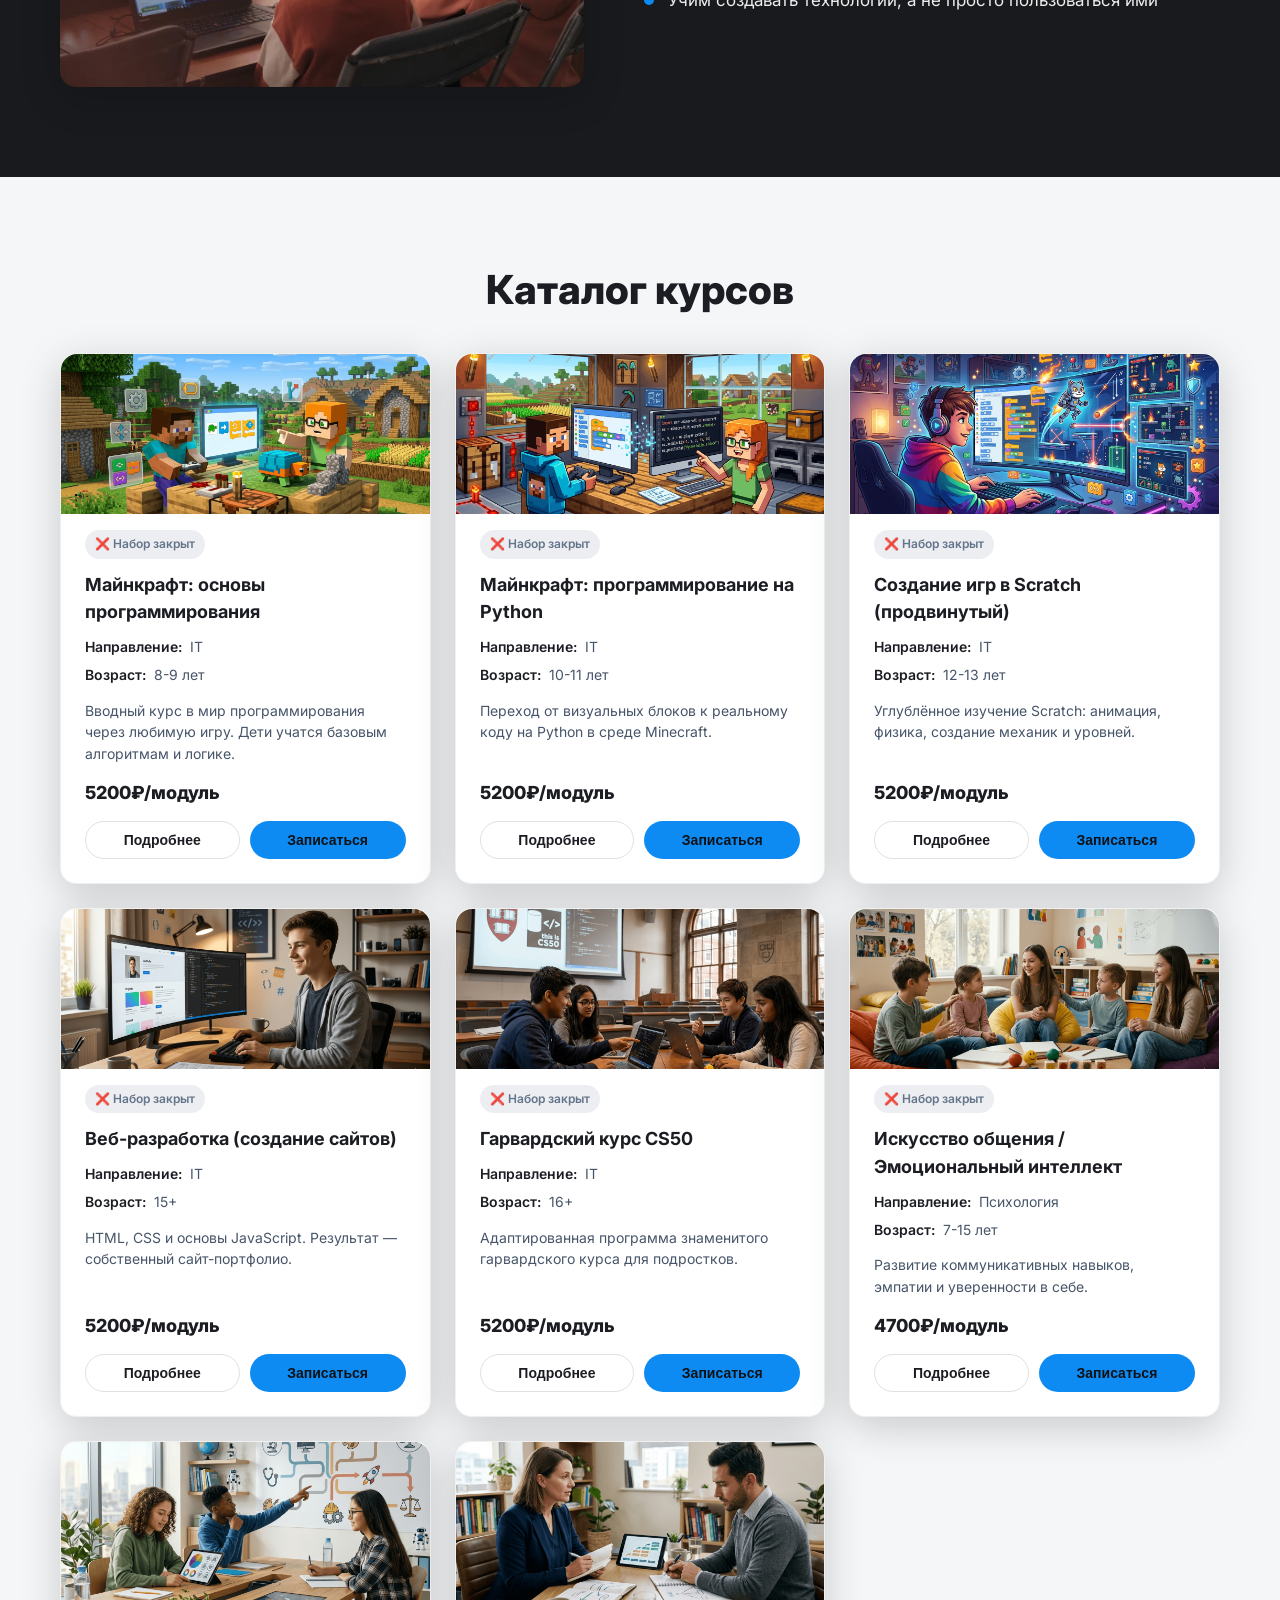
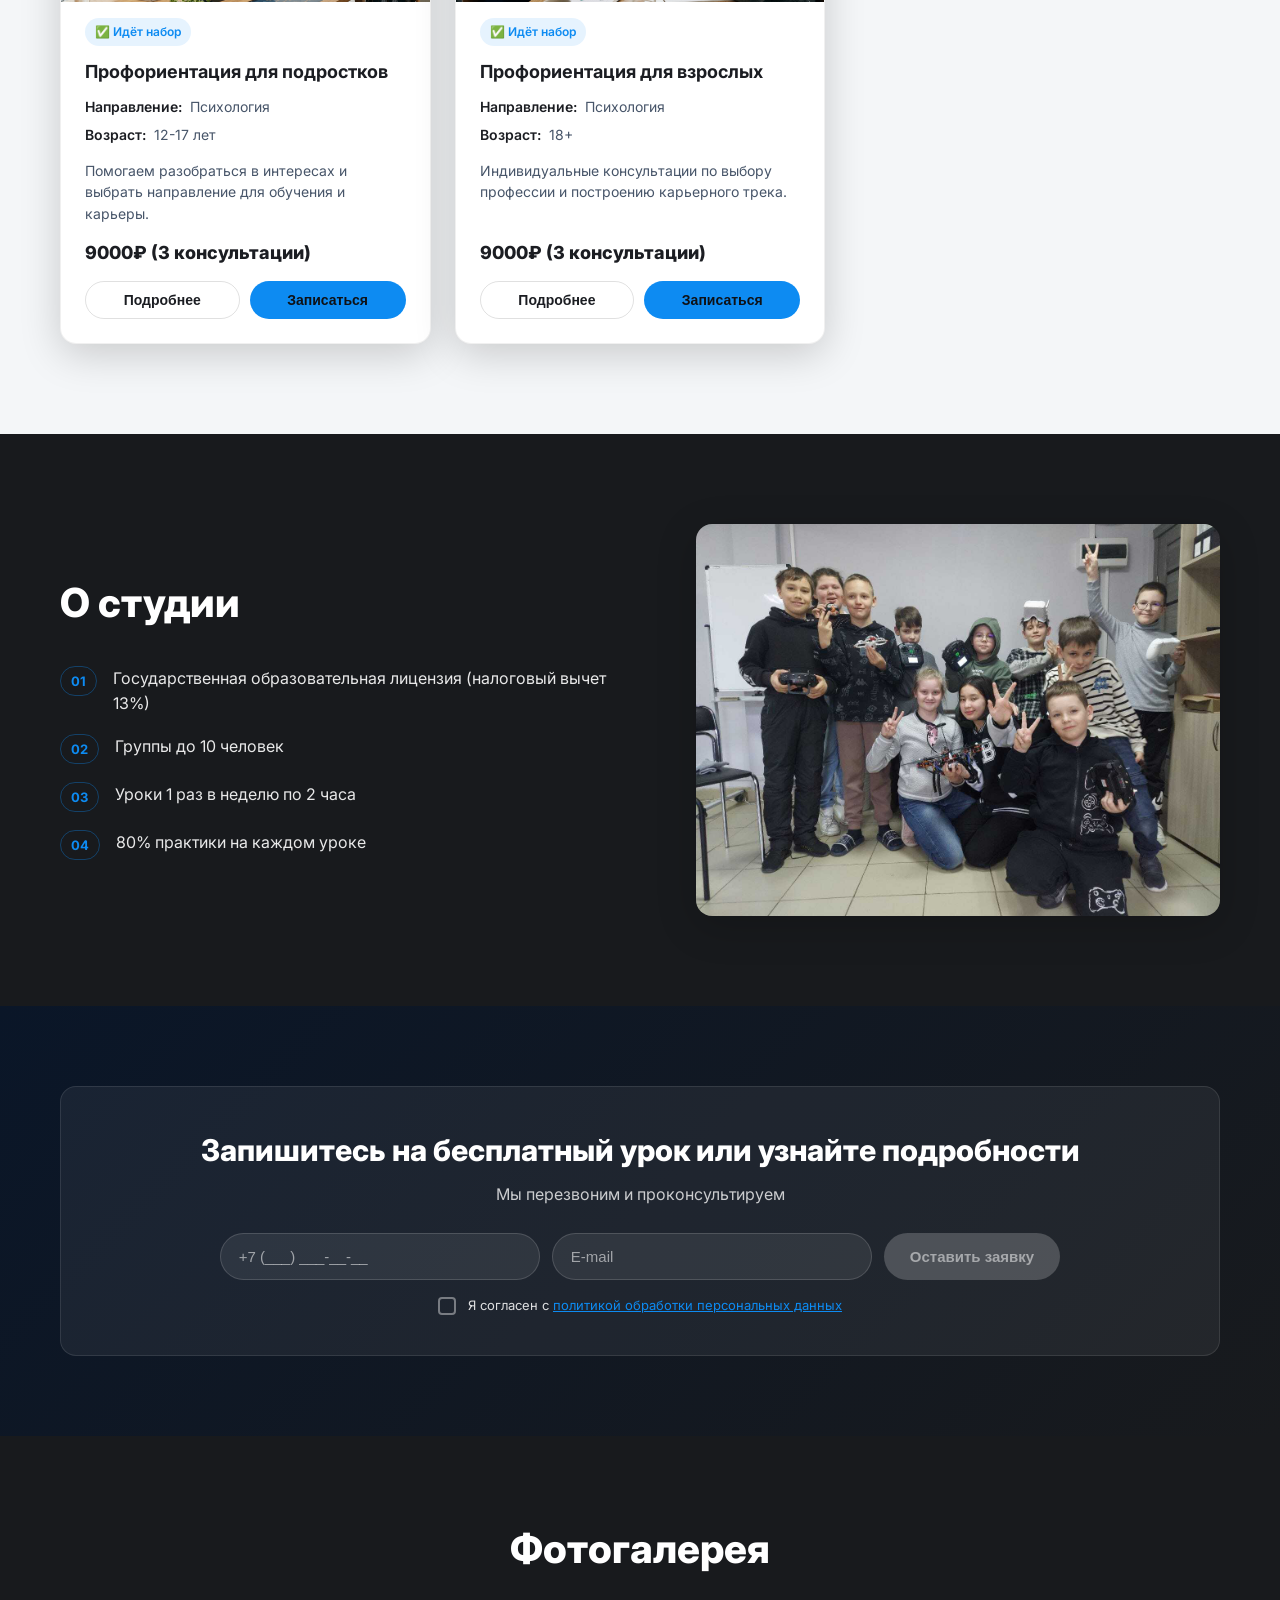
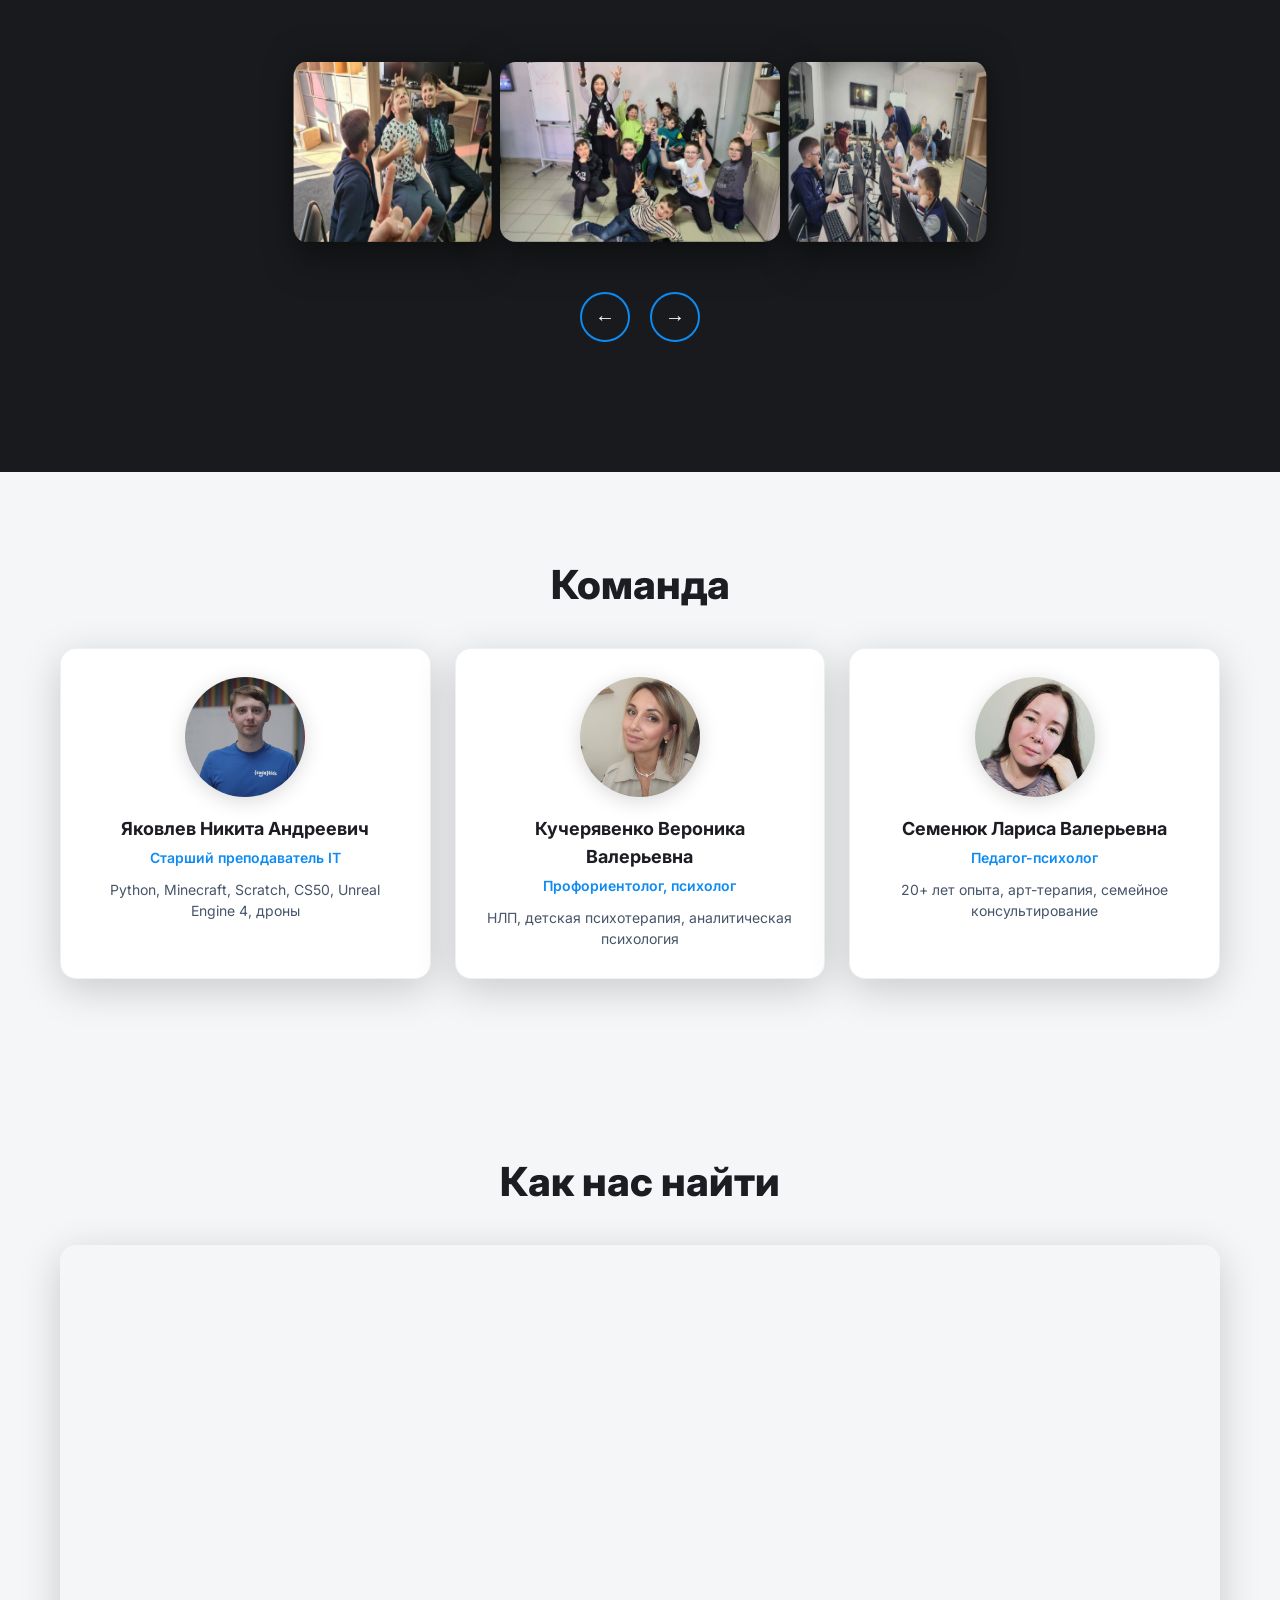
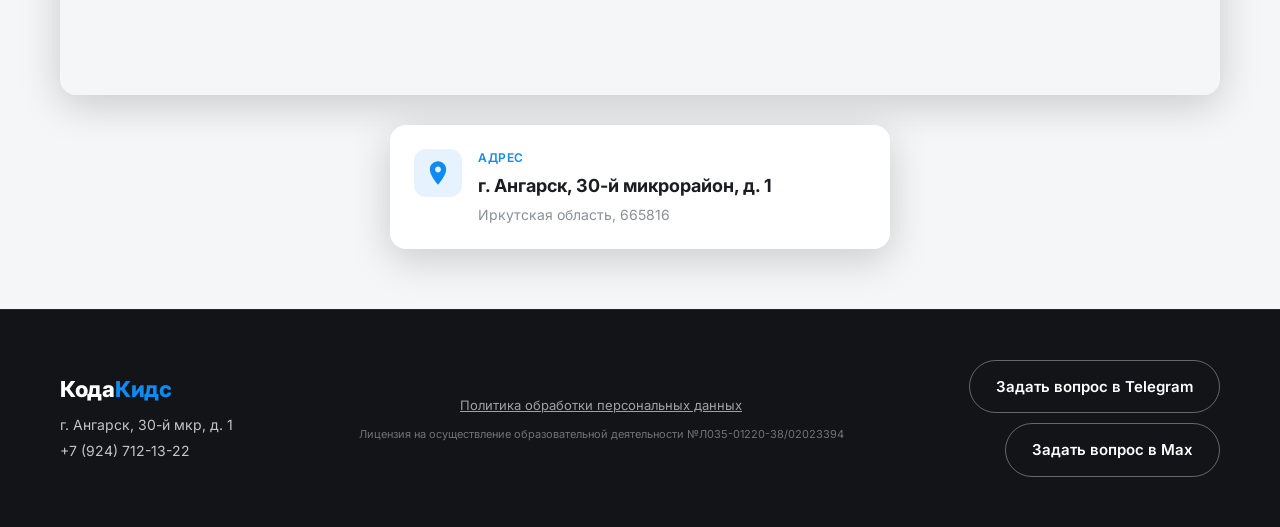
==== commit b4e8c962: "Исправлена карта Яндекс - добавлено название организации КодаКидс в поиск" ====
--- a/index.html
+++ b/index.html
@@ -232,7 +232,7 @@
       <h2 class="section-title center">Как нас найти</h2>
       <div class="map-wrapper">
         <iframe 
-          src="https://yandex.ru/map-widget/v1/?ll=103.888255%2C52.536733&z=16&l=map&pt=103.888255%2C52.536733%2Ccomma"
+          src="https://yandex.ru/map-widget/v1/?text=%D0%9A%D0%BE%D0%B4%D0%B0%D0%9A%D0%B8%D0%B4%D1%81%2030%20%D0%BC%D0%BA%D1%80%201%20%D0%90%D0%BD%D0%B3%D0%B0%D1%80%D1%81%D0%BA&z=16"
           width="100%" 
           height="100%" 
           style="border:0; border-radius: 16px;" 
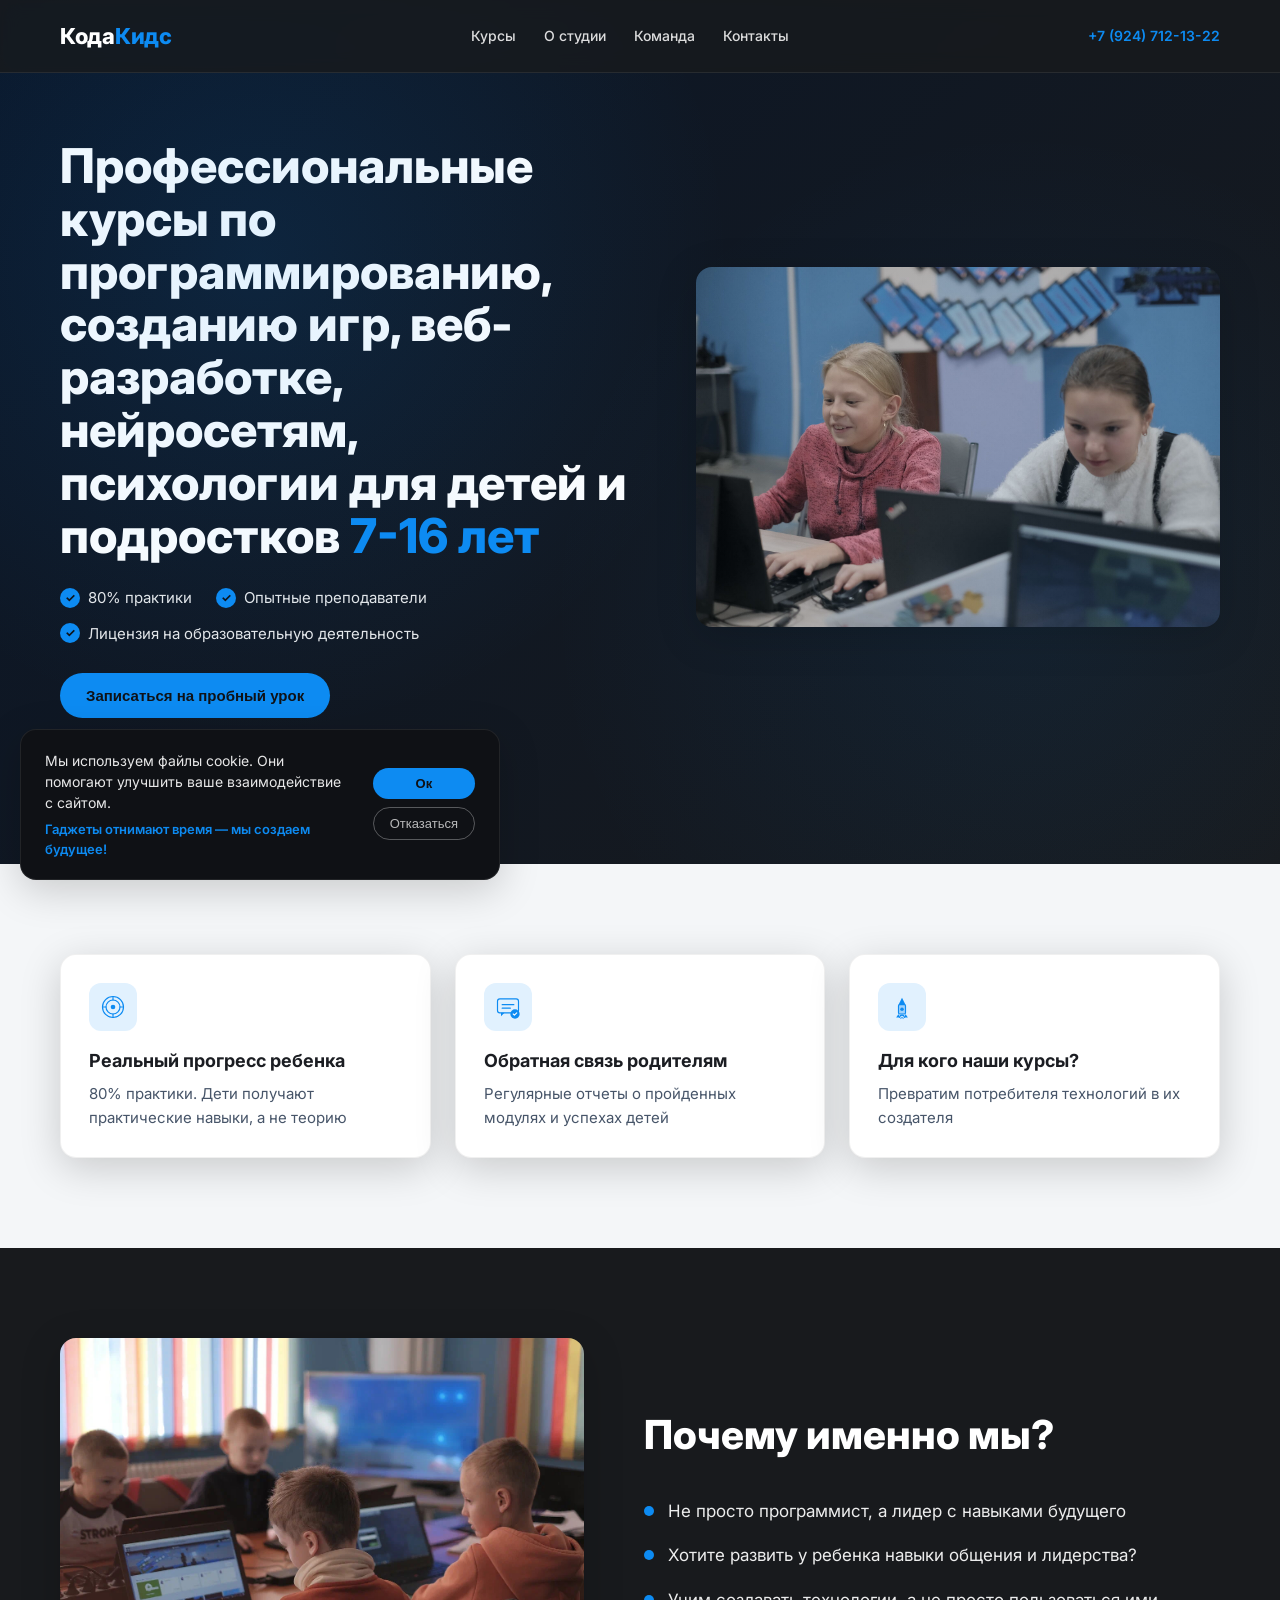
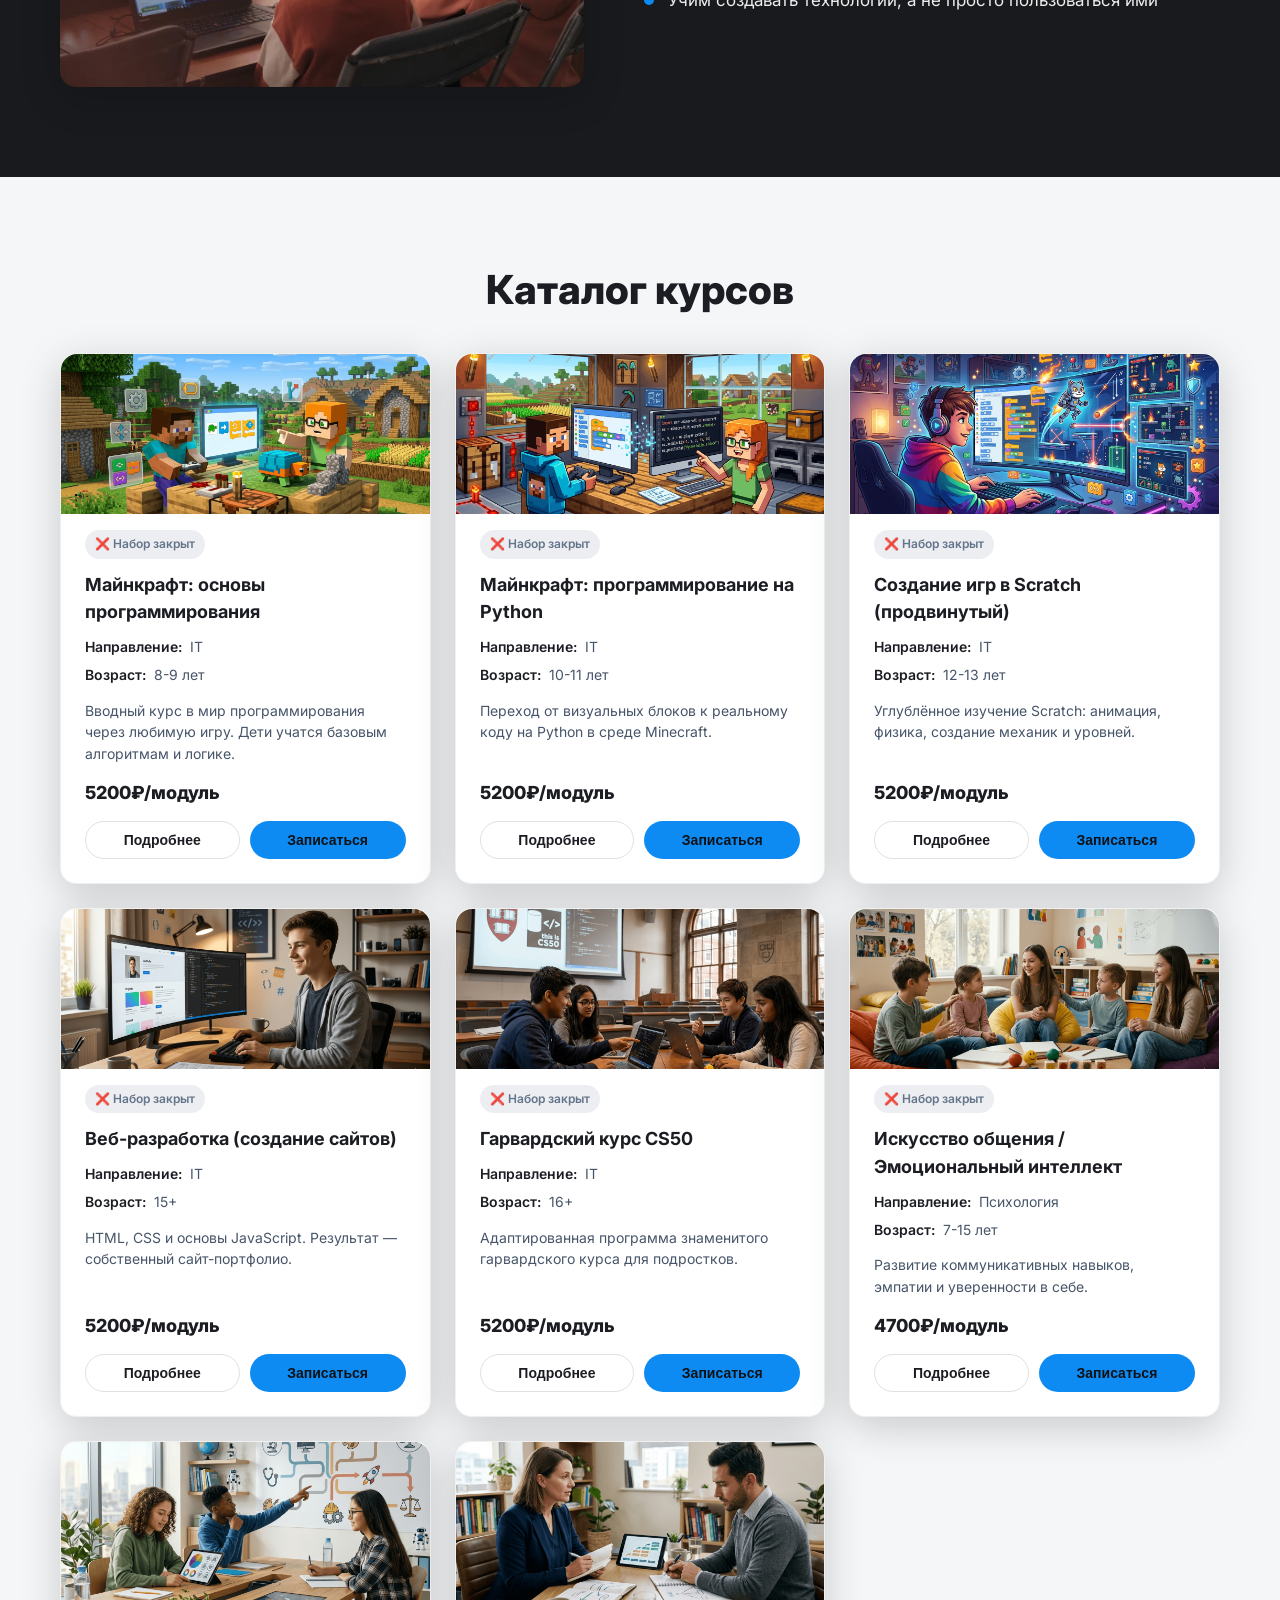
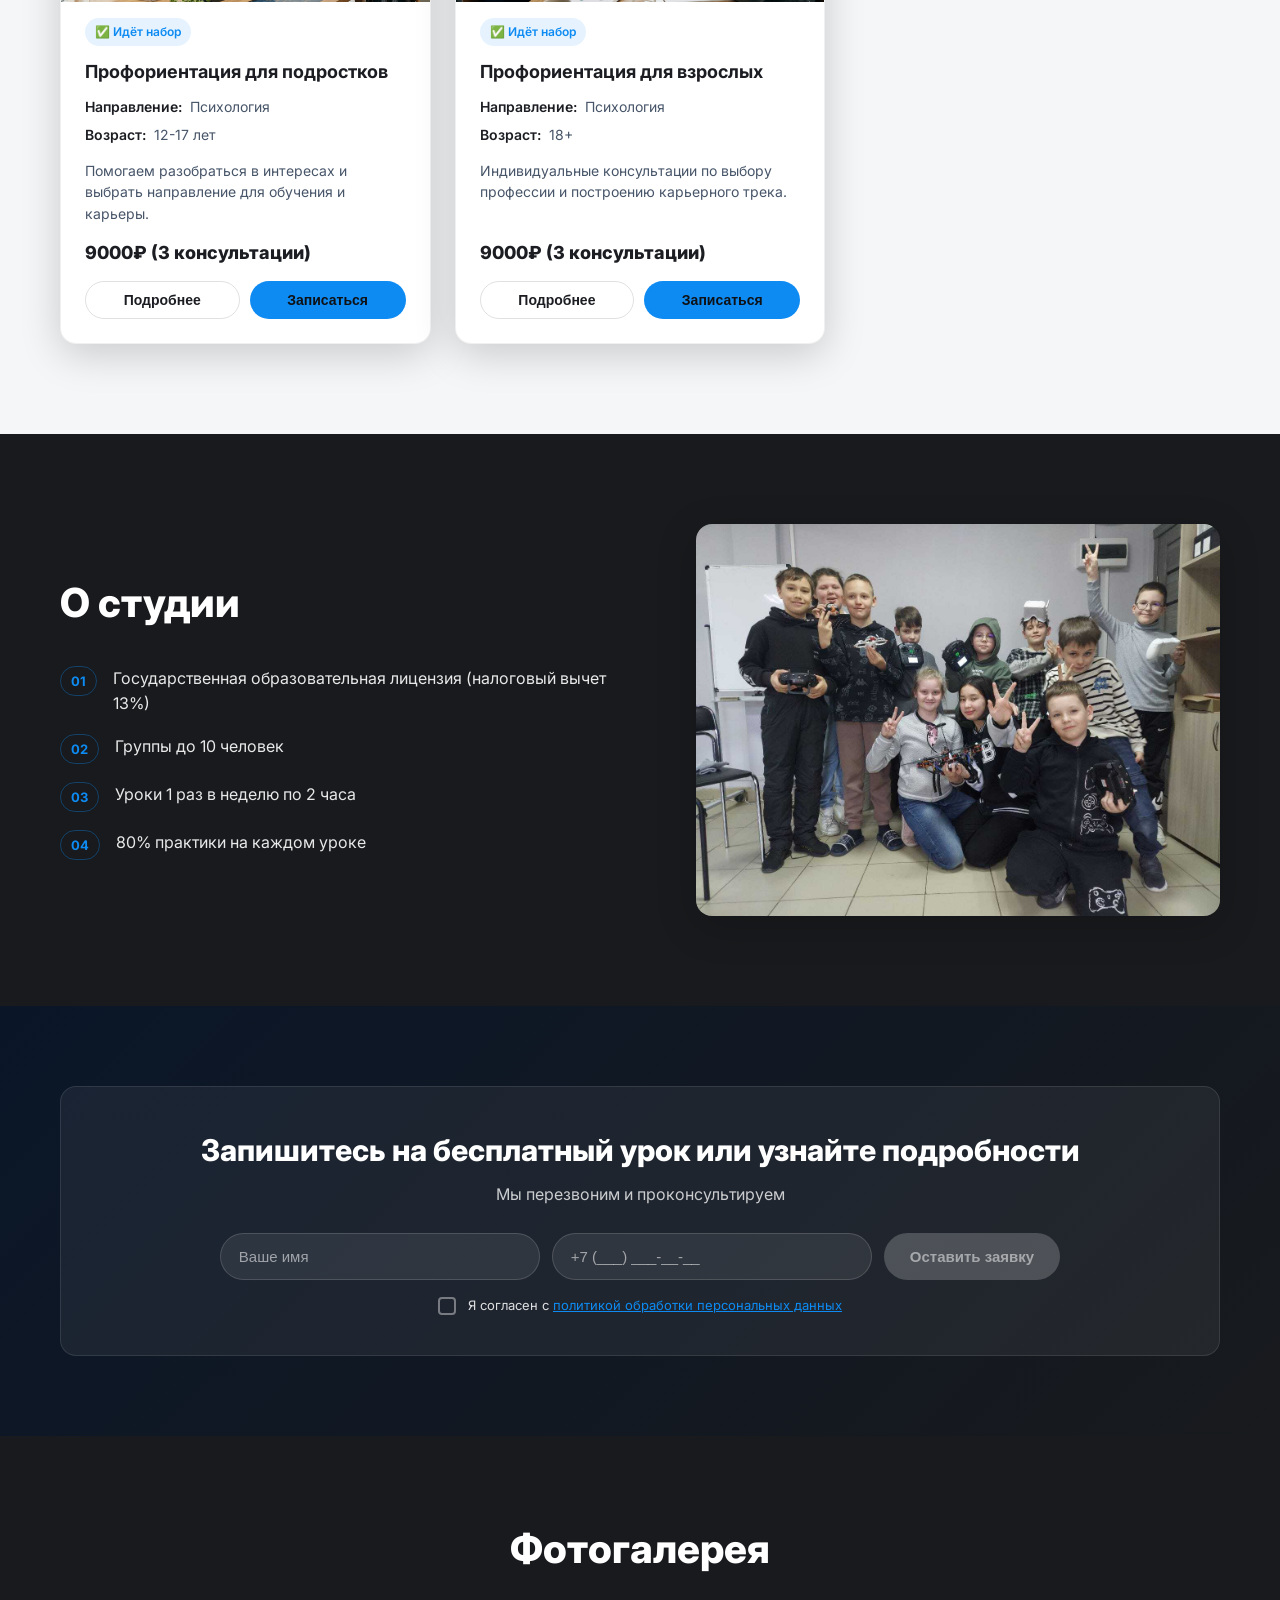
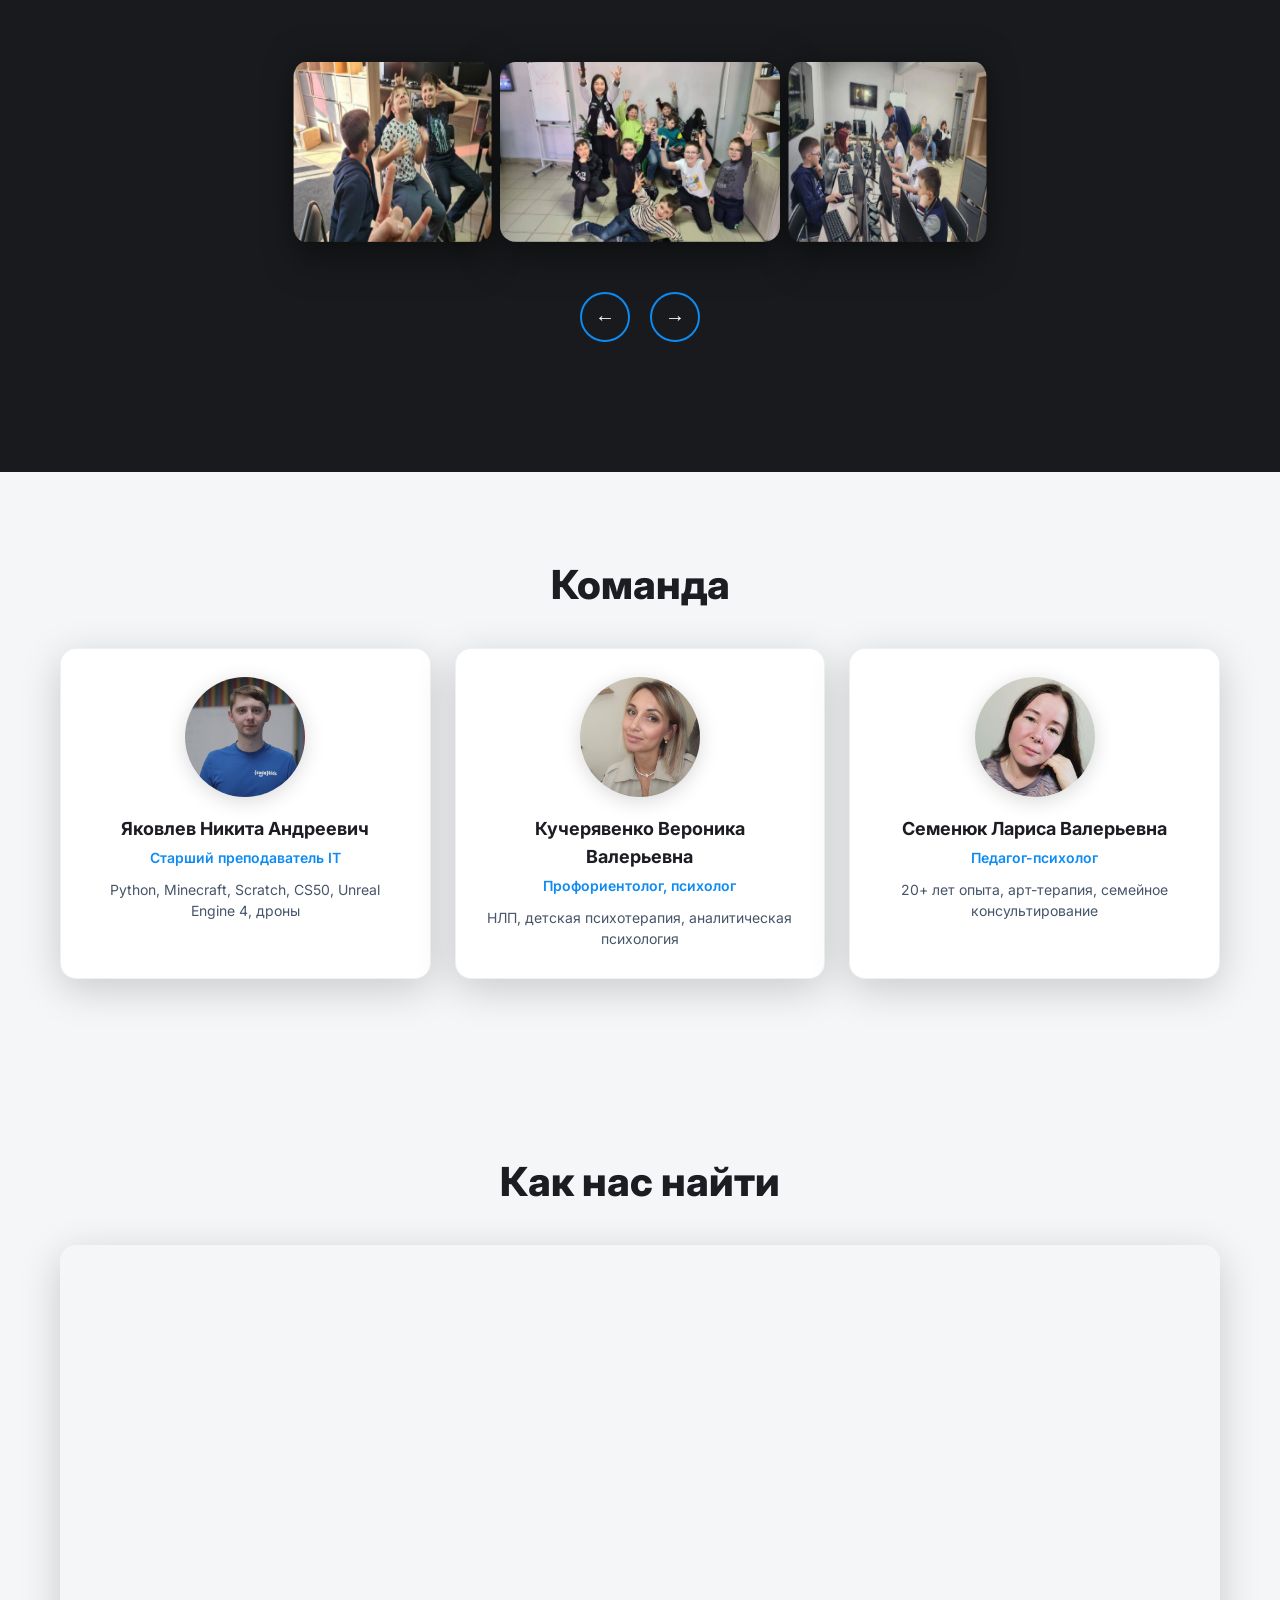
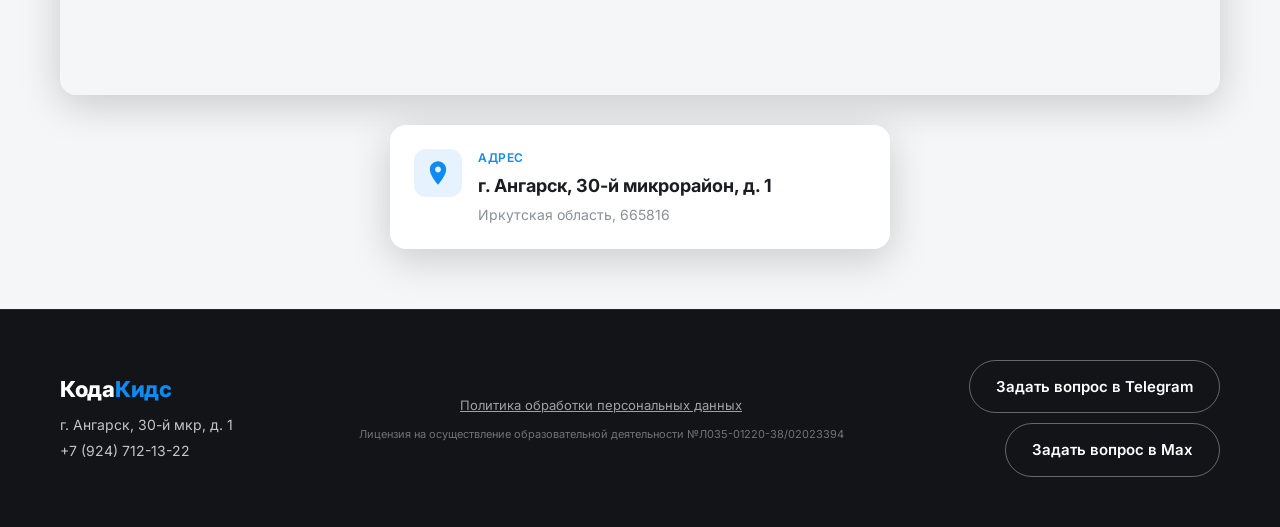
==== commit a52faeda: "Обновлена форма обратной связи (имя + телефон), исправлены ссылки Telegram и Max" ====
--- a/index.html
+++ b/index.html
@@ -31,7 +31,7 @@
   <section class="hero" id="hero">
     <div class="container hero-inner">
       <div class="hero-content">
-        <h1>Профессиональные курсы по программированию, созданию игр, веб-разработке, нейросетям, психологии для детей и подростков <span class="accent">8-16 лет</span></h1>
+        <h1>Профессиональные курсы по программированию, созданию игр, веб-разработке, нейросетям, психологии для детей и подростков <span class="accent">7-16 лет</span></h1>
         <ul class="hero-features">
           <li><span class="check">✓</span> 80% практики</li>
           <li><span class="check">✓</span> Опытные преподаватели</li>
@@ -158,8 +158,8 @@
         <p class="lead-subtitle">Мы перезвоним и проконсультируем</p>
         <form class="lead-form" id="captureForm" novalidate action="send.php" method="POST">
           <div class="form-row">
+            <input type="text" name="name" id="nameInput" placeholder="Ваше имя" required>
             <input type="tel" name="phone" id="phoneInput" placeholder="+7 (___) ___-__-__" required>
-            <input type="email" name="email" placeholder="E-mail" required>
             <button type="submit" class="btn btn-primary" id="submitBtn" disabled>Оставить заявку</button>
           </div>
           <label class="form-consent">
@@ -269,8 +269,8 @@
         <p class="footer-license">Лицензия на осуществление образовательной деятельности №Л035-01220-38/02023394</p>
       </div>
       <div class="footer-actions">
-        <a class="btn btn-outline" href="https://web.telegram.org/a/#1912077593" target="_blank" rel="noopener">Задать вопрос в Telegram</a>
-        <a class="btn btn-outline" href="https://web.max.ru/123780151" target="_blank" rel="noopener">Задать вопрос в Max</a>
+        <a class="btn btn-outline" href="https://t.me/CodaKids" target="_blank" rel="noopener">Задать вопрос в Telegram</a>
+        <a class="btn btn-outline" href="https://max.ru/u/f9LHodD0cOKDgrTgs9Ici7VTinqrIVFMRrLqcLv72vU27hmYhxOliOtbjas" target="_blank" rel="noopener">Задать вопрос в Max</a>
       </div>
     </div>
   </footer>
